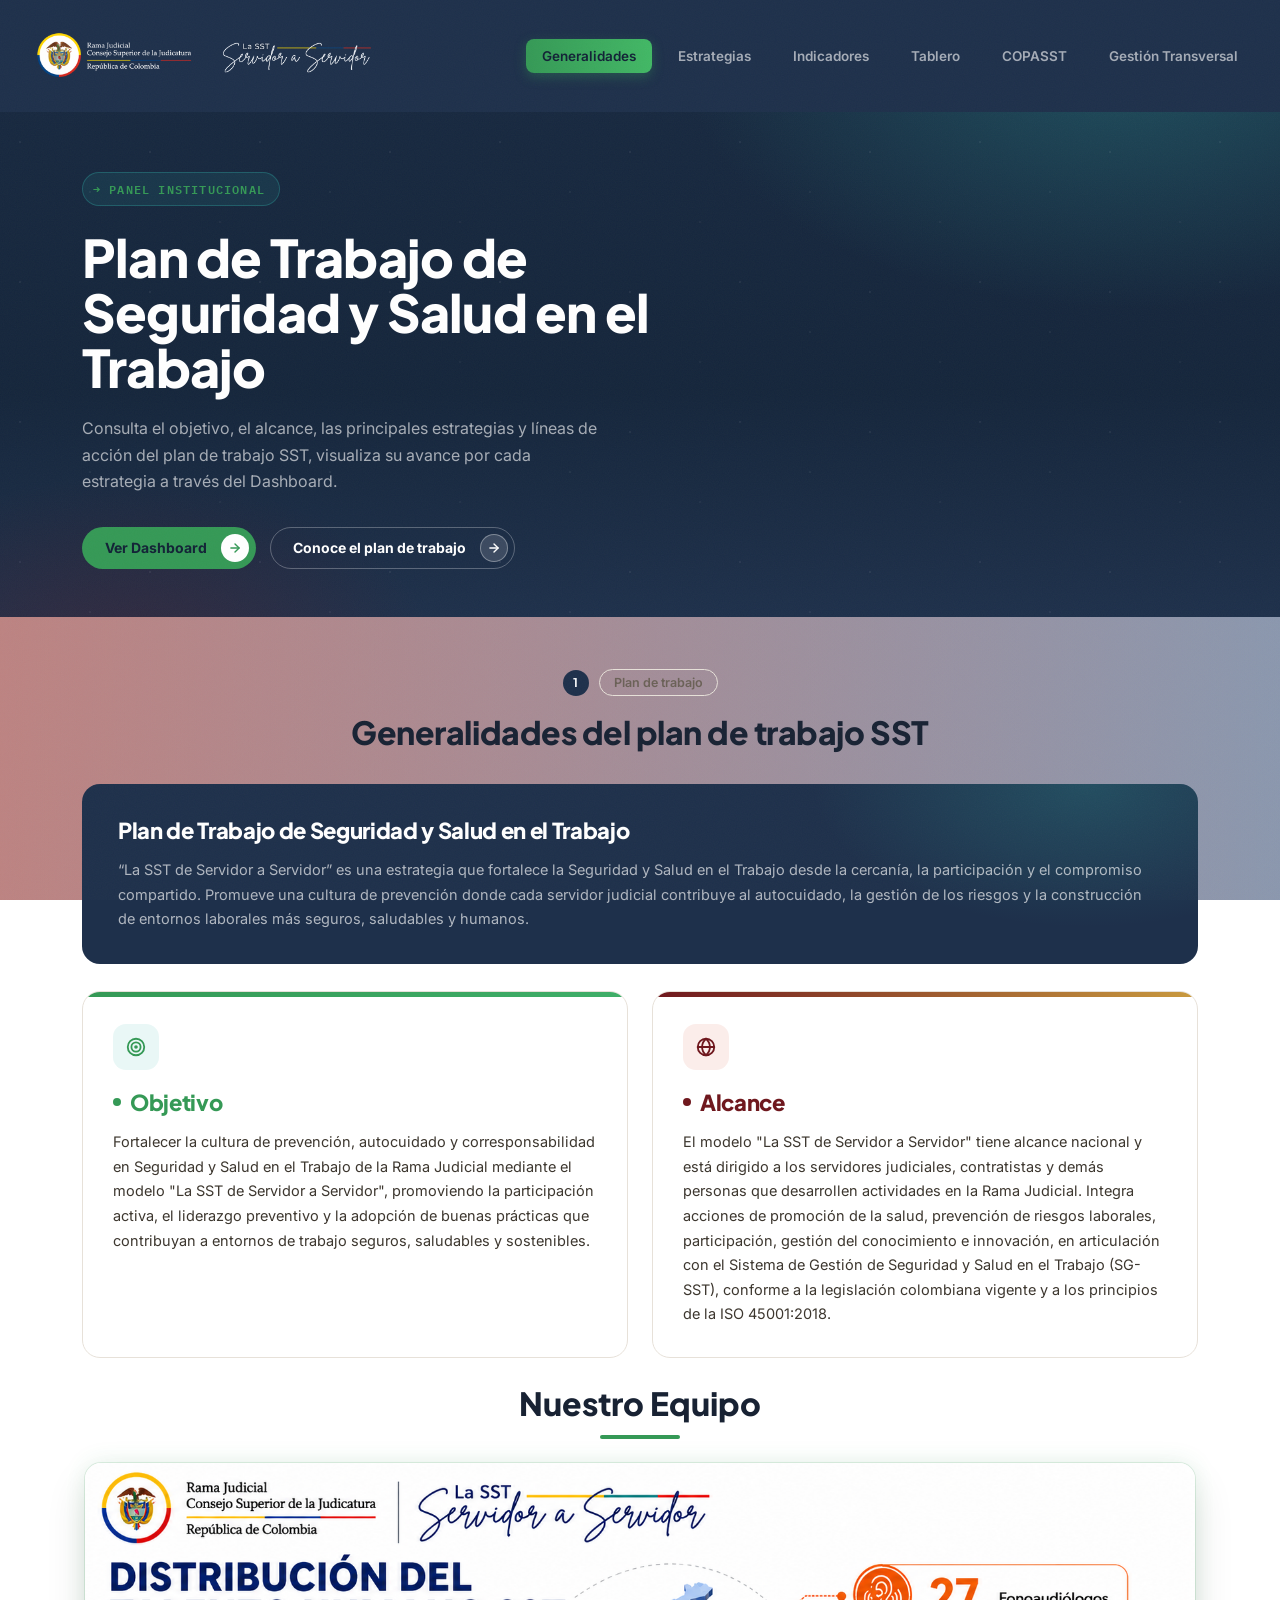
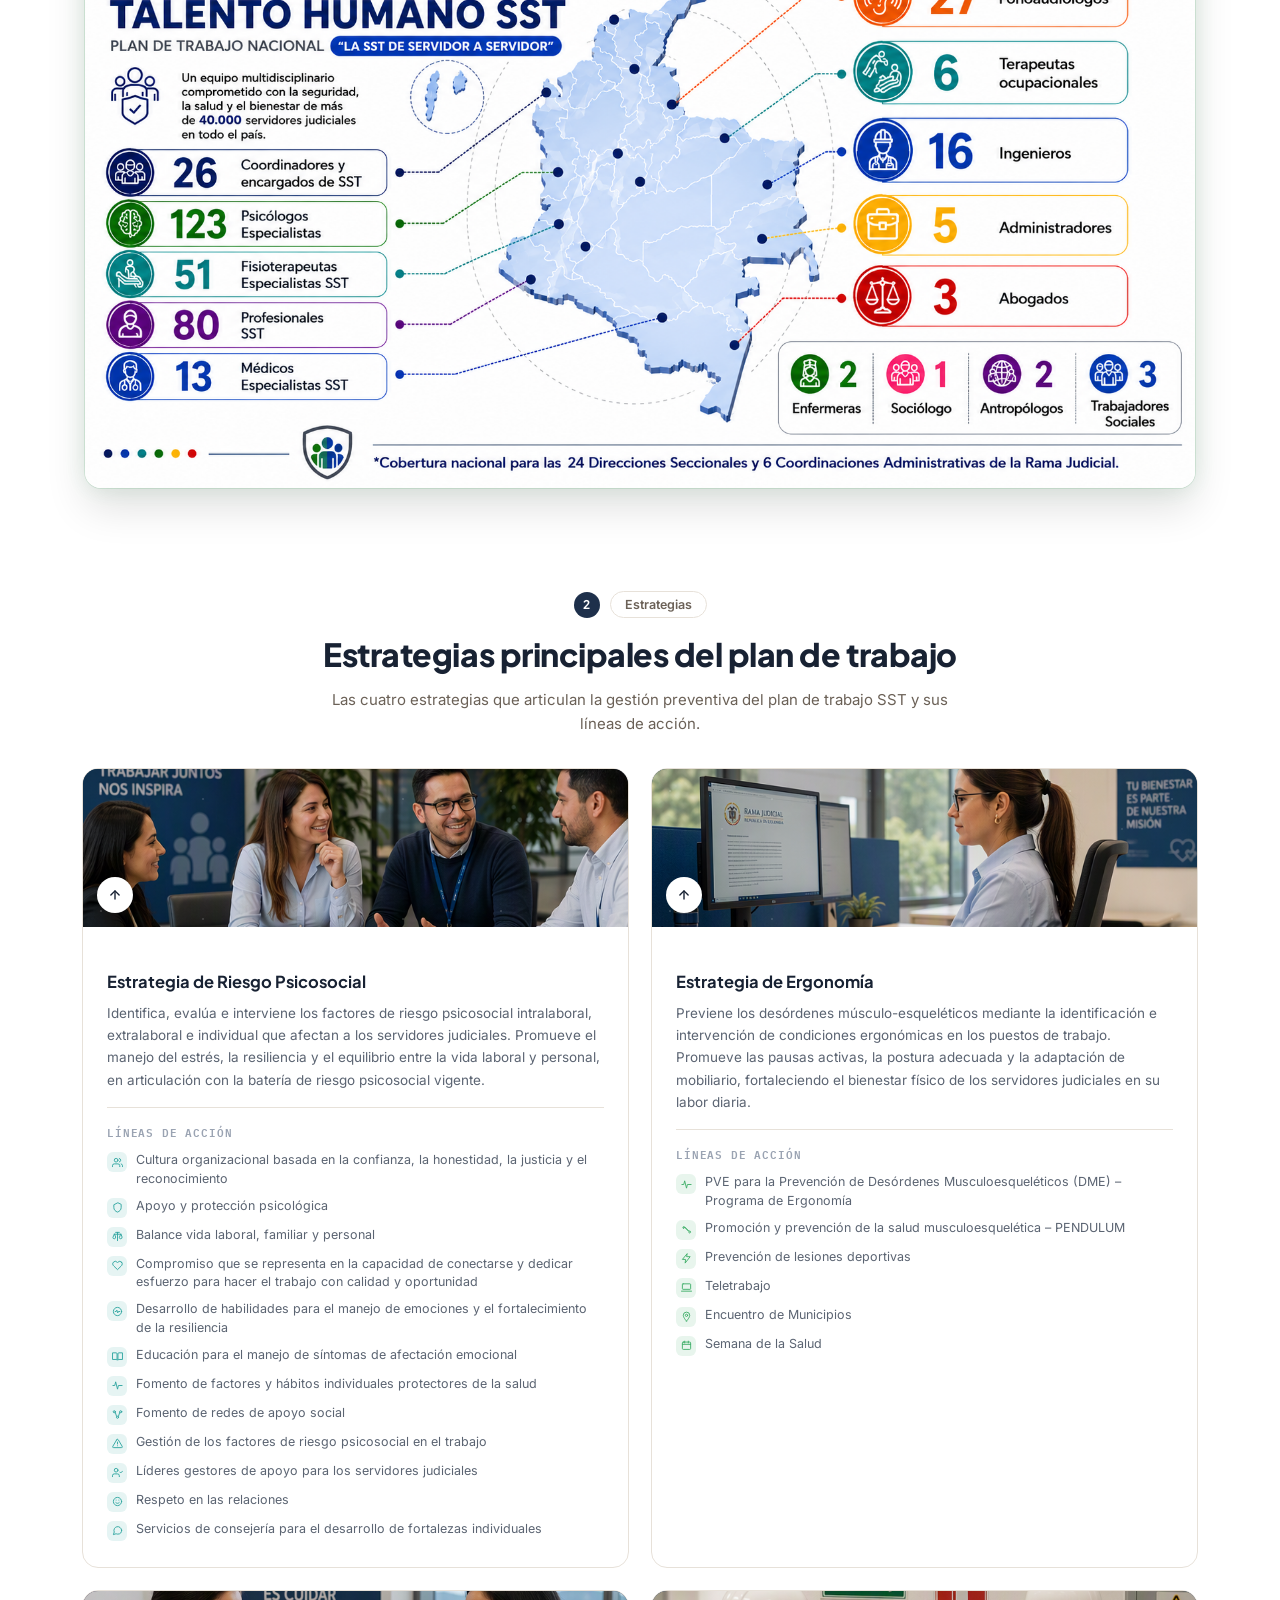
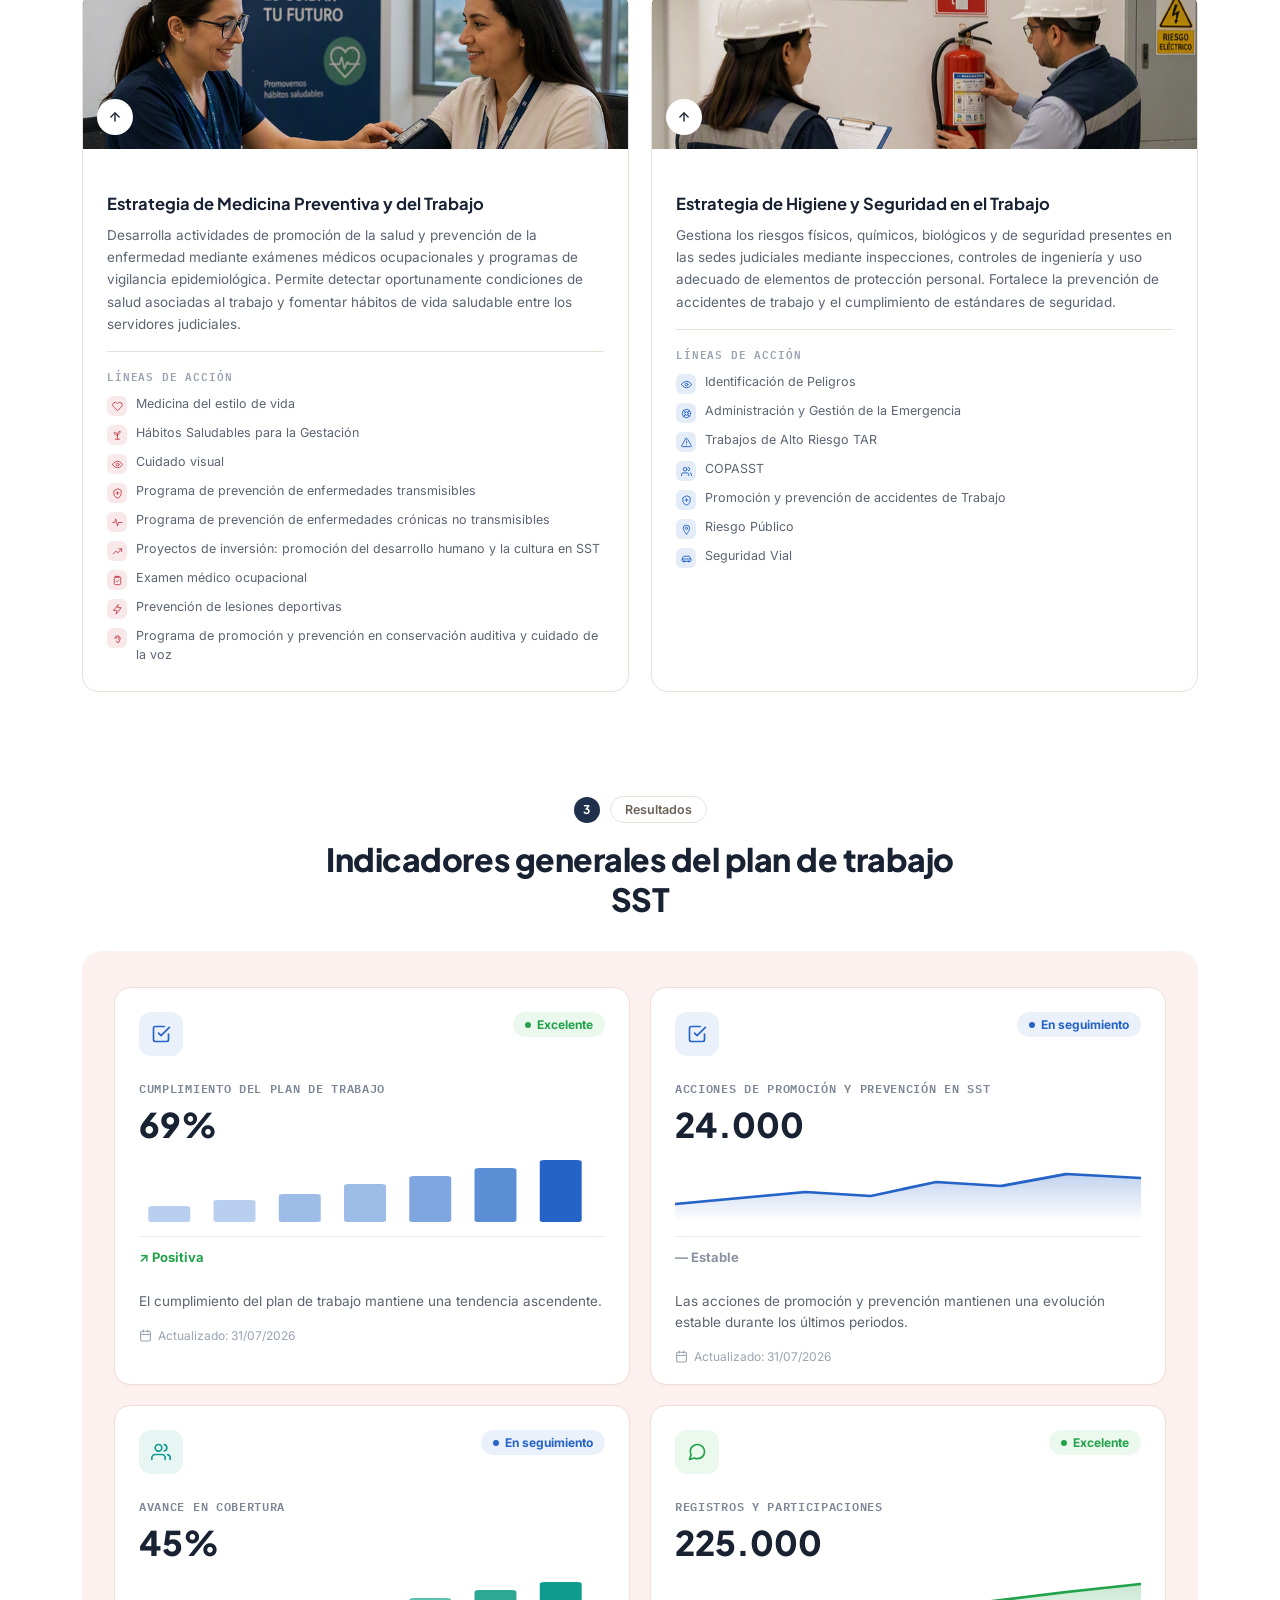
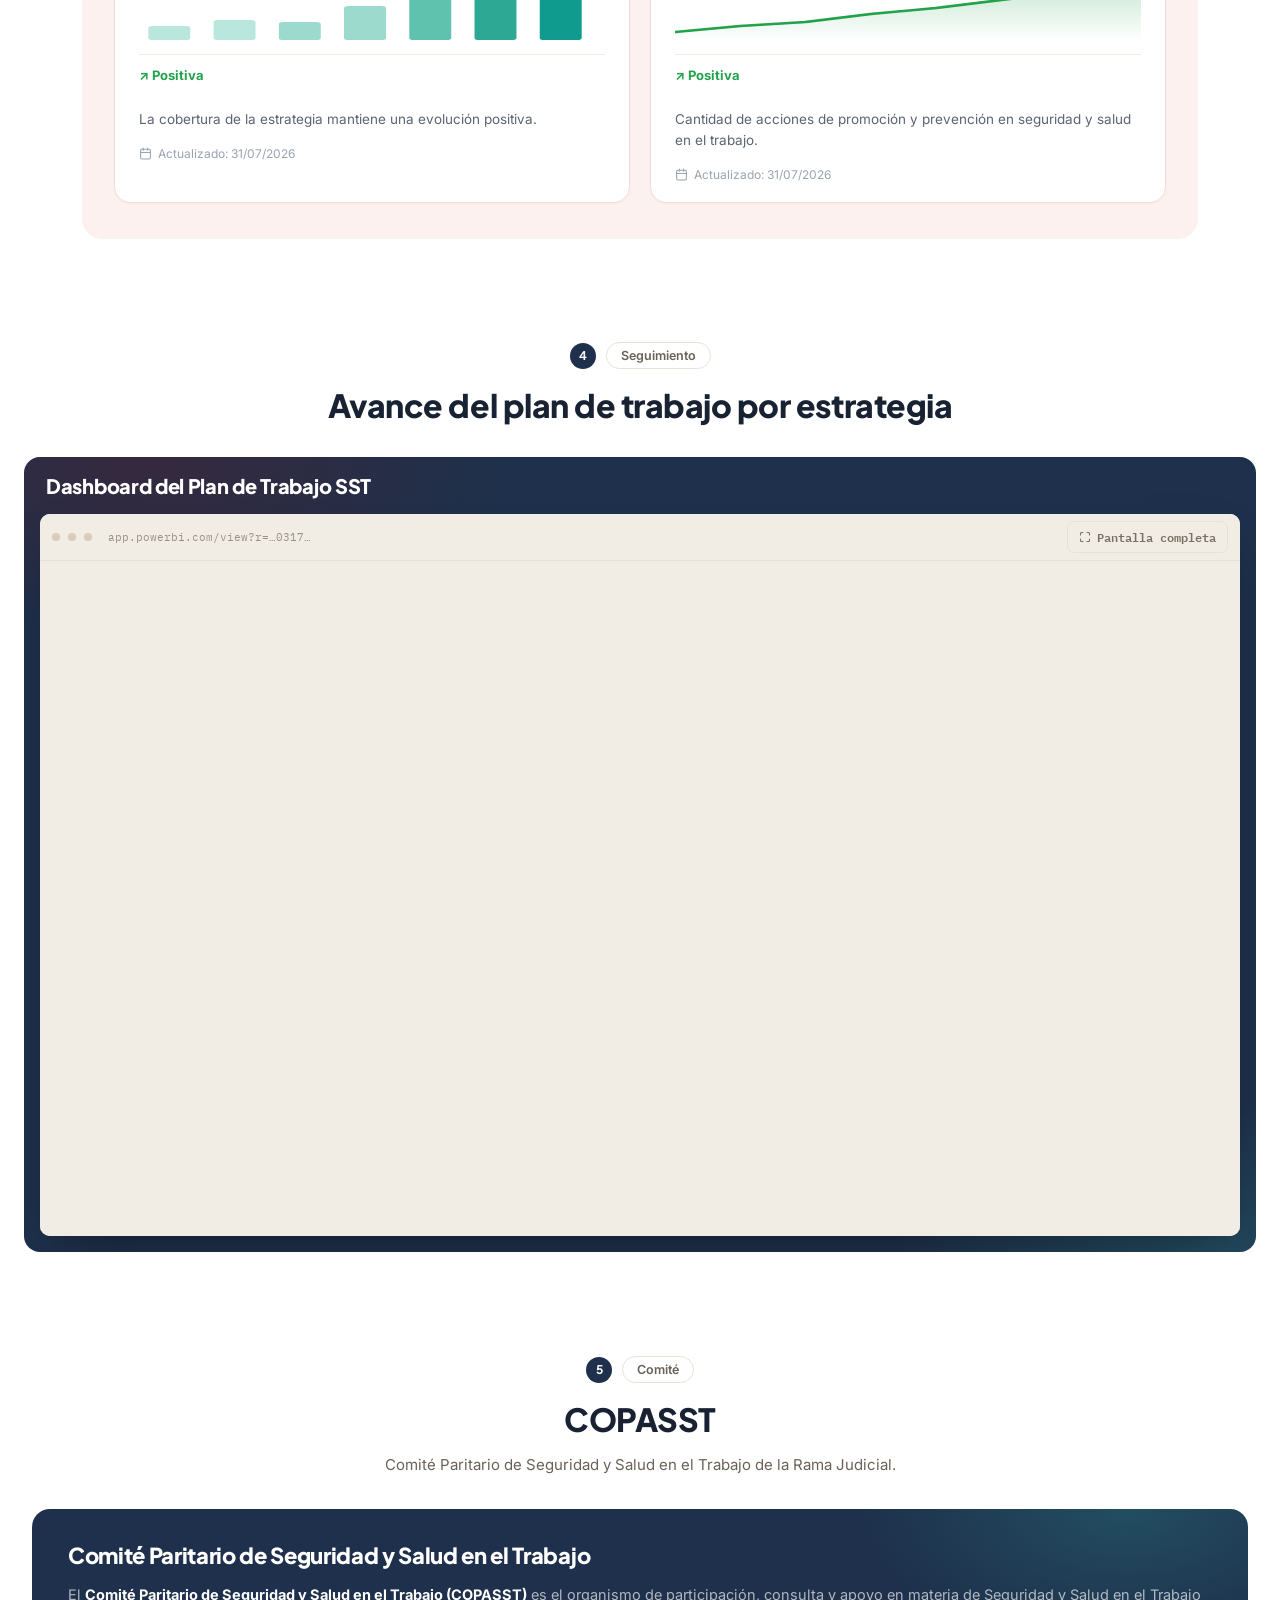
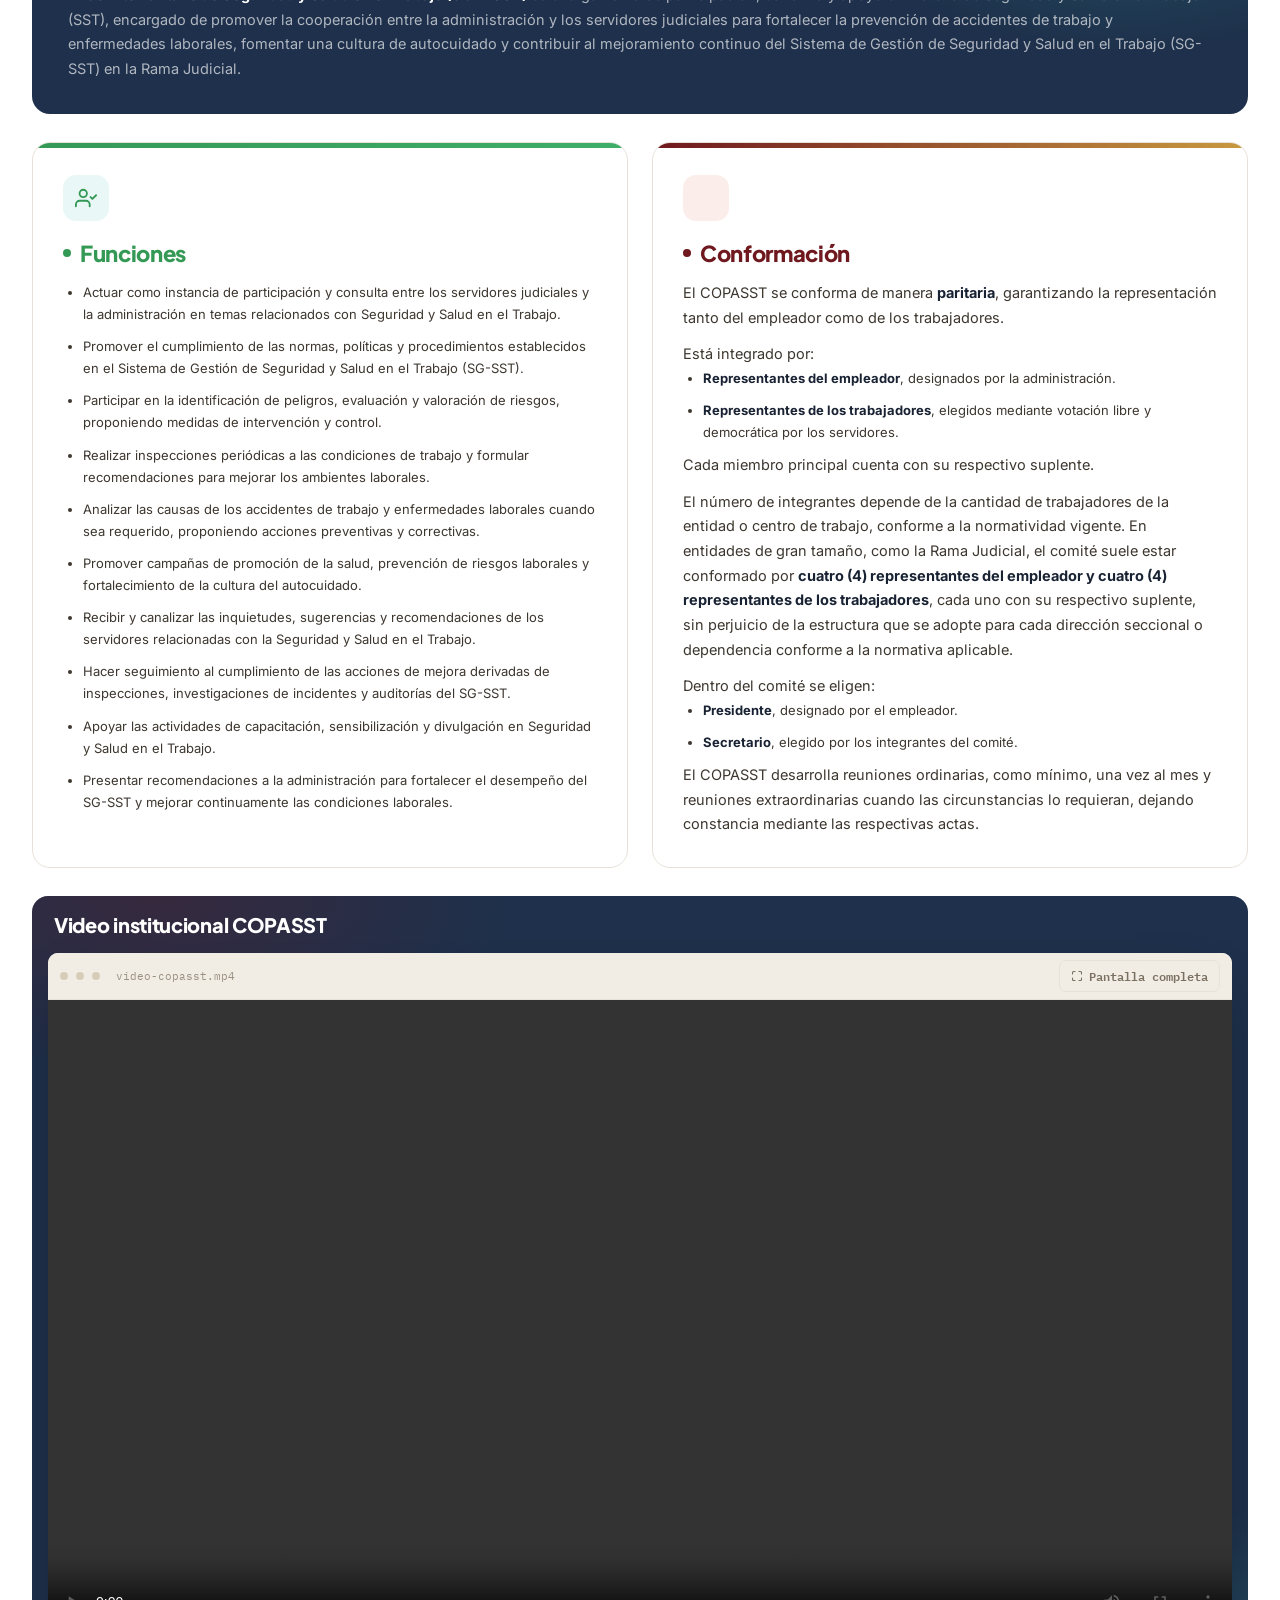
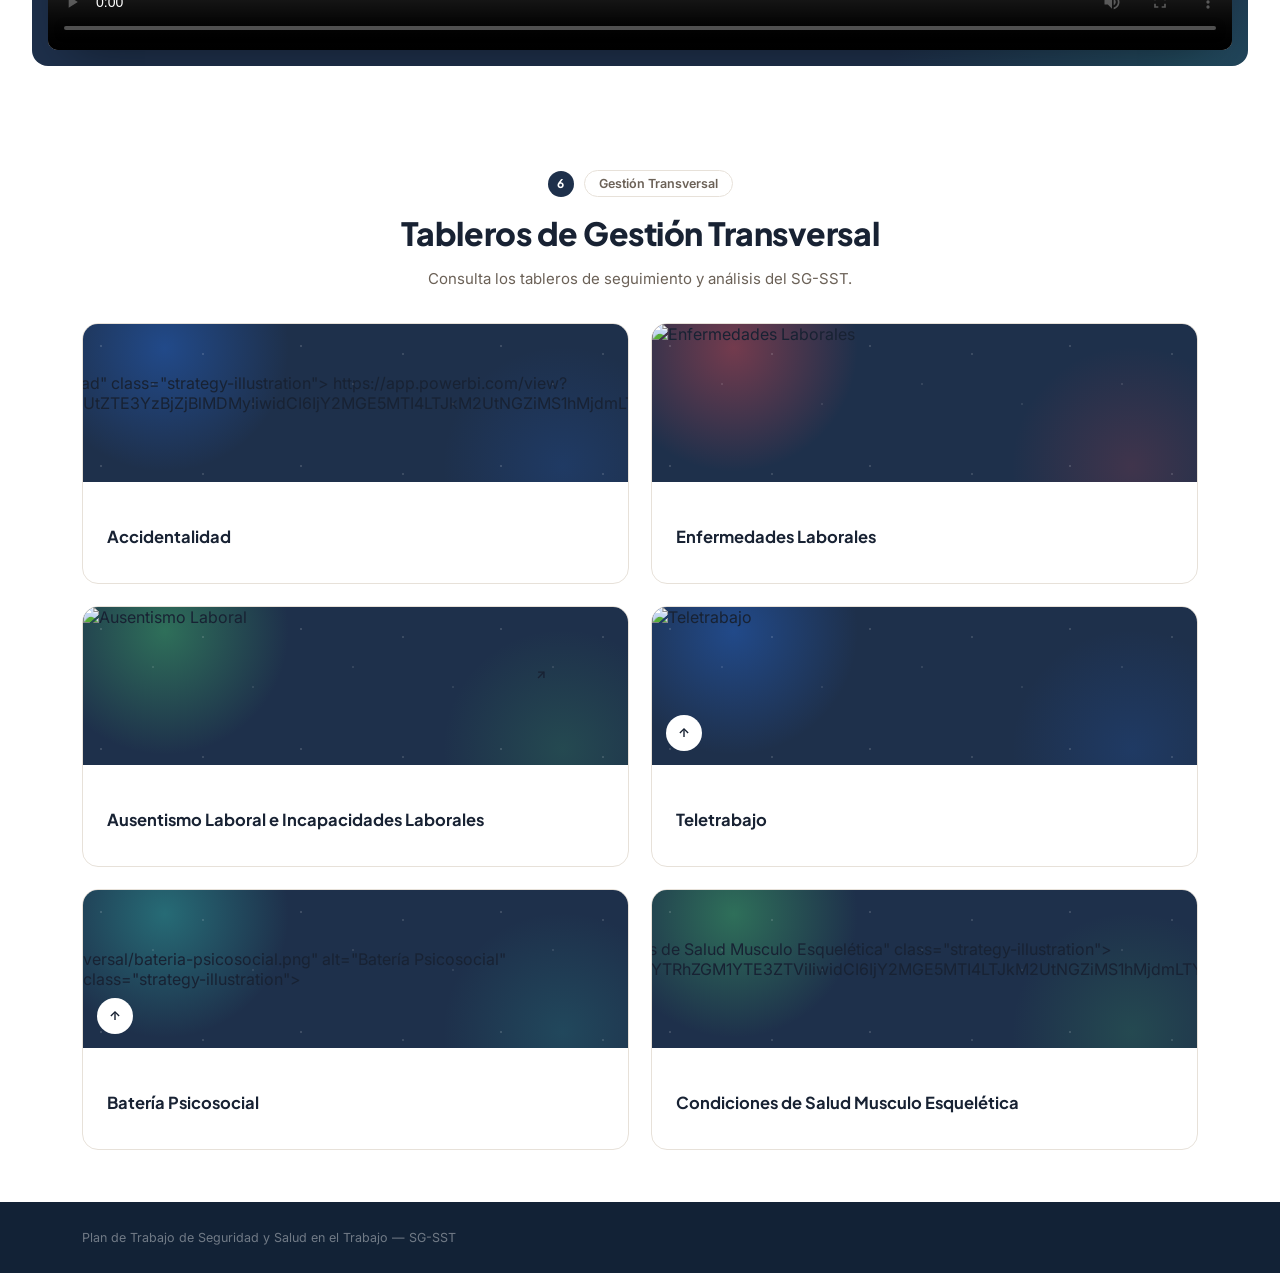
==== index.html @ 75e06e76 "nueva sección" ====
<!DOCTYPE html>
<html lang="es">
<head>
<meta charset="UTF-8">
<meta name="viewport" content="width=device-width, initial-scale=1.0">
<title>Plan de Trabajo SST · Higiene y Seguridad en el Trabajo</title>
<link rel="preconnect" href="https://fonts.googleapis.com">
<link rel="preconnect" href="https://fonts.gstatic.com" crossorigin>
<link href="https://fonts.googleapis.com/css2?family=Plus+Jakarta+Sans:wght@500;600;700;800&family=Inter:wght@400;500;600;700&family=IBM+Plex+Mono:wght@500;600&display=swap" rel="stylesheet">
<style>
  :root{
    --navy-900:#152futura; /* fallback overwritten below */
    --navy-900:#122236;
    --navy-800:#1E304B;
    --navy-700:#28405F;
    --wine:#6F181E;
    --wine-dark:#500F13;
    --teal:#359956;
    --green:#3FAE68;
    --gold:#C99A3F;
    --bg-light:#F7F4F1;
    --bg-pink:#FDF1EF;
    --line:#E7E1D9;
    --ink:#182233;
    --white:#FFFFFF;
  }
  *{box-sizing:border-box;}
  html{scroll-behavior:smooth;}
  body{
    margin:0;
    background:
      linear-gradient(rgba(247,244,241,.50), rgba(247,244,241,.50)),
      linear-gradient(90deg, #821212 0%, #1e3a6b 100%);
    background-attachment:fixed;
    color:var(--ink);
    font-family:'Inter',sans-serif;
    -webkit-font-smoothing:antialiased;
  }
  body::after{
    content:"";
    position:fixed;
    inset:0;
    z-index:9999;
    pointer-events:none;
    opacity:.035;
    background-image:url("data:image/svg+xml;utf8,<svg xmlns='http://www.w3.org/2000/svg' width='120' height='120'><filter id='n'><feTurbulence type='fractalNoise' baseFrequency='0.85' numOctaves='2' stitchTiles='stitch'/></filter><rect width='100%25' height='100%25' filter='url(%23n)'/></svg>");
    background-size:120px 120px;
    animation:grainShift 1s steps(6) infinite;
  }
  @keyframes grainShift{
    0%{transform:translate(0,0);}
    20%{transform:translate(-2%,-4%);}
    40%{transform:translate(-4%,3%);}
    60%{transform:translate(3%,-2%);}
    80%{transform:translate(4%,4%);}
    100%{transform:translate(0,0);}
  }
  h1,h2,h3{
    font-family:'Plus Jakarta Sans',sans-serif;
    font-weight:800;
    margin:0;
    letter-spacing:-0.015em;
    color:var(--ink);
  }
  .mono{font-family:'IBM Plex Mono',monospace;}
  a{color:inherit;text-decoration:none;}

  /* ===== Nav ===== */
  .scroll-progress{
    position:fixed;
    top:0; left:0;
    height:3px;
    width:0%;
    background:linear-gradient(90deg, var(--teal), var(--wine));
    z-index:500;
    transition:width .12s linear;
  }

  header{
    position:sticky;
    top:0;
    z-index:50;
    height:112px;
    background:var(--navy-800);
    transition:background .35s ease, box-shadow .35s ease;
  }
  header.is-scrolled{
    background:rgba(18,34,54,.86);
    backdrop-filter:blur(12px);
    -webkit-backdrop-filter:blur(12px);
    box-shadow:0 6px 24px rgba(0,0,0,.18);
  }
  .header-inner{
    max-width:1360px;
    margin:0 auto;
    height:100%;
    padding:0px 32px;
    display:flex;
    align-items:center;
    justify-content:space-between;
    gap:24px;
    transition:padding .35s ease;
  }
  header.is-scrolled .header-inner{padding:10px 32px;}
  .brand{position:relative;display:flex;align-items:center;gap:20px;flex:0 0 auto;padding-left:0px;}
.brand-logo{
    position:absolute;
    left:0;
    top:50%;
    transform:translateY(-50%);  
    width:auto;
    height:55px;
    object-fit:contain;
    flex-shrink:0;
}
@media (max-width:760px){

    .brand-logo{
        height:40px;
        width:auto;
    }

}
  .brand-text{font-size:13px;line-height:1.25;color:rgba(255,255,255,.55);}
 .brand-text strong{
    display:block;
    font-size:15px;
    color:white;
    font-weight:700;
}

.brand-text span{
    display:block;
    font-size:13px;
    color:rgba(255,255,255,.65);
}
nav.tabs{
    display:flex;
    align-items:center;
    justify-content:flex-end;
    flex:1;
    gap:10px;
    position:relative;
    margin-right:-6px;
}
  .nav-indicator{
    position:absolute;
    top:0; height:100%;
    left:0; width:0;
    background:linear-gradient(
      90deg,
      #359956 0%,
      #42b865 100%
    );

    box-shadow: 0 4px 12px rgba(53,153,86,.35);
    
    border-radius:8px;
    z-index:0;
    transition:left .4s cubic-bezier(.34,1.2,.64,1), width .4s cubic-bezier(.34,1.2,.64,1), opacity .2s ease;
    opacity:0;
  }
  nav.tabs a{
    position:relative;
    z-index:1;
    font-size:13.5px;
    font-weight:600;
    color:rgba(255,255,255,.6);
    padding:9px 16px;
    border-radius:8px;
    transition:color .2s ease, background .2s ease;
    white-space:nowrap;
  }
  nav.tabs a:hover{color:#fff;background:rgba(255,255,255,.06);}
  nav.tabs a.active{color:var(--navy-900);}
  @media (max-width:760px){ nav.tabs{display:none;} }

  .menu-toggle{
    display:none;
    width:38px;height:38px;
    border-radius:50%;
    background:rgba(255,255,255,.12);
    border:1px solid rgba(255,255,255,.25);
    color:#fff;
    align-items:center;justify-content:center;
    cursor:pointer;
    flex-shrink:0;
  }
  @media (max-width:760px){ .menu-toggle{display:flex;} }

  .mobile-menu-overlay{
    position:fixed; inset:0; z-index:300;
    visibility:hidden;
    opacity:0;
    transition:opacity .3s ease, visibility 0s linear .3s;
  }
  .mobile-menu-overlay.open{
    visibility:visible;
    opacity:1;
    transition:opacity .3s ease;
  }
  .mobile-menu-backdrop{
    position:absolute; inset:0;
    background:rgba(10,18,30,.6);
  }
  .mobile-menu-sheet{
    position:absolute;
    left:12px; right:12px; bottom:12px;
    background:var(--white);
    border-radius:20px;
    padding:22px 22px 26px;
    box-shadow:0 -10px 40px rgba(0,0,0,.28);
    transform:translateY(120%);
    transition:transform .5s cubic-bezier(.32,.72,0,1);
  }
  .mobile-menu-overlay.open .mobile-menu-sheet{transform:translateY(0);}
  .mobile-menu-header{
    display:flex;justify-content:space-between;align-items:center;
    margin-bottom:18px;
  }
  .mobile-menu-header span{
    font-family:'Plus Jakarta Sans',sans-serif;
    font-weight:700;font-size:14.5px;color:var(--ink);
  }
  .mobile-menu-header button{
    width:32px;height:32px;border-radius:50%;
    background:var(--bg-light);border:1px solid var(--line);
    color:var(--ink);display:flex;align-items:center;justify-content:center;
    cursor:pointer;
  }
  .mobile-menu-links{display:flex;flex-direction:column;margin-bottom:22px;}
  .mobile-menu-links a{
    font-family:'Plus Jakarta Sans',sans-serif;
    font-weight:600;font-size:21px;
    color:var(--ink);
    padding:12px 2px;
    border-bottom:1px solid var(--line);
  }
  .mobile-menu-links a:last-child{border-bottom:none;}
  .mobile-menu-cta{width:100%;justify-content:space-between;padding:8px 8px 8px 24px;}

  /* ===== Hero ===== */
  .hero{
    position:relative;
    background:var(--navy-800);
    overflow:hidden;
  }
  .hero-video{
    position:absolute;
    inset:0;
    width:100%;
    height:100%;
    object-fit:cover;
    opacity:.60;
    mix-blend-mode:screen;
    pointer-events:none;
  }
  .hero-overlay{
    position:absolute; inset:0;
    background:
      radial-gradient(680px 380px at 88% -10%, rgba(47,166,160,.30), transparent 65%),
      radial-gradient(520px 320px at 10% 110%, rgba(111,24,30,.28), transparent 60%),
      linear-gradient(180deg, rgba(18,34,54,.55) 0%, rgba(18,34,54,.75) 55%, var(--navy-800) 100%);
  }
  .hero::after{
    content:"";
    position:absolute; inset:0;
    background-image:
      radial-gradient(1px 1px at 20px 30px, rgba(255,255,255,.10) 1px, transparent 0),
      radial-gradient(1px 1px at 90px 80px, rgba(255,255,255,.08) 1px, transparent 0),
      radial-gradient(1px 1px at 150px 40px, rgba(255,255,255,.10) 1px, transparent 0),
      radial-gradient(1px 1px at 220px 110px, rgba(255,255,255,.07) 1px, transparent 0);
    background-size:240px 140px;
    opacity:.6;
    pointer-events:none;
  }
  .hero-inner{
    position:relative;
    max-width:1180px;
    margin:0 auto;
    padding:60px 32px 48px;
  }
  .eyebrow{
    display:inline-flex;
    align-items:center;
    gap:8px;
    font-family:'IBM Plex Mono',monospace;
    font-size:12px;
    letter-spacing:.1em;
    text-transform:uppercase;
    color:var(--teal);
    background:rgba(47,166,160,.12);
    border:1px solid rgba(47,166,160,.35);
    padding:6px 14px 6px 10px;
    border-radius:999px;
    margin-bottom:24px;
    font-weight:600;
    animation:eyebrowGlow 3.4s ease-in-out infinite;
  }
  @keyframes eyebrowGlow{
    0%,100%{box-shadow:0 0 0 0 rgba(47,166,160,.28);}
    50%{box-shadow:0 0 16px 2px rgba(47,166,160,.28);}
  }
  .eyebrow .arrow{color:var(--teal);}
  .hero h1{
    font-size:clamp(32px,4.8vw,52px);
    line-height:1.06;
    color:#fff;
    max-width:16ch;
  }
  .hero-sub{
    max-width:52ch;
    margin-top:20px;
    font-size:16px;
    line-height:1.65;
    color:rgba(255,255,255,.62);
  }
  .hero-ctas{
    display:flex;
    gap:14px;
    margin-top:32px;
    flex-wrap:wrap;
  }
  .btn{
    display:inline-flex;
    align-items:center;
    gap:14px;
    font-size:14px;
    font-weight:700;
    padding:6px 6px 6px 22px;
    border-radius:999px;
    cursor:pointer;
    border:1px solid transparent;
  }
  .btn-solid{background:var(--teal);color:var(--navy-900);}
  .btn-outline{background:transparent;color:#fff;border-color:rgba(255,255,255,.28);}
  .btn-outline:hover{border-color:rgba(255,255,255,.5);}

  .btn-roll{display:block;height:20px;overflow:hidden;}
  .btn-roll-inner{display:flex;flex-direction:column;transition:transform .5s cubic-bezier(.25,.1,.25,1);}
  .btn-roll-inner span{display:block;height:20px;line-height:20px;white-space:nowrap;}
  .btn:hover .btn-roll-inner{transform:translateY(-50%);}

  .btn-arrow-circle{
    width:28px;height:28px;flex-shrink:0;
    border-radius:50%;
    display:flex;align-items:center;justify-content:center;
    transition:transform .5s cubic-bezier(.25,.1,.25,1);
  }
  .btn:hover .btn-arrow-circle{transform:rotate(-45deg);}
  .btn-solid .btn-arrow-circle{background:#fff;color:var(--teal);}
  .btn-outline .btn-arrow-circle{background:rgba(255,255,255,.14);border:1px solid rgba(255,255,255,.35);color:#fff;}

  /* ===== Section shell ===== */
  section{
    max-width:1180px;
    margin:0 auto;
    padding:52px 32px;
    scroll-margin-top:76px;
  }
  #copasst{
    max-width:1400px;
  }
  #tablero{
    max-width:1400px;
    padding-left:24px;
    padding-right:24px;
  }
  @media (max-width:760px){
    #tablero{padding-left:14px;padding-right:14px;}
  }
  .sec-head{
    max-width:640px;
    margin:0 auto 32px;
    text-align:center;
  }
  .sec-tag{
    display:inline-block;
    font-family:'IBM Plex Mono',monospace;
    font-size:12px;
    letter-spacing:.1em;
    text-transform:uppercase;
    color:var(--wine);
    font-weight:600;
    margin-bottom:12px;
  }
  .sec-badge-row{
    display:flex;align-items:center;justify-content:center;gap:10px;
    margin-bottom:16px;
  }
  .sec-num{
    width:26px;height:26px;flex-shrink:0;
    border-radius:50%;
    background:var(--navy-800);
    color:#fff;
    font-family:'Plus Jakarta Sans',sans-serif;
    font-weight:700;font-size:12px;
    display:flex;align-items:center;justify-content:center;
  }
  .sec-pill{
    font-size:12.5px;font-weight:600;
    color:#6b6157;
    border:1px solid var(--line);
    border-radius:999px;
    padding:5px 14px;
  }
  .sec-head h2{font-size:clamp(24px,3vw,32px);}
  .sec-head p{
    margin-top:14px;
    font-size:15px;
    color:#6b6157;
    line-height:1.6;
  }

  /* ===== Generalidades ===== */
  .quote-card{
    background:var(--navy-800);
    border-radius:18px;
    padding:32px 36px;
    position:relative;
    overflow:hidden;
    margin-bottom:28px;
  }
  .quote-card::before{
    content:"";
    position:absolute; inset:0;
    background:radial-gradient(420px 220px at 90% 0%, rgba(47,166,160,.25), transparent 65%);
  }
  .quote-card .tag{
    position:relative;
    display:inline-block;
    font-family:'IBM Plex Mono',monospace;
    font-size:11px;
    color:var(--teal);
    background:rgba(47,166,160,.14);
    border:1px solid rgba(47,166,160,.35);
    padding:3px 10px;
    border-radius:6px;
    margin-bottom:16px;
  }
  .quote-card h3{
    position:relative;
    color:#fff;
    font-size:22px;
    margin-bottom:14px;
  }
  .quote-card p{
    position:relative;
    color:rgba(255,255,255,.65);
    font-size:14.5px;
    line-height:1.7;
    max-width:100%;
    margin:0;
  }

  .quote-card p strong{
    color:#ffffff;
    font-weight:700;
  }

  /* ===== Tarjetas destacadas: Objetivo / Alcance ===== */
  .feature-grid{display:grid;grid-template-columns:1fr 1fr;gap:24px;}
  @media (max-width:760px){ .feature-grid{grid-template-columns:1fr;} }

  .feature-card{
    position:relative;
    background:var(--white);
    border:1px solid var(--line);
    border-radius:18px;
    padding:32px 30px 30px;
    overflow:hidden;
    transition:transform .35s ease, box-shadow .35s ease;
  }
  .feature-card::before{
    content:"";
    position:absolute; top:0; left:0; right:0; height:5px;
  }
  .feature-card.f-objetivo::before{background:linear-gradient(90deg, var(--teal), var(--green));}
  .feature-card.f-alcance::before{background:linear-gradient(90deg, var(--wine), var(--gold));}

  .feature-card.f-objetivo:hover{transform:translateY(-7px);box-shadow:0 24px 44px -22px rgba(47,166,160,.35);}
  .feature-card.f-alcance:hover{transform:translateY(-7px);box-shadow:0 24px 44px -22px rgba(111,24,30,.30);}

  .feature-icon{
    width:46px;height:46px;border-radius:13px;
    display:flex;align-items:center;justify-content:center;
    margin-bottom:18px;
  }
  .feature-icon svg{width:22px;height:22px;}
  .f-objetivo .feature-icon{background:#E9F7F6;color:var(--teal);}
  .f-alcance .feature-icon{background:#FBEDEA;color:var(--wine);}

  .feature-title-row{display:flex;align-items:center;gap:9px;margin-bottom:14px;}
  .feature-pulse{width:8px;height:8px;border-radius:50%;flex-shrink:0;}
  .f-objetivo .feature-pulse{background:var(--teal);animation:pulseTeal 2.2s infinite;}
  .f-alcance .feature-pulse{background:var(--wine);animation:pulseWine 2.2s infinite;}
  @keyframes pulseTeal{
    0%{box-shadow:0 0 0 0 rgba(47,166,160,.5);}
    70%{box-shadow:0 0 0 9px rgba(47,166,160,0);}
    100%{box-shadow:0 0 0 0 rgba(47,166,160,0);}
  }
  @keyframes pulseWine{
    0%{box-shadow:0 0 0 0 rgba(111,24,30,.45);}
    70%{box-shadow:0 0 0 9px rgba(111,24,30,0);}
    100%{box-shadow:0 0 0 0 rgba(111,24,30,0);}
  }
  .feature-title{
    font-family:'Plus Jakarta Sans',sans-serif;
    font-weight:800;
    font-size:22px;
  }
  .f-objetivo .feature-title{color:var(--teal);}
  .f-alcance .feature-title{color:var(--wine);}
  .feature-card p{font-size:14.5px;line-height:1.7;color:#3d372f;margin:0;}

.generalidades-banner{
    position:relative;

    margin-top:0;

    width:100%;
    max-width:1110px;

    margin-left:auto;
    margin-right:auto;

    border-radius:16px;

    overflow:hidden;

    box-shadow:
        0 0 0 1px rgba(53,153,86,.15),
        0 0 25px rgba(53,153,86,.12),
        0 20px 40px rgba(0,0,0,.12);
}

.generalidades-banner img{
    display:block;
    width:100%;
    height:auto;

    transition:
        transform .8s ease,
        filter .8s ease;
}

.generalidades-banner:hover img{
    transform:scale(1.03);
    filter:brightness(1.03);
}

.generalidades-banner::after{
    content:"";

    position:absolute;

    top:0;
    left:-120%;

    width:40%;
    height:100%;

    background:linear-gradient(
        90deg,
        transparent,
        rgba(255,255,255,.35),
        transparent
    );

    transform:skewX(-20deg);

    transition:left 1s ease;

    pointer-events:none;
}

.generalidades-banner:hover::after{
    left:140%;
}

.equipo-title{
    text-align:center;
    font-family:'Plus Jakarta Sans',sans-serif;
    font-size:32px;
    font-weight:800;
    color:var(--ink);
    margin-top:24px;
    margin-bottom:24px;
}

.equipo-title::after{
    content:"";
    display:block;
    width:80px;
    height:4px;
    background:#359956;
    margin:12px auto 0;
    border-radius:999px;
}

  .copasst-list{
    margin:0;
    padding-left:20px;
    color:#3d372f;
    font-size:13px;
    line-height:1.7;
  }

  .copasst-list li{
    margin-bottom:10px;
  }

  .feature-card p strong, 
  .copasst-list li strong{
    color:#182233;
    font-weight:700;
  }


  /* ===== Motion: spotlight que sigue el cursor ===== */
  .kpi2-card::after, .strategy-card::after, .feature-card::after{
    content:"";
    position:absolute; inset:0;
    z-index:0;
    pointer-events:none;
    opacity:0;
    transition:opacity .35s ease;
    background:radial-gradient(260px circle at var(--mx,50%) var(--my,50%), rgba(24,34,51,.055), transparent 70%);
  }
  .kpi2-card:hover::after, .strategy-card:hover::after, .feature-card:hover::after{opacity:1;}
  .kpi2-card > *, .strategy-card > *, .feature-card > *{position:relative; z-index:1;}

  /* ===== Estrategias principales ===== */

  .strategy-grid{display:grid;grid-template-columns:repeat(2,1fr);gap:22px;}
  @media (max-width:760px){ .strategy-grid{grid-template-columns:1fr;} }

  .strategy-card{
    position:relative;
    background:var(--white);
    border:1px solid var(--line);
    border-radius:16px;
    overflow:hidden;
  }
  .strategy-banner{
    position:relative;
    height:158px;
    background:var(--navy-800);
    overflow:hidden;
    display:flex;
    align-items:center;
    justify-content:center;
  }
  .strategy-banner::before{
    content:"";
    position:absolute; inset:0;
    background-image:
      radial-gradient(1px 1px at 18px 22px, rgba(255,255,255,.14) 1px, transparent 0),
      radial-gradient(1px 1px at 70px 60px, rgba(255,255,255,.10) 1px, transparent 0),
      radial-gradient(1px 1px at 120px 30px, rgba(255,255,255,.13) 1px, transparent 0),
      radial-gradient(1px 1px at 170px 80px, rgba(255,255,255,.09) 1px, transparent 0);
    background-size:200px 120px;
  }
  .strategy-banner.accent-teal{background:
      radial-gradient(200px 200px at 15% 15%, rgba(47,166,160,.50), transparent 62%),
      radial-gradient(200px 200px at 88% 90%, rgba(47,166,160,.20), transparent 60%),
      var(--navy-800);}
  .strategy-banner.accent-green{background:
      radial-gradient(200px 200px at 15% 15%, rgba(63,174,104,.50), transparent 62%),
      radial-gradient(200px 200px at 88% 90%, rgba(63,174,104,.20), transparent 60%),
      var(--navy-800);}
  .strategy-banner.accent-wine{background:
      radial-gradient(200px 200px at 15% 15%, rgba(200,70,80,.50), transparent 62%),
      radial-gradient(200px 200px at 88% 90%, rgba(200,70,80,.20), transparent 60%),
      var(--navy-800);}
  .strategy-banner.accent-blue{background:
      radial-gradient(200px 200px at 15% 15%, rgba(37,99,199,.50), transparent 62%),
      radial-gradient(200px 200px at 88% 90%, rgba(37,99,199,.20), transparent 60%),
      var(--navy-800);}

  .strategy-illustration{
    width:100%;
    height:100%;
    object-fit:cover;
    object-position:center 30%;
    display:block;
  }
  .strategy-body{padding:22px 24px 26px;}
  .strategy-body h4{
    font-family:'Plus Jakarta Sans',sans-serif;
    font-weight:700;
    font-size:16.5px;
    color:var(--ink);
    margin-bottom:10px;
  }
  .strategy-body p{font-size:13.5px;line-height:1.65;color:#5b6472;margin:0;}

  .strategy-more-btn{
    position:absolute;
    left:14px; bottom:14px;
    z-index:2;
    height:36px; width:36px;
    border-radius:999px;
    background:#fff;
    border:none;
    padding:0;
    cursor:pointer;
    display:flex;
    align-items:center;
    overflow:hidden;
    color:inherit;
    text-decoration:none;
    transition:width .3s ease-in-out;
  }
  .strategy-card:hover .strategy-more-btn{width:148px;}
  .strategy-more-icon{
    width:36px; height:36px; flex-shrink:0;
    display:flex; align-items:center; justify-content:center;
    color:var(--ink);
  }
  .strategy-more-icon svg{transform:rotate(-45deg);transition:transform .3s ease-in-out;}
  .strategy-card:hover .strategy-more-icon svg{transform:rotate(0deg);}
  .strategy-more-text{
    font-size:12.5px; font-weight:600; color:var(--ink);
    white-space:nowrap;
    opacity:0;
    padding-right:14px;
    transition:opacity .25s ease .1s;
  }
  .strategy-card:hover .strategy-more-text{opacity:1;}

  /* ===== Líneas de acción por estrategia ===== */
  .strategy-lines{margin-top:16px;padding-top:14px;border-top:1px solid var(--line);}
  .strategy-lines-label{
    display:block;
    font-family:'IBM Plex Mono',monospace;
    font-size:10.5px;letter-spacing:.08em;text-transform:uppercase;
    color:#9aa3b2;font-weight:600;margin-bottom:10px;
  }
  .strategy-lines-list{list-style:none;margin:0;padding:0;display:flex;flex-direction:column;gap:8px;}
  .strategy-lines-list li{display:flex;align-items:flex-start;gap:9px;font-size:12.5px;line-height:1.5;color:#5b6472;}
  .line-icon{
    width:20px;height:20px;flex-shrink:0;border-radius:6px;
    display:flex;align-items:center;justify-content:center;
    margin-top:1px;
  }
  .line-icon svg{width:11px;height:11px;}
  .accent-teal-text .line-icon{background:rgba(47,166,160,.12);color:#2FA6A0;}
  .accent-green-text .line-icon{background:rgba(63,174,104,.12);color:#3FAE68;}
  .accent-wine-text .line-icon{background:rgba(200,70,80,.12);color:#C84650;}
  .accent-blue-text .line-icon{background:rgba(37,99,199,.12);color:#2563C7;}

  /* ===== Power BI section ===== */
  .bi-section-wrap{background:var(--navy-800);border-radius:16px;padding:16px;position:relative;overflow:hidden;}
  .bi-section-wrap::before{
    content:"";
    position:absolute;inset:0;
    background:radial-gradient(600px 300px at 10% 0%, rgba(111,24,30,.30), transparent 60%),
               radial-gradient(500px 260px at 95% 100%, rgba(47,166,160,.22), transparent 60%);
  }
  @media (max-width:600px){
    .bi-section-wrap{padding:8px;border-radius:12px;}
  }
  .bi-head{position:relative;display:flex;justify-content:space-between;align-items:flex-end;gap:20px;margin-bottom:16px;flex-wrap:wrap;padding:0 6px;}
  .bi-head h3{color:#fff;font-size:20px;}
  .bi-head p{color:rgba(255,255,255,.55);font-size:13.5px;margin-top:8px;max-width:46ch;}
  .bi-frame-wrap{
    position:relative;
    background:var(--white);
    border-radius:10px;
    overflow:hidden;
    box-shadow:0 20px 50px -20px rgba(0,0,0,.45);
  }
  .bi-toolbar{display:flex;align-items:center;gap:8px;padding:7px 12px;background:#F1ECE4;border-bottom:1px solid var(--line);}
  .bi-toolbar .dot{width:8px;height:8px;border-radius:50%;background:#D9CDBA;}
  .bi-toolbar .url{margin-left:8px;font-family:'IBM Plex Mono',monospace;font-size:11px;color:#9a9082;}
  .bi-toolbar .spacer{flex:1;}
  .bi-fullscreen-btn{
    display:flex;align-items:center;gap:6px;
    font-family:'IBM Plex Mono',monospace;
    font-size:11.5px;font-weight:600;
    color:#7a7062;
    background:transparent;
    border:1px solid var(--line);
    padding:5px 11px;
    border-radius:7px;
    cursor:pointer;
  }
  .bi-fullscreen-btn:hover{color:var(--wine);border-color:var(--wine);}
  .bi-embed{
    position:relative;
    width:100%;
    aspect-ratio:16/9;
    background:#F1ECE4;
  }

  .video-copasst{
    aspect-ratio:16/7;
    min-height:650px;
  }

  .bi-embed iframe{position:absolute;inset:0;width:100%;height:100%;border:0;}

  .bi-shimmer{
    position:absolute; inset:0;
    z-index:2;
    padding:24px;
    background:#F7F3EC;
    opacity:1;
    transition:opacity .4s ease;
  }
  .bi-shimmer.is-hidden{opacity:0;pointer-events:none;}
  .bi-shimmer-row, .bi-shimmer-block{
    background:linear-gradient(100deg, #EDE7DC 30%, #F9F6EF 50%, #EDE7DC 70%);
    background-size:200% 100%;
    animation:shimmerSweep 1.6s ease-in-out infinite;
    border-radius:6px;
  }
  .bi-shimmer-row{height:14px;margin-bottom:12px;}
  .bi-shimmer-blocks{display:flex;gap:14px;margin-top:22px;height:70%;}
  .bi-shimmer-block{flex:1;border-radius:10px;}
  @keyframes shimmerSweep{
    0%{background-position:200% 0;}
    100%{background-position:-200% 0;}
  }
  @media (max-width:760px){
    .bi-embed{aspect-ratio:16/10;}
  }
  @media (max-width:420px){
    .bi-embed{aspect-ratio:4/3;}
  }

  /* ===== Indicadores ===== */
  .indicadores-wrap{background:var(--bg-pink);border-radius:20px;padding:36px 32px;}

  .kpi-card{background:var(--white);border:1px solid #F0DCD8;border-radius:14px;padding:22px 22px 20px;}
  .kpi-card .label{font-family:'IBM Plex Mono',monospace;font-size:11px;letter-spacing:.06em;text-transform:uppercase;color:#9a8b85;margin-bottom:12px;}
  .kpi-card .value{font-family:'Plus Jakarta Sans',sans-serif;font-size:38px;font-weight:800;color:var(--wine);line-height:1;}
  .kpi-card .value span{font-size:16px;color:#b09b96;font-family:'Inter',sans-serif;font-weight:600;}
  .kpi-card .delta{margin-top:10px;font-size:12.5px;color:var(--green);font-weight:700;display:flex;align-items:center;gap:5px;}
  .kpi-card .delta.down{color:var(--wine);}

  /* ===== KPI cards v2 (icono + estado + minigráfico) ===== */
  .kpi2-grid{display:grid;grid-template-columns:repeat(2,1fr);gap:20px;margin-bottom:0;}
  @media (max-width:760px){ .kpi2-grid{grid-template-columns:1fr;} }
  .kpi2-card{
    position:relative;
    overflow:hidden;
    background:var(--white);
    border:1px solid #F0DCD8;
    border-radius:16px;
    padding:24px 24px 20px;
    box-shadow:0 1px 2px rgba(111,24,30,.03);
  }
  .kpi2-top{display:flex;justify-content:space-between;align-items:flex-start;margin-bottom:22px;}
  .kpi2-icon{
    width:44px;height:44px;border-radius:12px;
    display:flex;align-items:center;justify-content:center;
    flex-shrink:0;
  }
  .kpi2-icon.tint-blue{background:#EAF1FB;color:#2563C7;}
  .kpi2-icon.tint-teal{background:#E7F6F3;color:#0F9C8E;}
  .kpi2-icon.tint-green{background:#EAF8ED;color:#22A24A;}
  .kpi2-status{
    display:inline-flex;align-items:center;gap:6px;
    font-size:12px;font-weight:700;
    padding:5px 12px;border-radius:999px;
    white-space:nowrap;
  }
  .kpi2-status::before{content:"";width:6px;height:6px;border-radius:50%;background:currentColor;}
  .kpi2-status.status-green{background:#EAF8ED;color:#22A24A;}
  .kpi2-status.status-blue{background:#EAF1FB;color:#2563C7;}
  .kpi2-label{
    font-family:'IBM Plex Mono',monospace;
    font-size:11.5px;letter-spacing:.06em;text-transform:uppercase;
    color:#7D8798;font-weight:600;margin-bottom:10px;
  }
  .kpi2-value{
    font-family:'Plus Jakarta Sans',sans-serif;
    font-size:34px;font-weight:800;color:var(--ink);
    line-height:1;margin-bottom:16px;
    display:inline-block;
  }
  .kpi2-value.pop{animation:kpiPop .5s cubic-bezier(.34,1.56,.64,1);}
  @keyframes kpiPop{
    0%{transform:scale(1);}
    45%{transform:scale(1.07);}
    100%{transform:scale(1);}
  }
  .kpi2-chart{display:block;width:100%;height:64px;margin-bottom:14px;}

  /* ===== Motion: los mini-gráficos se "dibujan" al aparecer ===== */
  .kpi2-chart rect{
    transform-box:fill-box;
    transform-origin:bottom;
    transform:scaleY(0);
    transition:transform .6s cubic-bezier(.16,.8,.24,1);
  }
  .kpi2-chart path[stroke]{
    stroke-dasharray:420;
    stroke-dashoffset:420;
    transition:stroke-dashoffset 1.1s cubic-bezier(.16,.8,.24,1);
  }
  .kpi2-chart path[fill^="url"]{
    opacity:0;
    transition:opacity .8s ease .35s;
  }
  .kpi2-card.is-visible .kpi2-chart rect{transform:scaleY(1);}
  .kpi2-card.is-visible .kpi2-chart rect:nth-child(1){transition-delay:.05s;}
  .kpi2-card.is-visible .kpi2-chart rect:nth-child(2){transition-delay:.12s;}
  .kpi2-card.is-visible .kpi2-chart rect:nth-child(3){transition-delay:.19s;}
  .kpi2-card.is-visible .kpi2-chart rect:nth-child(4){transition-delay:.26s;}
  .kpi2-card.is-visible .kpi2-chart rect:nth-child(5){transition-delay:.33s;}
  .kpi2-card.is-visible .kpi2-chart rect:nth-child(6){transition-delay:.40s;}
  .kpi2-card.is-visible .kpi2-chart rect:nth-child(7){transition-delay:.47s;}
  .kpi2-card.is-visible .kpi2-chart path[stroke]{stroke-dashoffset:0;}
  .kpi2-card.is-visible .kpi2-chart path[fill^="url"]{opacity:1;}
  .kpi2-trend{
    display:flex;justify-content:space-between;align-items:center;
    font-size:13px;padding:12px 0;border-top:1px solid #EFEAE3;margin-bottom:14px;
  }
  .kpi2-trend-left{display:flex;align-items:center;gap:6px;font-weight:700;}
  .kpi2-trend.positive .kpi2-trend-left{color:#22A24A;}
  .kpi2-trend.stable .kpi2-trend-left{color:#8B93A3;}
  .kpi2-trend-value{font-family:'IBM Plex Mono',monospace;font-weight:600;color:var(--ink);}
  .kpi2-desc{font-size:13.5px;color:#5B6472;line-height:1.55;margin-bottom:16px;}
  .kpi2-footer{display:flex;align-items:center;gap:6px;font-size:12px;color:#9AA3B2;}


  .indicators-footnote{margin-top:22px;font-size:12.5px;color:#a99a92;font-family:'IBM Plex Mono',monospace;}

  footer{
    background:var(--navy-900);
    color:rgba(255,255,255,.4);
  }
  .footer-inner{
    max-width:1180px;margin:0 auto;padding:28px 32px;
    font-size:12.5px;display:flex;justify-content:space-between;flex-wrap:wrap;gap:10px;
  }
  /* ===== Motion: aparición al hacer scroll ===== */
  .reveal{
    opacity:0;
    transform:translateY(26px);
    transition:opacity .7s cubic-bezier(.16,.8,.24,1), transform .7s cubic-bezier(.16,.8,.24,1);
    will-change:opacity, transform;
  }
  .reveal.is-visible{opacity:1;transform:translateY(0);}

  .stagger > *:nth-child(1){transition-delay:.03s;}
  .stagger > *:nth-child(2){transition-delay:.11s;}
  .stagger > *:nth-child(3){transition-delay:.19s;}
  .stagger > *:nth-child(4){transition-delay:.27s;}
  .stagger > *:nth-child(5){transition-delay:.35s;}
  .stagger > *:nth-child(6){transition-delay:.43s;}

  /* ===== Motion: entrada del hero al cargar ===== */
  .hero-inner > *{
    opacity:0;
    transform:translateY(22px);
    animation:heroIn .8s cubic-bezier(.16,.8,.24,1) forwards;
  }
  .hero-inner > *:nth-child(1){animation-delay:.05s;}
  .hero-inner > *:nth-child(2){animation-delay:.16s;}
  .hero-inner > *:nth-child(3){animation-delay:.27s;}
  .hero-inner > *:nth-child(4){animation-delay:.38s;}
  @keyframes heroIn{
    from{opacity:0;transform:translateY(22px);}
    to{opacity:1;transform:translateY(0);}
  }

  /* ===== Motion: microinteracciones (hover) ===== */
  .kpi2-card, .strategy-card, .feature-card, .quote-card, .bi-fullscreen-btn{
    transition:transform .3s ease, box-shadow .3s ease, border-color .3s ease;
  }
  .kpi2-card:hover{transform:translateY(-5px);box-shadow:0 16px 30px -18px rgba(111,24,30,.28);}
  .strategy-card:hover{transform:translateY(-5px);box-shadow:0 18px 34px -18px rgba(18,34,54,.28);}
  .btn{transition:transform .25s ease, box-shadow .25s ease, border-color .25s ease;}
  .btn-solid:hover{transform:translateY(-2px);box-shadow:0 10px 22px -10px rgba(47,166,160,.55);}
  .btn-outline:hover{transform:translateY(-2px);}

  @media (prefers-reduced-motion: reduce){
    .reveal, .hero-inner > *{
      animation:none !important;
      transition:none !important;
      opacity:1 !important;
      transform:none !important;
    }
    .kpi2-card:hover, .strategy-card:hover, .feature-card:hover, .btn-solid:hover, .btn-outline:hover{
      transform:none !important;
    }
    .feature-pulse{animation:none !important;}
    body::after{animation:none !important;display:none !important;}
    .btn-roll-inner, .btn-arrow-circle, .mobile-menu-sheet{transition:none !important;}
    .kpi2-chart rect{transform:scaleY(1) !important;transition:none !important;}
    .kpi2-chart path[stroke]{stroke-dashoffset:0 !important;transition:none !important;}
    .kpi2-chart path[fill^="url"]{opacity:1 !important;transition:none !important;}
    .bi-shimmer-row, .bi-shimmer-block{animation:none !important;}
    .nav-indicator{transition:none !important;}
    .kpi2-card::after, .strategy-card::after, .feature-card::after{display:none !important;}
    .eyebrow{animation:none !important;}
    .kpi2-value.pop{animation:none !important;}
  }
</style>
</head>
<body>

<div class="scroll-progress" id="scrollProgress"></div>

<svg style="position:absolute;width:0;height:0;overflow:hidden" aria-hidden="true">
<defs>
<symbol id="ic-users" viewBox="0 0 24 24" fill="none" stroke="currentColor" stroke-width="2" stroke-linecap="round" stroke-linejoin="round"><path d="M17 21v-2a4 4 0 0 0-4-4H5a4 4 0 0 0-4 4v2"></path><circle cx="9" cy="7" r="4"></circle><path d="M23 21v-2a4 4 0 0 0-3-3.87"></path><path d="M16 3.13a4 4 0 0 1 0 7.75"></path></symbol>
<symbol id="ic-shield" viewBox="0 0 24 24" fill="none" stroke="currentColor" stroke-width="2" stroke-linecap="round" stroke-linejoin="round"><path d="M12 2 4 6v6c0 5 3.5 8.5 8 10 4.5-1.5 8-5 8-10V6z"></path></symbol>
<symbol id="ic-scale" viewBox="0 0 24 24" fill="none" stroke="currentColor" stroke-width="2" stroke-linecap="round" stroke-linejoin="round"><path d="M12 3v18M5 7l-3 7a3 3 0 0 0 6 0zM19 7l-3 7a3 3 0 0 0 6 0zM5 7h14M8 3h8"></path></symbol>
<symbol id="ic-heart" viewBox="0 0 24 24" fill="none" stroke="currentColor" stroke-width="2" stroke-linecap="round" stroke-linejoin="round"><path d="M20.8 4.6a5.5 5.5 0 0 0-7.8 0L12 5.6l-1-1a5.5 5.5 0 0 0-7.8 7.8l1 1L12 21l7.8-7.6 1-1a5.5 5.5 0 0 0 0-7.8z"></path></symbol>
<symbol id="ic-brain" viewBox="0 0 24 24" fill="none" stroke="currentColor" stroke-width="2" stroke-linecap="round" stroke-linejoin="round"><circle cx="12" cy="12" r="9"></circle><path d="M7 12h2l1.5-3 2 6 1.5-3H17"></path></symbol>
<symbol id="ic-book" viewBox="0 0 24 24" fill="none" stroke="currentColor" stroke-width="2" stroke-linecap="round" stroke-linejoin="round"><path d="M2 4h7a2 2 0 0 1 2 2v14a1.5 1.5 0 0 0-1.5-1.5H2zM22 4h-7a2 2 0 0 0-2 2v14a1.5 1.5 0 0 1 1.5-1.5H22z"></path></symbol>
<symbol id="ic-activity" viewBox="0 0 24 24" fill="none" stroke="currentColor" stroke-width="2" stroke-linecap="round" stroke-linejoin="round"><path d="M2 12h4l2-8 4 16 2-8h8"></path></symbol>
<symbol id="ic-network" viewBox="0 0 24 24" fill="none" stroke="currentColor" stroke-width="2" stroke-linecap="round" stroke-linejoin="round"><circle cx="5" cy="6" r="2.3"></circle><circle cx="19" cy="6" r="2.3"></circle><circle cx="12" cy="18" r="2.3"></circle><path d="M7 7.2 10 16M17 7.2 14 16"></path></symbol>
<symbol id="ic-alert" viewBox="0 0 24 24" fill="none" stroke="currentColor" stroke-width="2" stroke-linecap="round" stroke-linejoin="round"><path d="M10.3 3.9 1.9 18a2 2 0 0 0 1.7 3h16.8a2 2 0 0 0 1.7-3L13.7 3.9a2 2 0 0 0-3.4 0z"></path><path d="M12 9v4M12 17h.01"></path></symbol>
<symbol id="ic-usercheck" viewBox="0 0 24 24" fill="none" stroke="currentColor" stroke-width="2" stroke-linecap="round" stroke-linejoin="round"><path d="M16 21v-2a4 4 0 0 0-4-4H5a4 4 0 0 0-4 4v2"></path><circle cx="9" cy="7" r="4"></circle><path d="m17 11 2 2 4-4"></path></symbol>
<symbol id="ic-smile" viewBox="0 0 24 24" fill="none" stroke="currentColor" stroke-width="2" stroke-linecap="round" stroke-linejoin="round"><circle cx="12" cy="12" r="9"></circle><path d="M8 14s1.5 2 4 2 4-2 4-2M9 9h.01M15 9h.01"></path></symbol>
<symbol id="ic-message" viewBox="0 0 24 24" fill="none" stroke="currentColor" stroke-width="2" stroke-linecap="round" stroke-linejoin="round"><path d="M21 11.5a8.4 8.4 0 0 1-8.4 8.4 8.5 8.5 0 0 1-3.7-.85L3 21l1.9-5.7a8.4 8.4 0 1 1 16.1-3.8z"></path></symbol>
<symbol id="ic-bone" viewBox="0 0 24 24" fill="none" stroke="currentColor" stroke-width="2" stroke-linecap="round" stroke-linejoin="round"><path d="M5 9a2 2 0 1 1 3-2.6L17.6 16a2 2 0 1 1 2.6 3 2 2 0 0 1-3-2.6L7.4 6.6A2 2 0 0 1 5 9z"></path></symbol>
<symbol id="ic-zap" viewBox="0 0 24 24" fill="none" stroke="currentColor" stroke-width="2" stroke-linecap="round" stroke-linejoin="round"><path d="M13 2 3 14h7l-1 8 11-14h-7z"></path></symbol>
<symbol id="ic-laptop" viewBox="0 0 24 24" fill="none" stroke="currentColor" stroke-width="2" stroke-linecap="round" stroke-linejoin="round"><rect x="3" y="4" width="18" height="12" rx="1.5"></rect><path d="M1 20h22"></path></symbol>
<symbol id="ic-pin" viewBox="0 0 24 24" fill="none" stroke="currentColor" stroke-width="2" stroke-linecap="round" stroke-linejoin="round"><path d="M12 22s7-7.4 7-12.5A7 7 0 0 0 5 9.5C5 14.6 12 22 12 22z"></path><circle cx="12" cy="9.5" r="2.5"></circle></symbol>
<symbol id="ic-calendar" viewBox="0 0 24 24" fill="none" stroke="currentColor" stroke-width="2" stroke-linecap="round" stroke-linejoin="round"><rect x="3" y="4.5" width="18" height="16" rx="2"></rect><path d="M16 2.5v4M8 2.5v4M3 9.5h18"></path></symbol>
<symbol id="ic-sprout" viewBox="0 0 24 24" fill="none" stroke="currentColor" stroke-width="2" stroke-linecap="round" stroke-linejoin="round"><path d="M7 20h10M12 20v-8"></path><path d="M12 12C7 12 5 9 5 5c4 0 7 2 7 7zM12 10c4-1 6-3.5 6-7-4 .3-6 2.5-6 7z"></path></symbol>
<symbol id="ic-eye" viewBox="0 0 24 24" fill="none" stroke="currentColor" stroke-width="2" stroke-linecap="round" stroke-linejoin="round"><path d="M1 12s4-7 11-7 11 7 11 7-4 7-11 7-11-7-11-7z"></path><circle cx="12" cy="12" r="3"></circle></symbol>
<symbol id="ic-shieldplus" viewBox="0 0 24 24" fill="none" stroke="currentColor" stroke-width="2" stroke-linecap="round" stroke-linejoin="round"><path d="M12 2 4 6v6c0 5 3.5 8.5 8 10 4.5-1.5 8-5 8-10V6z"></path><path d="M12 8v6M9 11h6"></path></symbol>
<symbol id="ic-trending" viewBox="0 0 24 24" fill="none" stroke="currentColor" stroke-width="2" stroke-linecap="round" stroke-linejoin="round"><polyline points="3 17 9 11 13 15 21 6"></polyline><polyline points="15 6 21 6 21 12"></polyline></symbol>
<symbol id="ic-clipboard" viewBox="0 0 24 24" fill="none" stroke="currentColor" stroke-width="2" stroke-linecap="round" stroke-linejoin="round"><rect x="5" y="4" width="14" height="17" rx="2"></rect><path d="M9 3h6a1 1 0 0 1 1 1v1H8V4a1 1 0 0 1 1-1z"></path><path d="m9 13 2 2 4-4"></path></symbol>
<symbol id="ic-ear" viewBox="0 0 24 24" fill="none" stroke="currentColor" stroke-width="2" stroke-linecap="round" stroke-linejoin="round"><path d="M6 12a6 6 0 0 1 12 0c0 3-2 4-2 6a3 3 0 0 1-6 0"></path><path d="M9 12a3 3 0 0 1 6 0c0 1.6-1 2-1 3"></path></symbol>
<symbol id="ic-lifebuoy" viewBox="0 0 24 24" fill="none" stroke="currentColor" stroke-width="2" stroke-linecap="round" stroke-linejoin="round"><circle cx="12" cy="12" r="9"></circle><circle cx="12" cy="12" r="4"></circle><path d="m4.9 4.9 4.2 4.2M19.1 4.9l-4.2 4.2M4.9 19.1l4.2-4.2M19.1 19.1l-4.2-4.2"></path></symbol>
<symbol id="ic-car" viewBox="0 0 24 24" fill="none" stroke="currentColor" stroke-width="2" stroke-linecap="round" stroke-linejoin="round"><path d="M3 13l1.5-4.5A2 2 0 0 1 6.4 7h11.2a2 2 0 0 1 1.9 1.5L21 13"></path><rect x="2" y="13" width="20" height="5" rx="1.5"></rect><circle cx="7" cy="18.5" r="1.5"></circle><circle cx="17" cy="18.5" r="1.5"></circle></symbol>
<symbol id="ic-target" viewBox="0 0 24 24" fill="none" stroke="currentColor" stroke-width="2" stroke-linecap="round" stroke-linejoin="round"><circle cx="12" cy="12" r="9"></circle><circle cx="12" cy="12" r="5"></circle><circle cx="12" cy="12" r="1"></circle></symbol>
<symbol id="ic-globe" viewBox="0 0 24 24" fill="none" stroke="currentColor" stroke-width="2" stroke-linecap="round" stroke-linejoin="round"><circle cx="12" cy="12" r="9"></circle><path d="M3 12h18"></path><path d="M12 3c2.8 2.5 4.3 5.6 4.3 9s-1.5 6.5-4.3 9c-2.8-2.5-4.3-5.6-4.3-9S9.2 5.5 12 3z"></path></symbol>
</defs>
</svg>



<header>
  <div class="header-inner">

    <div class="brand">

      <img
        src="assets/logos/logo-CSJ-servidor a servidor.png"
        alt="Rama Judicial"
        class="brand-logo"
      >
    </div>

    <nav class="tabs">
      <span class="nav-indicator" id="navIndicator"></span>
      <a href="#generalidades" class="active">Generalidades</a>
      <a href="#estrategias">Estrategias</a>
      <a href="#indicadores">Indicadores</a>
      <a href="#tablero">Tablero</a>
      <a href="#copasst">COPASST</a>
      <a href="#gestión-transversal">Gestión Transversal</a>
    </nav>

    <button
      type="button"
      class="menu-toggle"
      id="menuToggle"
      aria-label="Abrir menú"
      aria-expanded="false"
    >
      <svg
        width="18"
        height="18"
        viewBox="0 0 24 24"
        fill="none"
        stroke="currentColor"
        stroke-width="2.2"
        stroke-linecap="round"
        stroke-linejoin="round"
      >
        <line x1="3" y1="6" x2="21" y2="6"></line>
        <line x1="3" y1="12" x2="21" y2="12"></line>
        <line x1="3" y1="18" x2="21" y2="18"></line>
      </svg>
    </button>

  </div>
</header>

<div class="mobile-menu-overlay" id="mobileMenuOverlay">
  <div class="mobile-menu-backdrop" id="mobileMenuBackdrop"></div>
  <div class="mobile-menu-sheet">
    <div class="mobile-menu-header">
      <span>Plan de Trabajo SST</span>
      <button type="button" id="mobileMenuClose" aria-label="Cerrar menú">
        <svg width="18" height="18" viewBox="0 0 24 24" fill="none" stroke="currentColor" stroke-width="2.2" stroke-linecap="round" stroke-linejoin="round"><line x1="18" y1="6" x2="6" y2="18"></line><line x1="6" y1="6" x2="18" y2="18"></line></svg>
      </button>
    </div>
    <nav class="mobile-menu-links">
      <a href="#generalidades">Generalidades</a>
      <a href="#estrategias">Estrategias</a>
      <a href="#indicadores">Indicadores</a>
      <a href="#tablero">Tablero</a>
      <a href="#copasst">COPASST</a>
      <a href="#gestión-transversal">Gestión Transversal</a>
    </nav>
    <a class="btn btn-solid mobile-menu-cta" href="#tablero">
      <span class="btn-roll"><span class="btn-roll-inner"><span>Ver Dashboard</span><span>Ver Dashboard</span></span></span>
      <span class="btn-arrow-circle">
        <svg width="14" height="14" viewBox="0 0 24 24" fill="none" stroke="currentColor" stroke-width="2.4" stroke-linecap="round" stroke-linejoin="round"><line x1="5" y1="12" x2="19" y2="12"></line><polyline points="12 5 19 12 12 19"></polyline></svg>
      </span>
    </a>
  </div>
</div>

<div class="hero">
  <video class="hero-video" autoplay muted loop playsinline preload="auto">
    <source src="https://cdn.dribbble.com/userupload/46353399/file/5657af743257c466354ddac1b85c3386.mp4" type="video/mp4">
  </video>
  <div class="hero-overlay"></div>
  <div class="hero-inner">
    <span class="eyebrow"><span class="arrow">→</span> Panel institucional</span>
    <h1>Plan de Trabajo de Seguridad y Salud en el Trabajo</h1>
    <p class="hero-sub">
      Consulta el objetivo, el alcance, las principales estrategias y líneas de acción del
      plan de trabajo SST, visualiza su avance por cada estrategia a través del Dashboard.
    </p>
    <div class="hero-ctas">
      <a class="btn btn-solid" href="#tablero">
        <span class="btn-roll"><span class="btn-roll-inner"><span>Ver Dashboard</span><span>Ver Dashboard</span></span></span>
        <span class="btn-arrow-circle">
          <svg width="14" height="14" viewBox="0 0 24 24" fill="none" stroke="currentColor" stroke-width="2.4" stroke-linecap="round" stroke-linejoin="round"><line x1="5" y1="12" x2="19" y2="12"></line><polyline points="12 5 19 12 12 19"></polyline></svg>
        </span>
      </a>
      <a class="btn btn-outline" href="#generalidades">
        <span class="btn-roll"><span class="btn-roll-inner"><span>Conoce el plan de trabajo</span><span>Conoce el plan de trabajo</span></span></span>
        <span class="btn-arrow-circle">
          <svg width="14" height="14" viewBox="0 0 24 24" fill="none" stroke="currentColor" stroke-width="2.4" stroke-linecap="round" stroke-linejoin="round"><line x1="5" y1="12" x2="19" y2="12"></line><polyline points="12 5 19 12 12 19"></polyline></svg>
        </span>
      </a>
    </div>
  </div>
</div>

<!-- ===================== GENERALIDADES ===================== -->
<section id="generalidades">
  <div class="sec-head reveal">
    <div class="sec-badge-row"><span class="sec-num">1</span><span class="sec-pill">Plan de trabajo</span></div>
    <h2>Generalidades del plan de trabajo SST</h2>
  </div>

  <div class="quote-card reveal">
    <h3>Plan de Trabajo de Seguridad y Salud en el Trabajo</h3>
    <p>
      “La SST de Servidor a Servidor” es una estrategia que fortalece la 
      Seguridad y Salud en el Trabajo desde la cercanía, la participación y el
      compromiso compartido. Promueve una cultura de prevención donde cada servidor judicial 
      contribuye al autocuidado, la gestión de los riesgos y
      la construcción de entornos laborales más seguros, saludables y humanos.
    </p>
  </div>

  <div class="feature-grid stagger">
    <div class="feature-card f-objetivo reveal">
      <span class="feature-icon"><svg><use href="#ic-target"></use></svg></span>
      <div class="feature-title-row"><span class="feature-pulse"></span><h3 class="feature-title">Objetivo</h3></div>
      <p>Fortalecer la cultura de prevención, autocuidado y corresponsabilidad en Seguridad y Salud en el Trabajo de la Rama Judicial mediante el modelo "La SST de Servidor a Servidor", promoviendo la participación activa, el liderazgo preventivo y la adopción de buenas prácticas que contribuyan a entornos de trabajo seguros, saludables y sostenibles.</p>
    </div>
    <div class="feature-card f-alcance reveal">
      <span class="feature-icon"><svg><use href="#ic-globe"></use></svg></span>
      <div class="feature-title-row"><span class="feature-pulse"></span><h3 class="feature-title">Alcance</h3></div>
      <p>El modelo "La SST de Servidor a Servidor" tiene alcance nacional y está dirigido a los servidores judiciales, contratistas y demás personas que desarrollen actividades en la Rama Judicial. Integra acciones de promoción de la salud, prevención de riesgos laborales, participación, gestión del conocimiento e innovación, en articulación con el Sistema de Gestión de Seguridad y Salud en el Trabajo (SG-SST), conforme a la legislación colombiana vigente y a los principios de la ISO 45001:2018.</p>
    </div>
  </div>

  <div class="equipo-title reveal">
      Nuestro Equipo
  </div>

    <!-- Imagen institucional -->
  <div class="generalidades-banner reveal">
    <img
      src="assets/logos/nuestro-equipo-v2.png"
      alt="Equipo Nacional de Seguridad y Salud en el Trabajo">
  </div>

</section>

<!-- ===================== ESTRATEGIAS ===================== -->
<section id="estrategias">
  <div class="sec-head reveal">
    <div class="sec-badge-row"><span class="sec-num">2</span><span class="sec-pill">Estrategias</span></div>
    <h2>Estrategias principales del plan de trabajo</h2>
    <p>Las cuatro estrategias que articulan la gestión preventiva del plan de trabajo SST y sus líneas de acción.</p>
  </div>

  <div class="strategy-grid stagger">

    <div class="strategy-card reveal">
      <div class="strategy-banner accent-teal">
        <img
        src="assets/estrategias/psicosocial.png"
        alt="Estrategia de Riesgo Psicosocial"
        class="strategy-illustration">
        <a class="strategy-more-btn" href="estrategia-riesgo-psicosocial.html" aria-label="Conocer más sobre la Estrategia de Riesgo Psicosocial">
          <span class="strategy-more-icon"><svg width="14" height="14" viewBox="0 0 24 24" fill="none" stroke="currentColor" stroke-width="2.4" stroke-linecap="round" stroke-linejoin="round"><line x1="7" y1="17" x2="17" y2="7"></line><polyline points="7 7 17 7 17 17"></polyline></svg></span>
          <span class="strategy-more-text">Conocer más</span>
        </a>
      </div>
      <div class="strategy-body accent-teal-text">
        <h4>Estrategia de Riesgo Psicosocial</h4>
        <p>Identifica, evalúa e interviene los factores de riesgo psicosocial intralaboral, extralaboral e individual que afectan a los servidores judiciales. Promueve el manejo del estrés, la resiliencia y el equilibrio entre la vida laboral y personal, en articulación con la batería de riesgo psicosocial vigente.</p>
        <div class="strategy-lines">
          <span class="strategy-lines-label">Líneas de acción</span>
          <ul class="strategy-lines-list">
            <li><span class="line-icon"><svg><use href="#ic-users"></use></svg></span><span>Cultura organizacional basada en la confianza, la honestidad, la justicia y el reconocimiento</span></li>
            <li><span class="line-icon"><svg><use href="#ic-shield"></use></svg></span><span>Apoyo y protección psicológica</span></li>
            <li><span class="line-icon"><svg><use href="#ic-scale"></use></svg></span><span>Balance vida laboral, familiar y personal</span></li>
            <li><span class="line-icon"><svg><use href="#ic-heart"></use></svg></span><span>Compromiso que se representa en la capacidad de conectarse y dedicar esfuerzo para hacer el trabajo con calidad y oportunidad</span></li>
            <li><span class="line-icon"><svg><use href="#ic-brain"></use></svg></span><span>Desarrollo de habilidades para el manejo de emociones y el fortalecimiento de la resiliencia</span></li>
            <li><span class="line-icon"><svg><use href="#ic-book"></use></svg></span><span>Educación para el manejo de síntomas de afectación emocional</span></li>
            <li><span class="line-icon"><svg><use href="#ic-activity"></use></svg></span><span>Fomento de factores y hábitos individuales protectores de la salud</span></li>
            <li><span class="line-icon"><svg><use href="#ic-network"></use></svg></span><span>Fomento de redes de apoyo social</span></li>
            <li><span class="line-icon"><svg><use href="#ic-alert"></use></svg></span><span>Gestión de los factores de riesgo psicosocial en el trabajo</span></li>
            <li><span class="line-icon"><svg><use href="#ic-usercheck"></use></svg></span><span>Líderes gestores de apoyo para los servidores judiciales</span></li>
            <li><span class="line-icon"><svg><use href="#ic-smile"></use></svg></span><span>Respeto en las relaciones</span></li>
            <li><span class="line-icon"><svg><use href="#ic-message"></use></svg></span><span>Servicios de consejería para el desarrollo de fortalezas individuales</span></li>
          </ul>
        </div>
      </div>
    </div>

    <div class="strategy-card reveal">
      <div class="strategy-banner accent-green">
                <img
        src="assets/estrategias/musculoesqueletico.png"
        alt="Estrategia de Riesgo de Ergonomía"
        class="strategy-illustration">
        <a class="strategy-more-btn" href="estrategia-ergonomia.html" aria-label="Conocer más sobre la Estrategia de Ergonomía">
          <span class="strategy-more-icon"><svg width="14" height="14" viewBox="0 0 24 24" fill="none" stroke="currentColor" stroke-width="2.4" stroke-linecap="round" stroke-linejoin="round"><line x1="7" y1="17" x2="17" y2="7"></line><polyline points="7 7 17 7 17 17"></polyline></svg></span>
          <span class="strategy-more-text">Conocer más</span>
        </a>
      </div>
      <div class="strategy-body accent-green-text">
        <h4>Estrategia de Ergonomía</h4>
        <p>Previene los desórdenes músculo-esqueléticos mediante la identificación e intervención de condiciones ergonómicas en los puestos de trabajo. Promueve las pausas activas, la postura adecuada y la adaptación de mobiliario, fortaleciendo el bienestar físico de los servidores judiciales en su labor diaria.</p>
        <div class="strategy-lines">
          <span class="strategy-lines-label">Líneas de acción</span>
          <ul class="strategy-lines-list">
            <li><span class="line-icon"><svg><use href="#ic-activity"></use></svg></span><span>PVE para la Prevención de Desórdenes Musculoesqueléticos (DME) – Programa de Ergonomía</span></li>
            <li><span class="line-icon"><svg><use href="#ic-bone"></use></svg></span><span>Promoción y prevención de la salud musculoesquelética – PENDULUM</span></li>
            <li><span class="line-icon"><svg><use href="#ic-zap"></use></svg></span><span>Prevención de lesiones deportivas</span></li>
            <li><span class="line-icon"><svg><use href="#ic-laptop"></use></svg></span><span>Teletrabajo</span></li>
            <li><span class="line-icon"><svg><use href="#ic-pin"></use></svg></span><span>Encuentro de Municipios</span></li>
            <li><span class="line-icon"><svg><use href="#ic-calendar"></use></svg></span><span>Semana de la Salud</span></li>
          </ul>
        </div>
      </div>
    </div>

    <div class="strategy-card reveal">
      <div class="strategy-banner accent-wine">
              <img
        src="assets/estrategias/Medicina.png"
        alt="Estrategia de Medicina Preventiva y del Trabajo"
        class="strategy-illustration">
        <a class="strategy-more-btn" href="estrategia-medicina-preventiva.html" aria-label="Conocer más sobre la Estrategia de Medicina Preventiva y del Trabajo">
          <span class="strategy-more-icon"><svg width="14" height="14" viewBox="0 0 24 24" fill="none" stroke="currentColor" stroke-width="2.4" stroke-linecap="round" stroke-linejoin="round"><line x1="7" y1="17" x2="17" y2="7"></line><polyline points="7 7 17 7 17 17"></polyline></svg></span>
          <span class="strategy-more-text">Conocer más</span>
        </a>
      </div>
      <div class="strategy-body accent-wine-text">
        <h4>Estrategia de Medicina Preventiva y del Trabajo</h4>
        <p>Desarrolla actividades de promoción de la salud y prevención de la enfermedad mediante exámenes médicos ocupacionales y programas de vigilancia epidemiológica. Permite detectar oportunamente condiciones de salud asociadas al trabajo y fomentar hábitos de vida saludable entre los servidores judiciales.</p>
        <div class="strategy-lines">
          <span class="strategy-lines-label">Líneas de acción</span>
          <ul class="strategy-lines-list">
            <li><span class="line-icon"><svg><use href="#ic-heart"></use></svg></span><span>Medicina del estilo de vida</span></li>
            <li><span class="line-icon"><svg><use href="#ic-sprout"></use></svg></span><span>Hábitos Saludables para la Gestación</span></li>
            <li><span class="line-icon"><svg><use href="#ic-eye"></use></svg></span><span>Cuidado visual</span></li>
            <li><span class="line-icon"><svg><use href="#ic-shieldplus"></use></svg></span><span>Programa de prevención de enfermedades transmisibles</span></li>
            <li><span class="line-icon"><svg><use href="#ic-activity"></use></svg></span><span>Programa de prevención de enfermedades crónicas no transmisibles</span></li>
            <li><span class="line-icon"><svg><use href="#ic-trending"></use></svg></span><span>Proyectos de inversión: promoción del desarrollo humano y la cultura en SST</span></li>
            <li><span class="line-icon"><svg><use href="#ic-clipboard"></use></svg></span><span>Examen médico ocupacional</span></li>
            <li><span class="line-icon"><svg><use href="#ic-zap"></use></svg></span><span>Prevención de lesiones deportivas</span></li>
            <li><span class="line-icon"><svg><use href="#ic-ear"></use></svg></span><span>Programa de promoción y prevención en conservación auditiva y cuidado de la voz</span></li>
          </ul>
        </div>
      </div>
    </div>

    <div class="strategy-card reveal">
      <div class="strategy-banner accent-blue">
              <img
        src="assets/estrategias/higiene.png"
        alt="Estrategia de Higiene y Seguridad en el Trabajo"
        class="strategy-illustration">
        <a class="strategy-more-btn" href="estrategia-higiene-y-seguridad.html" aria-label="Conocer más sobre la Estrategia de Higiene y Seguridad en el Trabajo">
          <span class="strategy-more-icon"><svg width="14" height="14" viewBox="0 0 24 24" fill="none" stroke="currentColor" stroke-width="2.4" stroke-linecap="round" stroke-linejoin="round"><line x1="7" y1="17" x2="17" y2="7"></line><polyline points="7 7 17 7 17 17"></polyline></svg></span>
          <span class="strategy-more-text">Conocer más</span>
        </a>
      </div>
      <div class="strategy-body accent-blue-text">
        <h4>Estrategia de Higiene y Seguridad en el Trabajo</h4>
        <p>Gestiona los riesgos físicos, químicos, biológicos y de seguridad presentes en las sedes judiciales mediante inspecciones, controles de ingeniería y uso adecuado de elementos de protección personal. Fortalece la prevención de accidentes de trabajo y el cumplimiento de estándares de seguridad.</p>
        <div class="strategy-lines">
          <span class="strategy-lines-label">Líneas de acción</span>
          <ul class="strategy-lines-list">
            <li><span class="line-icon"><svg><use href="#ic-eye"></use></svg></span><span>Identificación de Peligros</span></li>
            <li><span class="line-icon"><svg><use href="#ic-lifebuoy"></use></svg></span><span>Administración y Gestión de la Emergencia</span></li>
            <li><span class="line-icon"><svg><use href="#ic-alert"></use></svg></span><span>Trabajos de Alto Riesgo TAR</span></li>
            <li><span class="line-icon"><svg><use href="#ic-users"></use></svg></span><span>COPASST</span></li>
            <li><span class="line-icon"><svg><use href="#ic-shieldplus"></use></svg></span><span>Promoción y prevención de accidentes de Trabajo</span></li>
            <li><span class="line-icon"><svg><use href="#ic-pin"></use></svg></span><span>Riesgo Público</span></li>
            <li><span class="line-icon"><svg><use href="#ic-car"></use></svg></span><span>Seguridad Vial</span></li>
          </ul>
        </div>
      </div>
    </div>

  </div>
</section>

<!-- ===================== POWER BI ===================== -->
<section id="indicadores">
  <div class="sec-head reveal">
    <div class="sec-badge-row"><span class="sec-num">3</span><span class="sec-pill">Resultados</span></div>
    <h2>Indicadores generales del plan de trabajo SST</h2>
  </div>

  <div class="indicadores-wrap reveal">
    <div class="kpi2-grid stagger">

      <!-- Tarjeta 1: Registros y Participaciones -->
      <div class="kpi2-card reveal">
        <div class="kpi2-top">
          <div class="kpi2-icon tint-blue">
            <svg width="20" height="20" viewBox="0 0 24 24" fill="none" stroke="currentColor" stroke-width="2" stroke-linecap="round" stroke-linejoin="round"><path d="M9 11l3 3L22 4"></path><path d="M21 12v7a2 2 0 0 1-2 2H5a2 2 0 0 1-2-2V5a2 2 0 0 1 2-2h11"></path></svg>
          </div>
          <span class="kpi2-status status-green">Excelente</span>
        </div>
        <div class="kpi2-label">Cumplimiento del plan de trabajo</div>
        <div class="kpi2-value count-up" data-target="69" data-suffix="%">0%</div>
        <svg class="kpi2-chart" viewBox="0 0 200 64" preserveAspectRatio="none">
          <rect x="4"   y="48" width="18" height="16" rx="2" fill="#B9CFEF"/>
          <rect x="32"  y="42" width="18" height="22" rx="2" fill="#B9CFEF"/>
          <rect x="60"  y="36" width="18" height="28" rx="2" fill="#9DBCE8"/>
          <rect x="88"  y="26" width="18" height="38" rx="2" fill="#9DBCE8"/>
          <rect x="116" y="18" width="18" height="46" rx="2" fill="#7FA6E0"/>
          <rect x="144" y="10" width="18" height="54" rx="2" fill="#5C8ED6"/>
          <rect x="172" y="2"  width="18" height="62" rx="2" fill="#2563C7"/>
        </svg>
        <div class="kpi2-trend positive">
          <span class="kpi2-trend-left">↗ Positiva</span>
          <span class="kpi2-trend-value"></span>
        </div>
        <p class="kpi2-desc">El cumplimiento del plan de trabajo mantiene una tendencia ascendente.</p>
        <div class="kpi2-footer">
          <svg width="13" height="13" viewBox="0 0 24 24" fill="none" stroke="currentColor" stroke-width="2" stroke-linecap="round" stroke-linejoin="round"><rect x="3" y="4" width="18" height="18" rx="2"></rect><line x1="16" y1="2" x2="16" y2="6"></line><line x1="8" y1="2" x2="8" y2="6"></line><line x1="3" y1="10" x2="21" y2="10"></line></svg>
          Actualizado: 31/07/2026
        </div>
      </div>

      <!-- Tarjeta 2: Acciones de promoción y prevención -->
      <div class="kpi2-card reveal">
        <div class="kpi2-top">
          <div class="kpi2-icon tint-blue">
            <svg width="20" height="20" viewBox="0 0 24 24" fill="none" stroke="currentColor" stroke-width="2" stroke-linecap="round" stroke-linejoin="round"><path d="M9 11l3 3L22 4"></path><path d="M21 12v7a2 2 0 0 1-2 2H5a2 2 0 0 1-2-2V5a2 2 0 0 1 2-2h11"></path></svg>
          </div>
          <span class="kpi2-status status-blue">En seguimiento</span>
        </div>
        <div class="kpi2-label">Acciones de promoción y prevención en SST</div>
        <div class="kpi2-value count-up" data-target="24000" data-suffix="">0</div>
        <svg class="kpi2-chart" viewBox="0 0 200 64" preserveAspectRatio="none">
          <defs>
            <linearGradient id="grad-blue" x1="0" y1="0" x2="0" y2="1">
              <stop offset="0%" stop-color="#2563C7" stop-opacity="0.28"/>
              <stop offset="100%" stop-color="#2563C7" stop-opacity="0"/>
            </linearGradient>
          </defs>
          <path d="M0,46 L28,40 L56,34 L84,38 L112,24 L140,28 L168,16 L200,20 L200,64 L0,64 Z" fill="url(#grad-blue)"/>
          <path d="M0,46 L28,40 L56,34 L84,38 L112,24 L140,28 L168,16 L200,20" fill="none" stroke="#2563C7" stroke-width="2.5" stroke-linecap="round" stroke-linejoin="round"/>
        </svg>
        <div class="kpi2-trend stable">
          <span class="kpi2-trend-left">— Estable</span>
          <span class="kpi2-trend-value"></span>
        </div>
        <p class="kpi2-desc">Las acciones de promoción y prevención mantienen una evolución estable durante los últimos periodos.</p>
        <div class="kpi2-footer">
          <svg width="13" height="13" viewBox="0 0 24 24" fill="none" stroke="currentColor" stroke-width="2" stroke-linecap="round" stroke-linejoin="round"><rect x="3" y="4" width="18" height="18" rx="2"></rect><line x1="16" y1="2" x2="16" y2="6"></line><line x1="8" y1="2" x2="8" y2="6"></line><line x1="3" y1="10" x2="21" y2="10"></line></svg>
          Actualizado: 31/07/2026
        </div>
      </div>

      <!-- Tarjeta 3: Cobertura de la Estrategia -->
      <div class="kpi2-card reveal">
        <div class="kpi2-top">
          <div class="kpi2-icon tint-teal">
            <svg width="20" height="20" viewBox="0 0 24 24" fill="none" stroke="currentColor" stroke-width="2" stroke-linecap="round" stroke-linejoin="round"><path d="M17 21v-2a4 4 0 0 0-4-4H5a4 4 0 0 0-4 4v2"></path><circle cx="9" cy="7" r="4"></circle><path d="M23 21v-2a4 4 0 0 0-3-3.87"></path><path d="M16 3.13a4 4 0 0 1 0 7.75"></path></svg>
          </div>
          <span class="kpi2-status status-blue">En seguimiento</span>
        </div>
        <div class="kpi2-label">Avance en cobertura</div>
        <div class="kpi2-value count-up" data-target="45" data-suffix="%">0%</div>
        <svg class="kpi2-chart" viewBox="0 0 200 64" preserveAspectRatio="none">
          <rect x="4"   y="50" width="18" height="14" rx="2" fill="#B9E6DD"/>
          <rect x="32"  y="44" width="18" height="20" rx="2" fill="#B9E6DD"/>
          <rect x="60"  y="46" width="18" height="18" rx="2" fill="#9BDACD"/>
          <rect x="88"  y="30" width="18" height="34" rx="2" fill="#9BDACD"/>
          <rect x="116" y="22" width="18" height="42" rx="2" fill="#5FC2AE"/>
          <rect x="144" y="14" width="18" height="50" rx="2" fill="#2CA894"/>
          <rect x="172" y="6"  width="18" height="58" rx="2" fill="#0F9C8E"/>
        </svg>
        <div class="kpi2-trend positive">
          <span class="kpi2-trend-left">↗ Positiva</span>
          <span class="kpi2-trend-value"></span>
        </div>
        <p class="kpi2-desc">La cobertura de la estrategia mantiene una evolución positiva.</p>
        <div class="kpi2-footer">
          <svg width="13" height="13" viewBox="0 0 24 24" fill="none" stroke="currentColor" stroke-width="2" stroke-linecap="round" stroke-linejoin="round"><rect x="3" y="4" width="18" height="18" rx="2"></rect><line x1="16" y1="2" x2="16" y2="6"></line><line x1="8" y1="2" x2="8" y2="6"></line><line x1="3" y1="10" x2="21" y2="10"></line></svg>
          Actualizado: 31/07/2026
        </div>
      </div>

      <!-- Tarjeta 4: Registros y Participaciones -->
      <div class="kpi2-card reveal">
        <div class="kpi2-top">
          <div class="kpi2-icon tint-green">
            <svg width="20" height="20" viewBox="0 0 24 24" fill="none" stroke="currentColor" stroke-width="2" stroke-linecap="round" stroke-linejoin="round"><path d="M21 11.5a8.38 8.38 0 0 1-.9 3.8 8.5 8.5 0 0 1-7.6 4.7 8.38 8.38 0 0 1-3.8-.9L3 21l1.9-5.7a8.38 8.38 0 0 1-.9-3.8 8.5 8.5 0 0 1 4.7-7.6 8.38 8.38 0 0 1 3.8-.9h.5a8.48 8.48 0 0 1 8 8v.5z"></path></svg>
          </div>
          <span class="kpi2-status status-green">Excelente</span>
        </div>
        <div class="kpi2-label">Registros y participaciones</div>
        <div class="kpi2-value count-up" data-target="225000" data-suffix="">0</div>
        <svg class="kpi2-chart" viewBox="0 0 200 64" preserveAspectRatio="none">
          <defs>
            <linearGradient id="grad-green" x1="0" y1="0" x2="0" y2="1">
              <stop offset="0%" stop-color="#22A24A" stop-opacity="0.25"/>
              <stop offset="100%" stop-color="#22A24A" stop-opacity="0"/>
            </linearGradient>
          </defs>
          <path d="M0,56 L28,50 L56,46 L84,38 L112,32 L140,24 L168,16 L200,8 L200,64 L0,64 Z" fill="url(#grad-green)"/>
          <path d="M0,56 L28,50 L56,46 L84,38 L112,32 L140,24 L168,16 L200,8" fill="none" stroke="#22A24A" stroke-width="2.5" stroke-linecap="round" stroke-linejoin="round"/>
        </svg>
        <div class="kpi2-trend positive">
          <span class="kpi2-trend-left">↗ Positiva</span>
          <span class="kpi2-trend-value"></span>
        </div>
        <p class="kpi2-desc">Cantidad de acciones de promoción y prevención en seguridad y salud en el trabajo.</p>
        <div class="kpi2-footer">
          <svg width="13" height="13" viewBox="0 0 24 24" fill="none" stroke="currentColor" stroke-width="2" stroke-linecap="round" stroke-linejoin="round"><rect x="3" y="4" width="18" height="18" rx="2"></rect><line x1="16" y1="2" x2="16" y2="6"></line><line x1="8" y1="2" x2="8" y2="6"></line><line x1="3" y1="10" x2="21" y2="10"></line></svg>
          Actualizado: 31/07/2026
        </div>
      </div>

    </div>

  </div>
</section>

<!-- ===================== POWER BI / TABLERO ===================== -->
<section id="tablero">
  <div class="sec-head reveal">
    <div class="sec-badge-row"><span class="sec-num">4</span><span class="sec-pill">Seguimiento</span></div>
    <h2>Avance del plan de trabajo por estrategia</h2>
  </div>

  <div class="bi-section-wrap reveal">
    <div class="bi-head">
      <div>
        <h3>Dashboard del Plan de Trabajo SST</h3>
      </div>
    </div>
    <div class="bi-frame-wrap">
      <div class="bi-toolbar">
        <span class="dot"></span><span class="dot"></span><span class="dot"></span>
        <span class="url">app.powerbi.com/view?r=…0317…</span>
        <span class="spacer"></span>
        <button type="button" class="bi-fullscreen-btn" onclick="document.getElementById('biIframe').requestFullscreen && document.getElementById('biIframe').requestFullscreen()">
          <svg width="12" height="12" viewBox="0 0 24 24" fill="none" stroke="currentColor" stroke-width="2.2" stroke-linecap="round" stroke-linejoin="round"><path d="M8 3H5a2 2 0 0 0-2 2v3"></path><path d="M21 8V5a2 2 0 0 0-2-2h-3"></path><path d="M3 16v3a2 2 0 0 0 2 2h3"></path><path d="M16 21h3a2 2 0 0 0 2-2v-3"></path></svg>
          Pantalla completa
        </button>
      </div>
      <div class="bi-embed">
        <div class="bi-shimmer" id="biShimmer">
          <div class="bi-shimmer-row" style="width:40%"></div>
          <div class="bi-shimmer-row" style="width:70%"></div>
          <div class="bi-shimmer-blocks">
            <div class="bi-shimmer-block"></div>
            <div class="bi-shimmer-block"></div>
            <div class="bi-shimmer-block"></div>
          </div>
        </div>
        <iframe
          id="biIframe"
          src="https://app.powerbi.com/view?r=eyJrIjoiMmIyNzZlODAtODJiMC00NjcyLWJlMjItZDI0OWVlOWFkOTdlIiwidCI6IjYyMmNiYTk4LTgwZjgtNDFmMy04ZGY1LThlYjk5OTAxNTk4YiIsImMiOjR9"
          title="Tablero de gestión SST — Power BI"
          allowfullscreen
          loading="lazy">
        </iframe>
      </div>
    </div>
  </div>
</section>

<!-- ===================== COPASST ===================== -->
<section id="copasst"style="max-width: 1400px;">
  <div class="sec-head reveal">
    <div class="sec-badge-row"><span class="sec-num">5</span><span class="sec-pill">Comité</span></div>
    <h2>COPASST</h2>
    <p>Comité Paritario de Seguridad y Salud en el Trabajo de la Rama Judicial.</p>
  </div>

  <div class="quote-card reveal">
    <h3>Comité Paritario de Seguridad y Salud en el Trabajo</h3>
    <p>
  El <strong>Comité Paritario de Seguridad y Salud en el Trabajo (COPASST)</strong>
  es el organismo de participación, consulta y apoyo en materia de Seguridad y Salud en el Trabajo (SST), encargado de promover la cooperación entre la administración y los servidores judiciales para fortalecer la prevención de accidentes de trabajo y enfermedades laborales, fomentar una cultura de autocuidado y contribuir al mejoramiento continuo del Sistema de Gestión de Seguridad y Salud en el Trabajo (SG-SST) en la Rama Judicial.
    </p>
  </div>

  <div class="feature-grid stagger">
    <div class="feature-card f-objetivo reveal">
      <span class="feature-icon"><svg><use href="#ic-usercheck"></use></svg></span>
      <div class="feature-title-row"><span class="feature-pulse"></span><h3 class="feature-title">Funciones</h3></div>

       <ul class="copasst-list">
        <li>Actuar como instancia de participación y consulta entre los servidores judiciales y la administración en temas relacionados con Seguridad y Salud en el Trabajo.</li>
        <li>Promover el cumplimiento de las normas, políticas y procedimientos establecidos en el Sistema de Gestión de Seguridad y Salud en el Trabajo (SG-SST).</li>
        <li>Participar en la identificación de peligros, evaluación y valoración de riesgos, proponiendo medidas de intervención y control.</li>
        <li>Realizar inspecciones periódicas a las condiciones de trabajo y formular recomendaciones para mejorar los ambientes laborales.</li>
        <li>Analizar las causas de los accidentes de trabajo y enfermedades laborales cuando sea requerido, proponiendo acciones preventivas y correctivas.</li>
        <li>Promover campañas de promoción de la salud, prevención de riesgos laborales y fortalecimiento de la cultura del autocuidado.</li>
        <li>Recibir y canalizar las inquietudes, sugerencias y recomendaciones de los servidores relacionadas con la Seguridad y Salud en el Trabajo.</li>
        <li>Hacer seguimiento al cumplimiento de las acciones de mejora derivadas de inspecciones, investigaciones de incidentes y auditorías del SG-SST.</li>
        <li>Apoyar las actividades de capacitación, sensibilización y divulgación en Seguridad y Salud en el Trabajo.</li>
        <li>Presentar recomendaciones a la administración para fortalecer el desempeño del SG-SST y mejorar continuamente las condiciones laborales.</li>

       </ul>

    </div>
<div class="feature-card f-alcance reveal">
  <span class="feature-icon">
    <svg>-users"></use></svg>
  </span>

  <div class="feature-title-row">
    <span class="feature-pulse"></span>
    <h3 class="feature-title">Conformación</h3>
  </div>

  <p>
    El COPASST se conforma de manera <strong>paritaria</strong>,
    garantizando la representación tanto del empleador como de los trabajadores.
  </p>

  <p style="margin-top:12px;">
    Está integrado por:
  </p>

  <ul class="copasst-list">
    <li>
      <strong>Representantes del empleador</strong>,
      designados por la administración.
    </li>

    <li>
      <strong>Representantes de los trabajadores</strong>,
      elegidos mediante votación libre y democrática por los servidores.
    </li>
  </ul>

  <p>
    Cada miembro principal cuenta con su respectivo suplente.
  </p>

  <p style="margin-top:12px;">
    El número de integrantes depende de la cantidad de trabajadores de la
    entidad o centro de trabajo, conforme a la normatividad vigente.
    En entidades de gran tamaño, como la Rama Judicial, el comité suele estar
    conformado por <strong>cuatro (4) representantes del empleador y cuatro (4)
    representantes de los trabajadores</strong>, cada uno con su respectivo
    suplente, sin perjuicio de la estructura que se adopte para cada dirección
    seccional o dependencia conforme a la normativa aplicable.
  </p>

  <p style="margin-top:12px;">
    Dentro del comité se eligen:
  </p>

  <ul class="copasst-list">
    <li>
      <strong>Presidente</strong>,
      designado por el empleador.
    </li>

    <li>
      <strong>Secretario</strong>,
      elegido por los integrantes del comité.
    </li>
  </ul>

  <p>
    El COPASST desarrolla reuniones ordinarias, como mínimo, una vez al mes y
    reuniones extraordinarias cuando las circunstancias lo requieran, dejando
    constancia mediante las respectivas actas.
  </p>
</div>
</div> <!-- cierre feature-card -->

</div> <!-- cierre feature-grid -->

  <!-- ===== Video (misma tarjeta/ventana que el Power BI, ancho completo) ===== -->
  <div class="bi-section-wrap reveal" style="margin-top:28px;width:100%;max-width:100%;">
    <div class="bi-head">
      <div>
        <h3>Video institucional COPASST</h3>
      </div>
    </div>
    <div class="bi-frame-wrap">
      <div class="bi-toolbar">
        <span class="dot"></span><span class="dot"></span><span class="dot"></span>
        <span class="url">video-copasst.mp4</span>
        <span class="spacer"></span>
        <button type="button" class="bi-fullscreen-btn" onclick="document.getElementById('videoCopasst').requestFullscreen && document.getElementById('videoCopasst').requestFullscreen()">
          <svg width="12" height="12" viewBox="0 0 24 24" fill="none" stroke="currentColor" stroke-width="2.2" stroke-linecap="round" stroke-linejoin="round"><path d="M8 3H5a2 2 0 0 0-2 2v3"></path><path d="M21 8V5a2 2 0 0 0-2-2h-3"></path><path d="M3 16v3a2 2 0 0 0 2 2h3"></path><path d="M16 21h3a2 2 0 0 0 2-2v-3"></path></svg>
          Pantalla completa
        </button>
      </div>
      <div class="bi-embed video-copasst">
        <video id="videoCopasst" 
        controls 
        style="position:absolute;inset:0;width:100%;height:100%;object-fit:contain;background-color:#000;">
          <source src="assets/Videos/video-copasst.mp4" type="video/mp4">
        </video>
      </div>
    </div>
  </div>
</section>
      </video>
    </div>
  </div>
</section>

<!-- ===================== GESTIÓN TRANSVERSAL ===================== -->
<section id="gestión-transversal">

  <div class="sec-head reveal">
    <div class="sec-badge-row">
      <span class="sec-num">6</span>
      <span class="sec-pill">Gestión Transversal</span>
    </div>

    <h2>Tableros de Gestión Transversal</h2>

    <p>
      Consulta los tableros de seguimiento y análisis del SG-SST.
    </p>
  </div>

  <div class="strategy-grid stagger">

    <!-- ACCIDENTALIDAD -->
    <div class="strategy-card reveal">
      <div class="strategy-banner accent-blue">

        -transversal/accidentalidad.png"
          alt="Accidentalidad"
          class="strategy-illustration">

        https://app.powerbi.com/view?r=eyJrIjoiOWY4ZmQ3MGMtN2Y3Zi00NjU3LTg1N2UtZTE3YzBjZjBlMDMyIiwidCI6IjY2MGE5MTI4LTJkM2UtNGZiMS1hMjdmLTYyZjRlNDUyYmI2NSIsImMiOjR9"
          target="_blank"
          class="strategy-more-btn">

          <span class="strategy-more-icon">
            <svg width="14" height="14" viewBox="0 0 24 24" fill="none" stroke="currentColor" stroke-width="2.4">
              <line x1="7" y1="17" x2="17" y2="7"></line>
              <polyline points="7 7 17 7 17 17"></polyline>
            </svg>
          </span>

          <span class="strategy-more-text">Conocer más</span>
        </a>

      </div>

      <div class="strategy-body">
        <h4>Accidentalidad</h4>
      </div>
    </div>

    <!-- ENFERMEDADES LABORALES -->
    <div class="strategy-card reveal">
      <div class="strategy-banner accent-wine">

        <img
          src="assets/gestion-transversal/enfermedades-laborales.png"
          alt="Enfermedades Laborales"
          class="strategy-illustration">

        <a
          href="https://app.powerbi.com/view?r=eyJrIjoiMWU0NDM0OWQtMDAwMi00OGYxLTkwNjEtOTc0MGQwZjMwMzAzIiwidCI6IjY2MGE5MTI4LTJkM2UtNGZiMS1hMjdmLTYyZjRlNDUyYmI2NSIsImMiOjR9"
          target14" viewBox="0 0 24 24" fill="none" stroke="currentColor" stroke-width="2.4">
              <line x1="7" y1="17" x2="17" y2="7"></line>
              <polyline points="7 7 17 7 17 17"></polyline>
            </svg>
          </span>

          <span class="strategy-more-text">Conocer más</span>
        </a>

      </div>

      <div class="strategy-body">
        <h4>Enfermedades Laborales</h4>
      </div>
    </div>

    <!-- AUSENTISMO -->
    <div class="strategy-card reveal">
      <div class="strategy-banner accent-green">

        <img
          src="assets/gestion-transversal/ausentismo.png"
          alt="Ausentismo Laboral"
          class="strategy-illustration">

        <a
          href="https://app.powerbi.com/view?r=eyJrIjoiYWYzMGY3ZWItYmI4MS00MDA2LTk0OWYtNzlmNTU1OGE3ZDQzIiwidCI6IjY2MGE5MTI4LTJkM2UtNGstrategy-more-icon">
            <svg width="14" height="14" viewBox="0 0 24 24" fill="none" stroke="currentColor" stroke-width="2.4">
              <line x1="7" y1="17" x2="17" y2="7"></line>
              <polyline points="7 7 17 7 17 17"></polyline>
            </svg>
          </span>

          <span class="strategy-more-text">Conocer más</span>
        </a>

      </div>

      <div class="strategy-body">
        <h4>Ausentismo Laboral e Incapacidades Laborales</h4>
      </div>
    </div>

    <!-- TELETRABAJO -->
    <div class="strategy-card reveal">
      <div class="strategy-banner accent-blue">

        <img
          src="assets/gestion-transversal/teletrabajo.png"
          alt="Teletrabajo"
          class="strategy-illustration">

        <a
          href="https://app.powerbi.com/view?r=          target="_blank"
          class="strategy-more-btn">

          <span class="strategy-more-icon">
            <svg width="14" height="14" viewBox="0 0 24 24" fill="none" stroke="currentColor" stroke-width="2.4">
              <line x1="7" y1="17" x2="17" y2="7"></line>
              <polyline points="7 7 17 7 17 17"></polyline>
            </svg>
          </span>

          <span class="strategy-more-text">Conocer más</span>
        </a>

      </div>

      <div class="strategy-body">
        <h4>Teletrabajo</h4>
      </div>
    </div>

    <!-- BATERÍA PSICOSOCIAL -->
    <div class="strategy-card reveal">
      <div class="strategy-banner accent-teal">

        versal/bateria-psicosocial.png"
          alt="Batería Psicosocial"
          class="strategy-illustration">

        <a
          href="https://app.powerbi.com/view?r=eyJrIjoiZmJlZDEzNjctNTYwMC00NDg1LWFhM2UtYzVmOWM3MWU1MmNmIiwidCI6IjY2MGE5MTI4LTJkM2UtNGZiMS1hMjdmLTYyZjRlNDUyYmI2NSIsImMiOjR9"
          target="_blank"
          class="strategy-more-btn">

          <span class="strategy-more-icon">
            <svg width="14" height="14" viewBox="0 0 24 24" fill="none" stroke="currentColor" stroke-width="2.4">
              <line x1="7" y1="17" x2="17" y2="7"></line>
              <polyline points="7 7 17 7 17 17"></polyline>
            </svg>
          </span>

          <span class="strategy-more-text">Conocer más</span>
        </a>

      </div>

      <div class="strategy-body">
        <h4>Batería Psicosocial</h4>
      </div>
    </div>

    <!-- MÚSCULO ESQUELÉTICA -->
    <div class="strategy-card reveal">
      <div class="strategy-banner accent-green">

        versal/musculoesqueletica.png"
          alt="Condiciones de Salud Musculo Esquelética"
          class="strategy-illustration">

        =eyJrIjoiNTFjMTk5OTktOTM0YS00ZmFkLTljNzUtYTRhZGM1YTE3ZTViIiwidCI6IjY2MGE5MTI4LTJkM2UtNGZiMS1hMjdmLTYyZjRlNDUyYmI2NSIsImMiOjR9"
          target="_blank"
          class="strategy-more-btn">

          <span class="strategy-more-icon">
            <svg width="14" height="14" viewBox="0 0 24 24" fill="none" stroke="currentColor" stroke-width="2.4">
              <line x1="7" y1="17" x2="17" y2="7"></line>
              <polyline points="7 7 17 7 17 17"></polyline>
            </svg>
          </span>

          <span class="strategy-more-text">Conocer más</span>
        </a>

      </div>

      <div class="strategy-body">
        <h4>Condiciones de Salud Musculo Esquelética</h4>
      </div>
    </div>

  </div>

</section>

<footer>
  <div class="footer-inner">
    <span>Plan de Trabajo de Seguridad y Salud en el Trabajo — SG-SST</span>
  </div>
</footer>

<script>
  const links = document.querySelectorAll('nav.tabs a');
  const sections = Array.from(links).map(l => document.querySelector(l.getAttribute('href')));
  const navIndicator = document.getElementById('navIndicator');
  const moveNavIndicator = () => {
    if (!navIndicator) return;
    const activeLink = document.querySelector('nav.tabs a.active');
    if (!activeLink) return;
    navIndicator.style.left = activeLink.offsetLeft + 'px';
    navIndicator.style.width = activeLink.offsetWidth + 'px';
    navIndicator.style.opacity = '1';
  };
  const setActive = () => {
    let idx = 0;
    sections.forEach((sec, i) => { if (sec && sec.getBoundingClientRect().top - 90 <= 0) idx = i; });
    links.forEach((l,i) => l.classList.toggle('active', i === idx));
    moveNavIndicator();
  };
  document.addEventListener('scroll', setActive, {passive:true});
  window.addEventListener('resize', moveNavIndicator);
  setActive();

  // Asegura reproducción continua del video de fondo del hero
  const heroVideo = document.querySelector('.hero-video');
  if (heroVideo) {
    const tryPlay = () => heroVideo.play().catch(() => {});
    tryPlay();
    heroVideo.addEventListener('ended', tryPlay);
    heroVideo.addEventListener('pause', tryPlay);
    document.addEventListener('visibilitychange', () => { if (!document.hidden) tryPlay(); });
    document.body.addEventListener('click', tryPlay, { once: true });
  }

  // Menú móvil (bottom-sheet)
  const menuToggle = document.getElementById('menuToggle');
  const mobileMenuOverlay = document.getElementById('mobileMenuOverlay');
  const mobileMenuClose = document.getElementById('mobileMenuClose');
  const mobileMenuBackdrop = document.getElementById('mobileMenuBackdrop');

  const openMobileMenu = () => {
    mobileMenuOverlay.classList.add('open');
    menuToggle.setAttribute('aria-expanded', 'true');
    document.body.style.overflow = 'hidden';
  };
  const closeMobileMenu = () => {
    mobileMenuOverlay.classList.remove('open');
    menuToggle.setAttribute('aria-expanded', 'false');
    document.body.style.overflow = '';
  };

  if (menuToggle) menuToggle.addEventListener('click', openMobileMenu);
  if (mobileMenuClose) mobileMenuClose.addEventListener('click', closeMobileMenu);
  if (mobileMenuBackdrop) mobileMenuBackdrop.addEventListener('click', closeMobileMenu);
  document.querySelectorAll('.mobile-menu-links a, .mobile-menu-cta').forEach(a => {
    a.addEventListener('click', closeMobileMenu);
  });

  // Respeta "movimiento reducido" para todos los efectos de cursor de esta sección
  const noMotion = window.matchMedia('(prefers-reduced-motion: reduce)').matches;

  // Motion: spotlight + inclinación 3D sutil que sigue el cursor en las tarjetas
  const spotlightCards = document.querySelectorAll('.kpi2-card, .strategy-card, .feature-card');
  if (!noMotion) {
    spotlightCards.forEach(card => {
      card.addEventListener('mousemove', (e) => {
        const rect = card.getBoundingClientRect();
        const x = ((e.clientX - rect.left) / rect.width) * 100;
        const y = ((e.clientY - rect.top) / rect.height) * 100;
        card.style.setProperty('--mx', x + '%');
        card.style.setProperty('--my', y + '%');

        const midX = rect.width / 2, midY = rect.height / 2;
        const maxTilt = 3.5;
        const rotateY = ((e.clientX - rect.left - midX) / midX) * maxTilt;
        const rotateX = -((e.clientY - rect.top - midY) / midY) * maxTilt;
        card.style.transform = `perspective(700px) rotateX(${rotateX}deg) rotateY(${rotateY}deg) translateY(-4px)`;
      });
      card.addEventListener('mouseleave', () => { card.style.transform = ''; });
    });

    // Motion: botones "magnéticos" — siguen sutilmente el cursor
    const magneticEls = document.querySelectorAll('.btn, .bi-fullscreen-btn');
    magneticEls.forEach(el => {
      el.addEventListener('mousemove', (e) => {
        const rect = el.getBoundingClientRect();
        const relX = (e.clientX - rect.left - rect.width / 2) * 0.25;
        const relY = (e.clientY - rect.top - rect.height / 2) * 0.35;
        el.style.transform = `translate(${relX}px, ${relY}px)`;
      });
      el.addEventListener('mouseleave', () => { el.style.transform = ''; });
    });
  }

  // Oculta el shimmer del panel Power BI cuando el iframe termina de cargar
  const biIframeEl = document.getElementById('biIframe');
  const biShimmerEl = document.getElementById('biShimmer');
  if (biIframeEl && biShimmerEl) {
    biIframeEl.addEventListener('load', () => biShimmerEl.classList.add('is-hidden'));
    // Salvaguarda: si por algún motivo no dispara 'load', ocultar tras 6s
    setTimeout(() => biShimmerEl.classList.add('is-hidden'), 6000);
  }

  // Barra de progreso de scroll
  const scrollProgress = document.getElementById('scrollProgress');
  const updateScrollProgress = () => {
    const scrollTop = window.scrollY;
    const docHeight = document.documentElement.scrollHeight - window.innerHeight;
    const pct = docHeight > 0 ? (scrollTop / docHeight) * 100 : 0;
    if (scrollProgress) scrollProgress.style.width = pct + '%';
  };
  document.addEventListener('scroll', updateScrollProgress, { passive: true });
  updateScrollProgress();

  // Header compacto al hacer scroll
  const siteHeader = document.querySelector('header');
  const updateHeaderState = () => {
    if (siteHeader) siteHeader.classList.toggle('is-scrolled', window.scrollY > 40);
  };
  document.addEventListener('scroll', updateHeaderState, { passive: true });
  updateHeaderState();

  // Motion: revela elementos al entrar en el viewport (respeta prefers-reduced-motion)
  const prefersReducedMotion = window.matchMedia('(prefers-reduced-motion: reduce)').matches;
  const revealEls = document.querySelectorAll('.reveal');
  if (prefersReducedMotion) {
    revealEls.forEach(el => el.classList.add('is-visible'));
  } else if ('IntersectionObserver' in window) {
    const revealObserver = new IntersectionObserver((entries) => {
      entries.forEach(entry => {
        if (entry.isIntersecting) {
          entry.target.classList.add('is-visible');
          revealObserver.unobserve(entry.target);
        }
      });
    }, { threshold: 0.15, rootMargin: '0px 0px -60px 0px' });
    revealEls.forEach(el => revealObserver.observe(el));
  } else {
    revealEls.forEach(el => el.classList.add('is-visible'));
  }

  // Motion: conteo animado en los números de indicadores
  const countEls = document.querySelectorAll('.count-up');
  const runCount = (el) => {
    const target = parseFloat(el.dataset.target || '0') || 0;
    const suffix = el.dataset.suffix || '';
    if (prefersReducedMotion) {
      el.textContent = target.toLocaleString('es-CO') + suffix;
      return;
    }
    const duration = 1200;
    const startTime = performance.now();
    const tick = (now) => {
      const progress = Math.min((now - startTime) / duration, 1);
      const eased = 1 - Math.pow(1 - progress, 3);
      const value = Math.round(target * eased);
      el.textContent = value.toLocaleString('es-CO') + suffix;
      if (progress < 1) {
        requestAnimationFrame(tick);
      } else {
        el.textContent = target.toLocaleString('es-CO') + suffix;
        el.classList.add('pop');
      }
    };
    requestAnimationFrame(tick);
  };
  if ('IntersectionObserver' in window) {
    const countObserver = new IntersectionObserver((entries) => {
      entries.forEach(entry => {
        if (entry.isIntersecting) {
          runCount(entry.target);
          countObserver.unobserve(entry.target);
        }
      });
    }, { threshold: 0.4 });
    countEls.forEach(el => countObserver.observe(el));
  } else {
    countEls.forEach(runCount);
  }
</script>

</body>
</html>
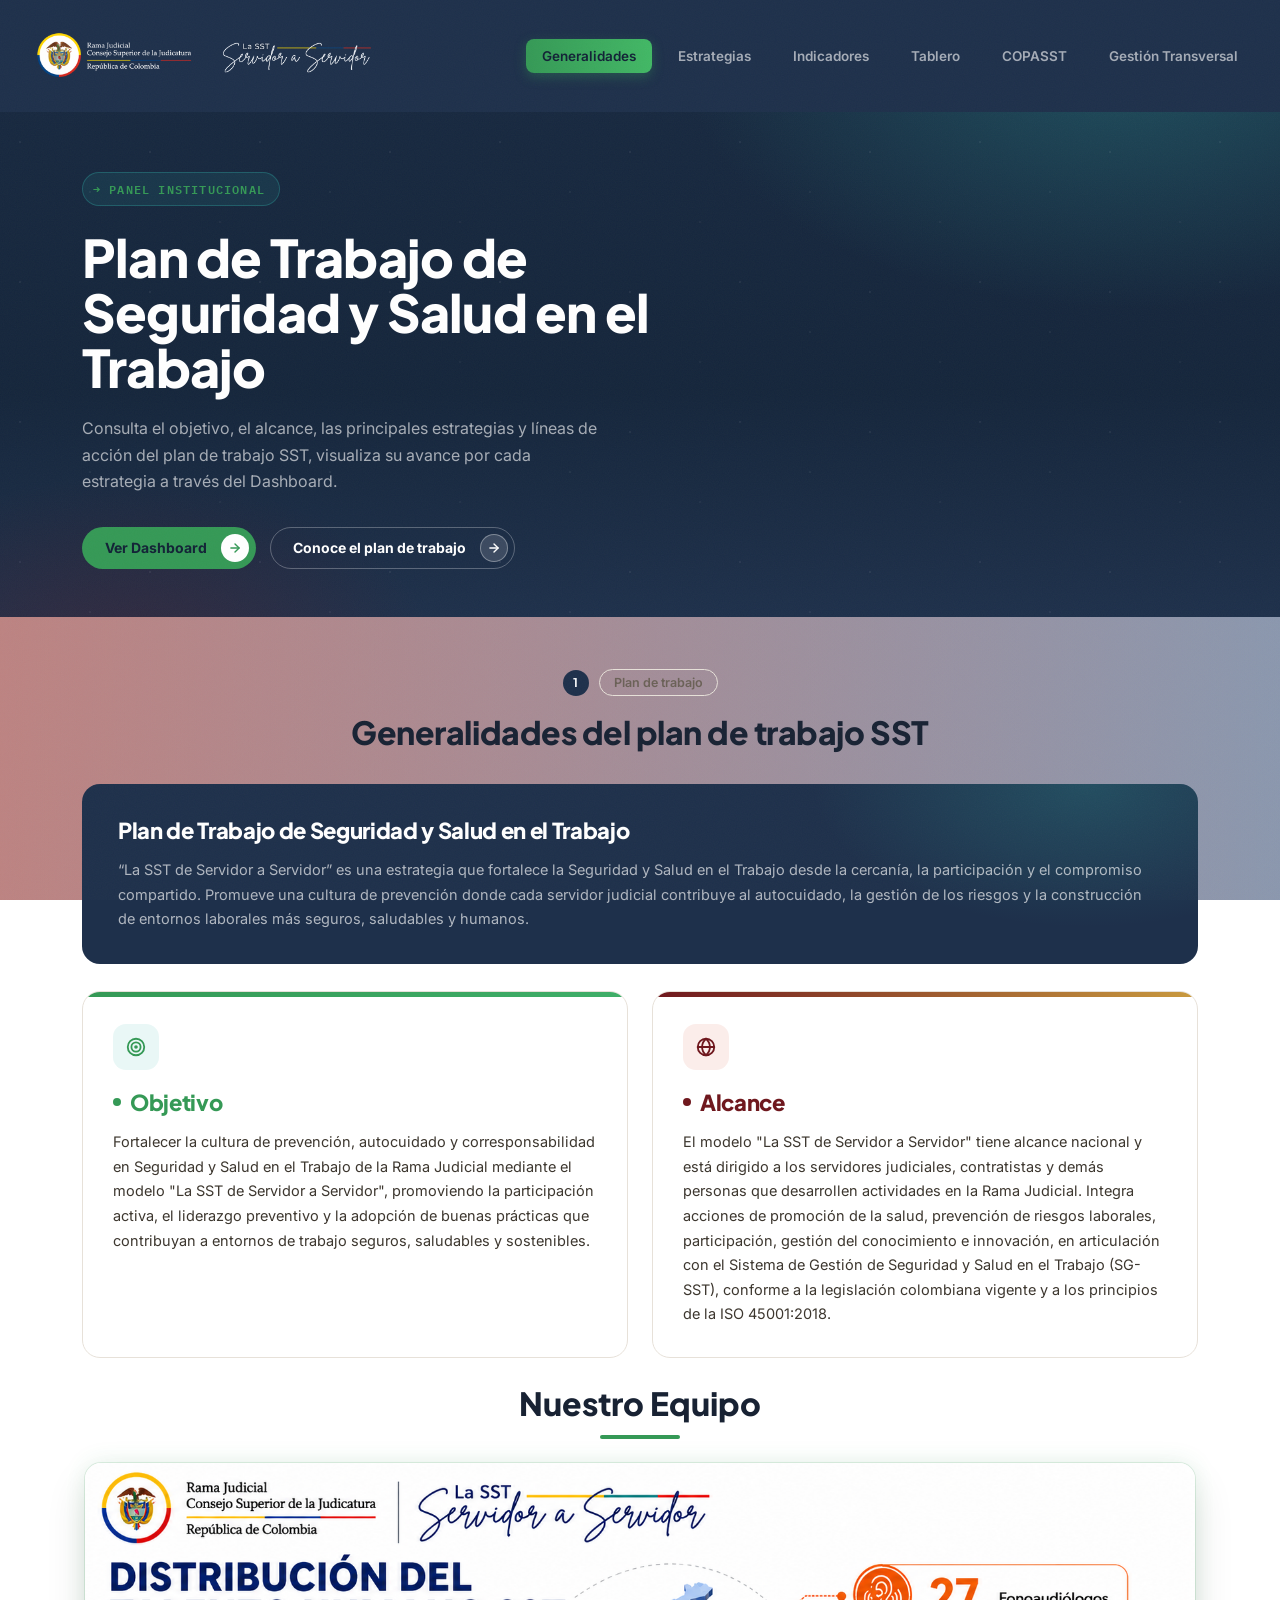
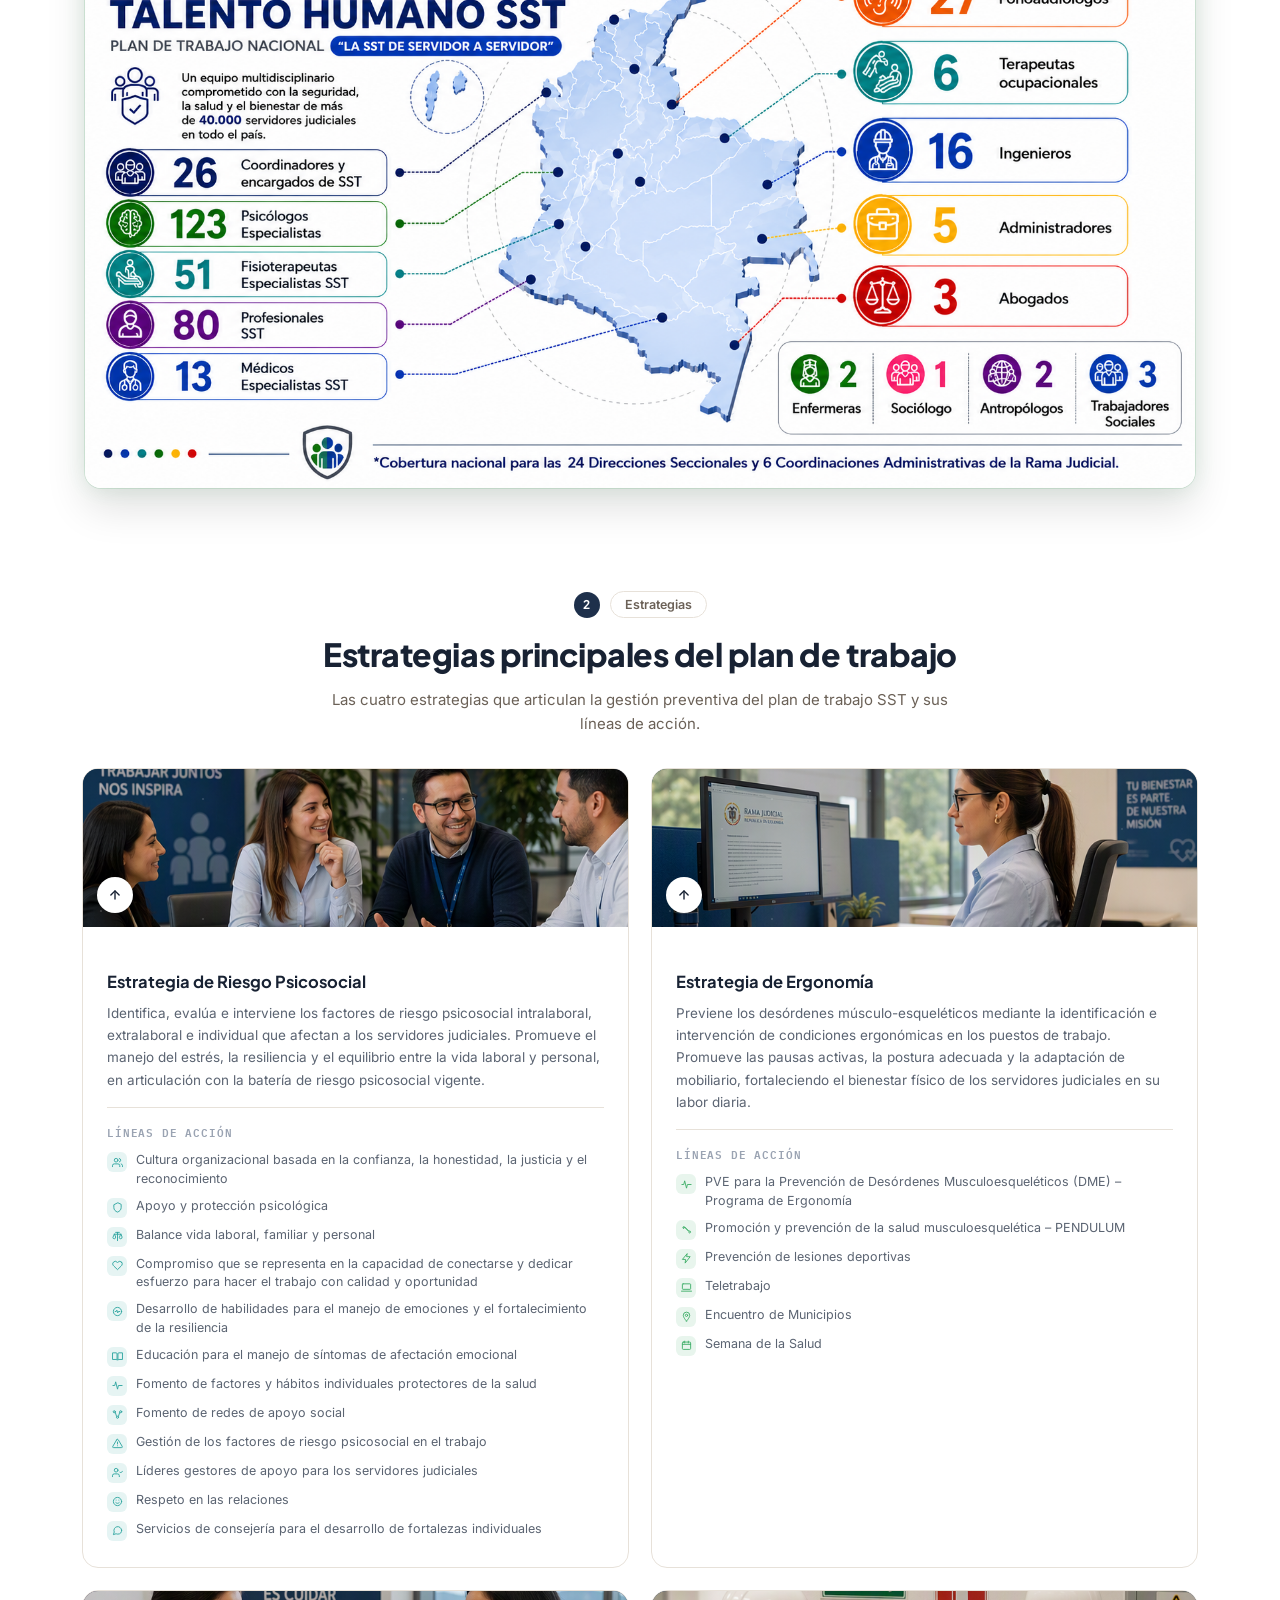
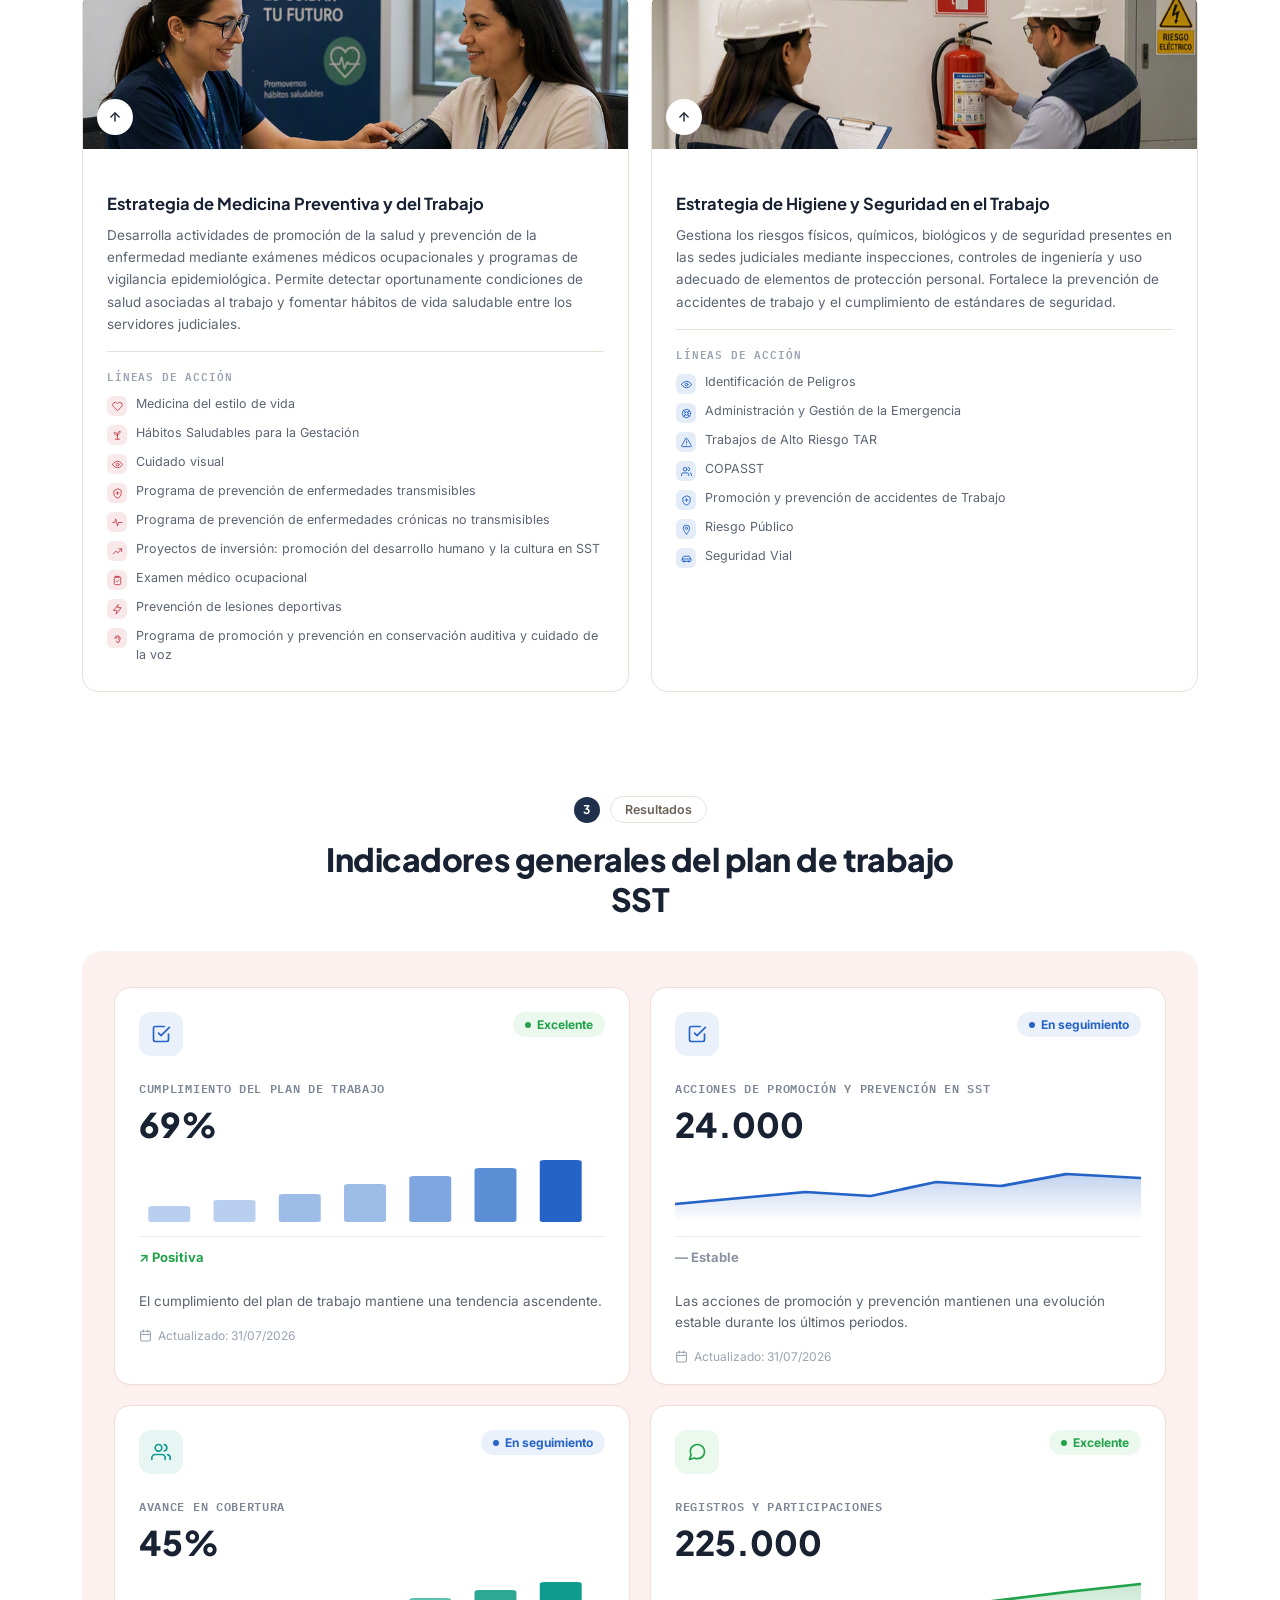
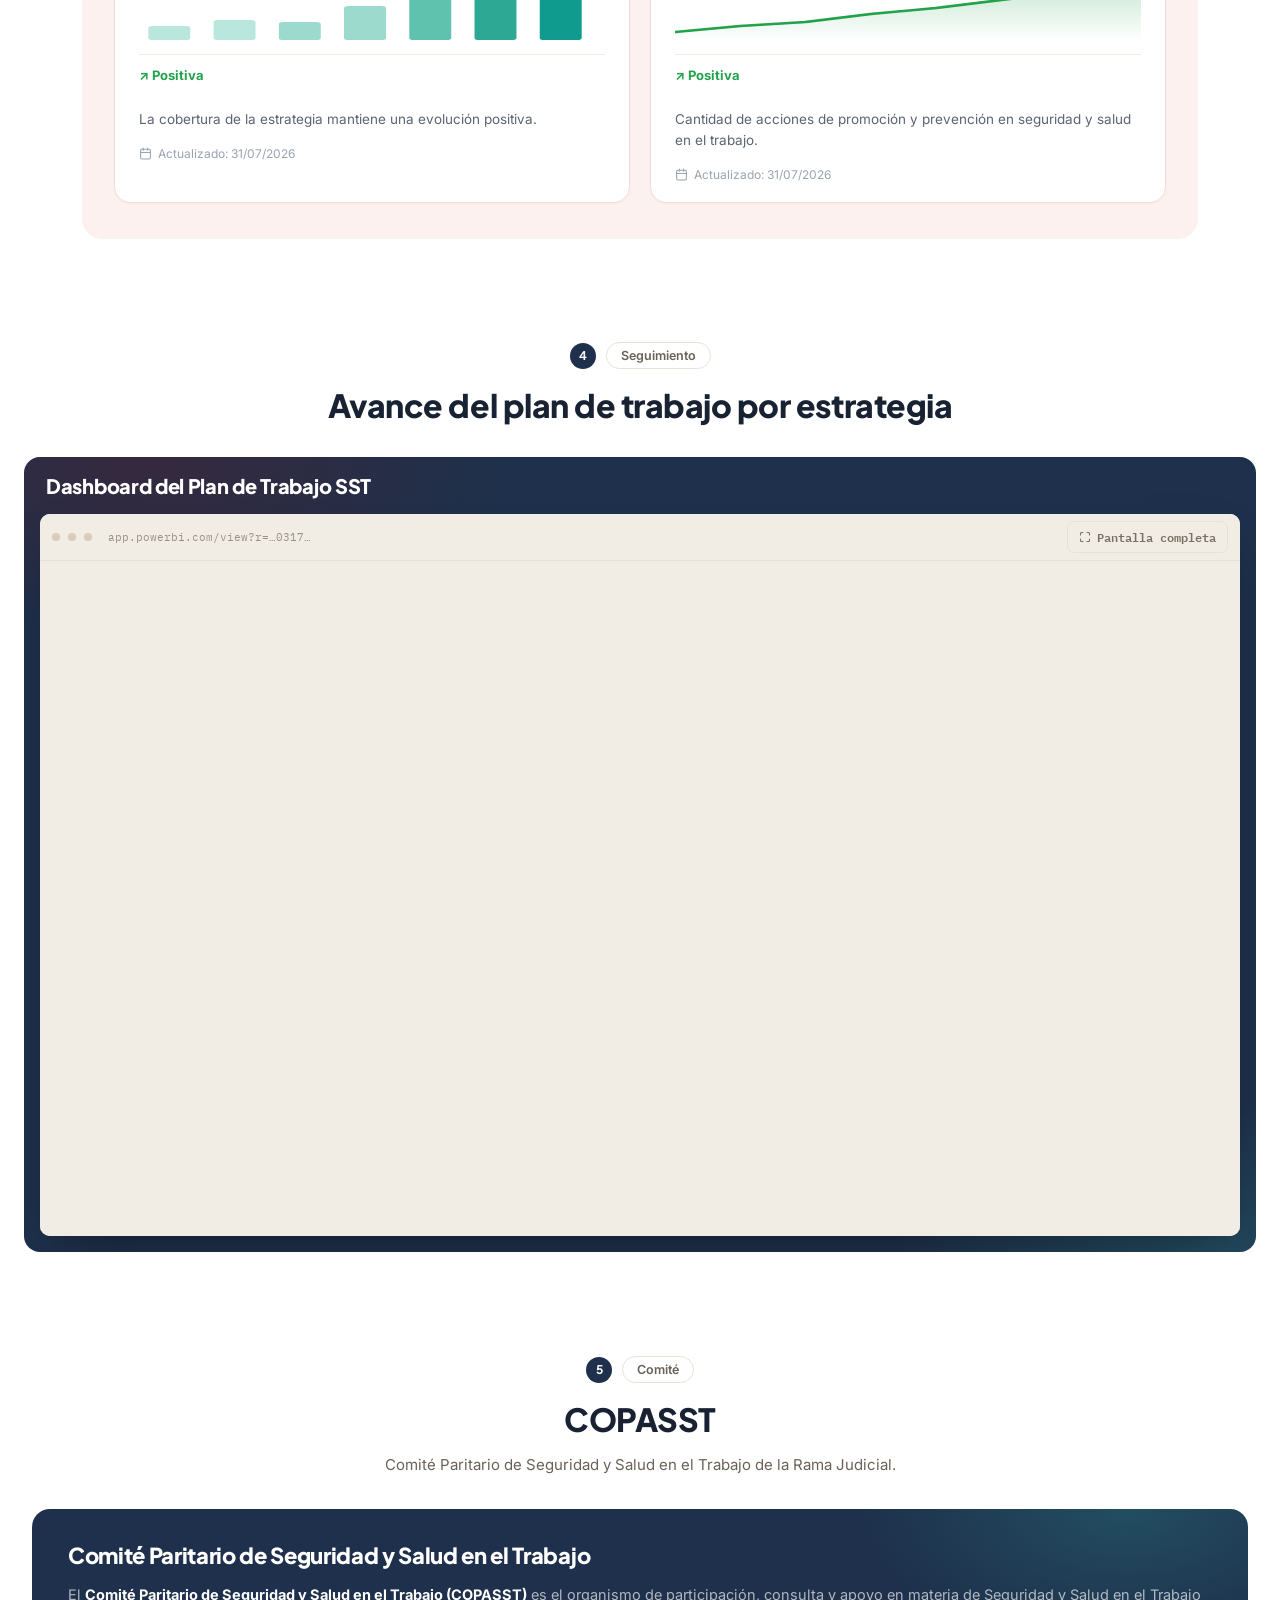
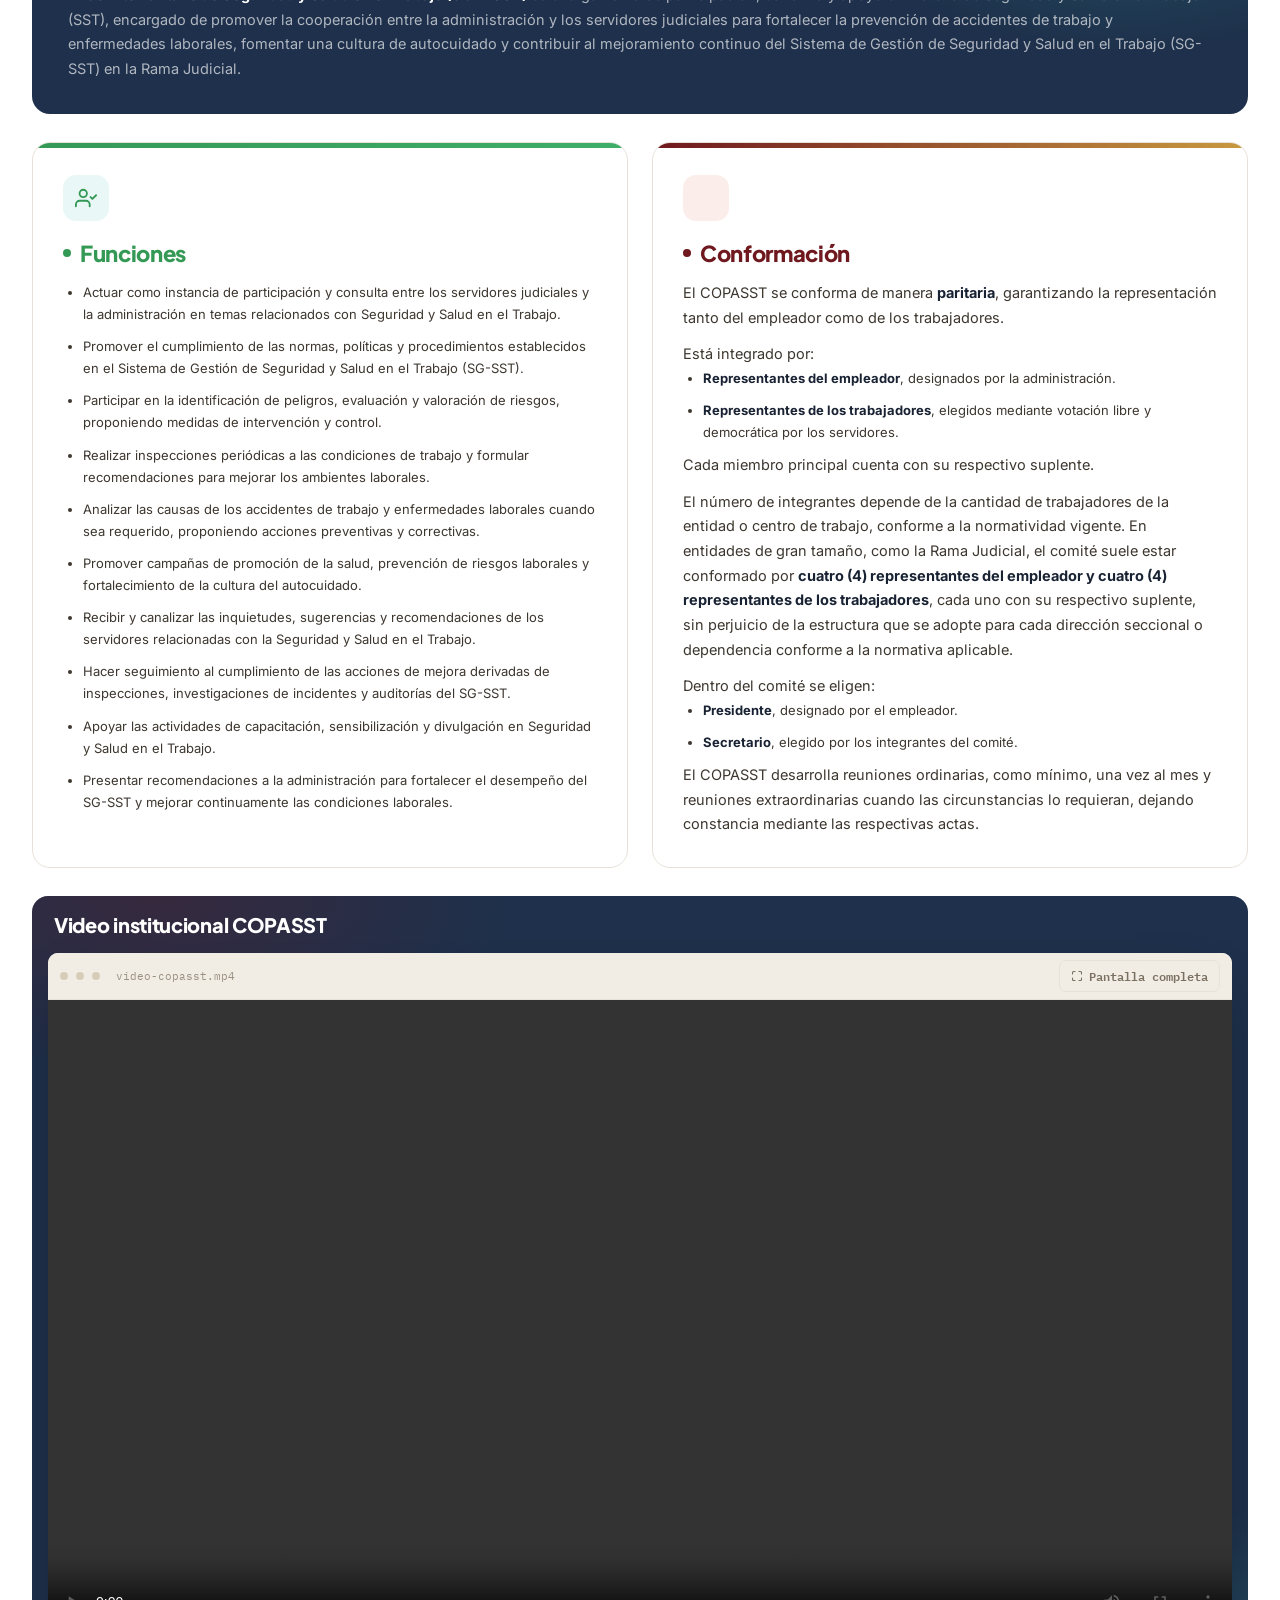
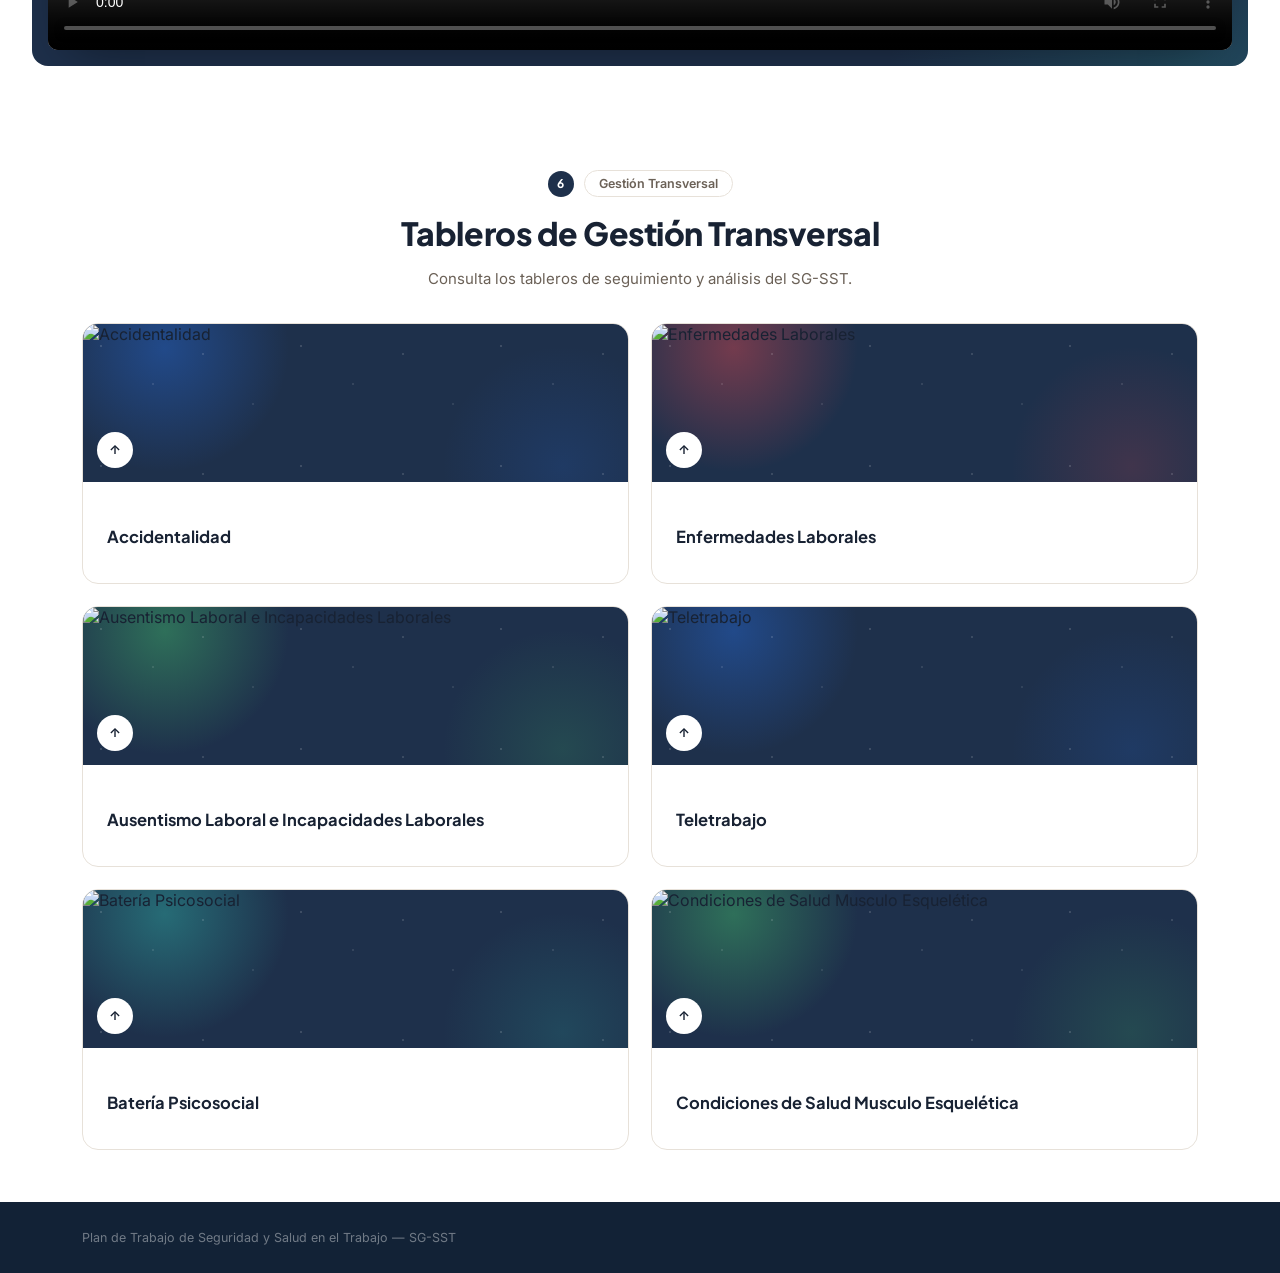
==== commit 078fac68: "ajuste a sección gestión" ====
--- a/index.html
+++ b/index.html
@@ -1644,7 +1644,7 @@
 </section>
 
 <!-- ===================== GESTIÓN TRANSVERSAL ===================== -->
-<section id="gestión-transversal">
+<section id="gestion-transversal">
 
   <div class="sec-head reveal">
     <div class="sec-badge-row">
@@ -1665,16 +1665,20 @@
     <div class="strategy-card reveal">
       <div class="strategy-banner accent-blue">
 
-        -transversal/accidentalidad.png"
+        <img
+          src="assets/gestion-transversal/accidentalidad.png"
           alt="Accidentalidad"
           class="strategy-illustration">
 
-        https://app.powerbi.com/view?r=eyJrIjoiOWY4ZmQ3MGMtN2Y3Zi00NjU3LTg1N2UtZTE3YzBjZjBlMDMyIiwidCI6IjY2MGE5MTI4LTJkM2UtNGZiMS1hMjdmLTYyZjRlNDUyYmI2NSIsImMiOjR9"
+        <a
+          href="https://app.powerbi.com/view?r=eyJrIjoiOWY4ZmQ3MGMtN2Y3Zi00NjU3LTg1N2UtZTE3YzBjZjBlMDMyIiwidCI6IjY2MGE5MTI4LTJkM2UtNGZiMS1hMjdmLTYyZjRlNDUyYmI2NSIsImMiOjR9"
           target="_blank"
+          rel="noopener noreferrer"
           class="strategy-more-btn">
 
           <span class="strategy-more-icon">
-            <svg width="14" height="14" viewBox="0 0 24 24" fill="none" stroke="currentColor" stroke-width="2.4">
+            <svg width="14" height="14" viewBox="0 0 24 24" fill="none"
+                 stroke="currentColor" stroke-width="2.4">
               <line x1="7" y1="17" x2="17" y2="7"></line>
               <polyline points="7 7 17 7 17 17"></polyline>
             </svg>
@@ -1701,7 +1705,13 @@
 
         <a
           href="https://app.powerbi.com/view?r=eyJrIjoiMWU0NDM0OWQtMDAwMi00OGYxLTkwNjEtOTc0MGQwZjMwMzAzIiwidCI6IjY2MGE5MTI4LTJkM2UtNGZiMS1hMjdmLTYyZjRlNDUyYmI2NSIsImMiOjR9"
-          target14" viewBox="0 0 24 24" fill="none" stroke="currentColor" stroke-width="2.4">
+          target="_blank"
+          rel="noopener noreferrer"
+          class="strategy-more-btn">
+
+          <span class="strategy-more-icon">
+            <svg width="14" height="14" viewBox="0 0 24 24" fill="none"
+                 stroke="currentColor" stroke-width="2.4">
               <line x1="7" y1="17" x2="17" y2="7"></line>
               <polyline points="7 7 17 7 17 17"></polyline>
             </svg>
@@ -1723,12 +1733,18 @@
 
         <img
           src="assets/gestion-transversal/ausentismo.png"
-          alt="Ausentismo Laboral"
+          alt="Ausentismo Laboral e Incapacidades Laborales"
           class="strategy-illustration">
 
         <a
-          href="https://app.powerbi.com/view?r=eyJrIjoiYWYzMGY3ZWItYmI4MS00MDA2LTk0OWYtNzlmNTU1OGE3ZDQzIiwidCI6IjY2MGE5MTI4LTJkM2UtNGstrategy-more-icon">
-            <svg width="14" height="14" viewBox="0 0 24 24" fill="none" stroke="currentColor" stroke-width="2.4">
+          href="https://app.powerbi.com/view?r=eyJrIjoiYWYzMGY3ZWItYmI4MS00MDA2LTk0OWYtNzlmNTU1OGE3ZDQzIiwidCI6IjY2MGE5MTI4LTJkM2UtNGZiMS1hMjdmLTYyZjRlNDUyYmI2NSIsImMiOjR9"
+          target="_blank"
+          rel="noopener noreferrer"
+          class="strategy-more-btn">
+
+          <span class="strategy-more-icon">
+            <svg width="14" height="14" viewBox="0 0 24 24" fill="none"
+                 stroke="currentColor" stroke-width="2.4">
               <line x1="7" y1="17" x2="17" y2="7"></line>
               <polyline points="7 7 17 7 17 17"></polyline>
             </svg>
@@ -1754,11 +1770,14 @@
           class="strategy-illustration">
 
         <a
-          href="https://app.powerbi.com/view?r=          target="_blank"
+          href="https://app.powerbi.com/view?r=eyJrIjoiZjAxMTk5N2UtMWUwMC00ZDI3LTk5NDctOTkyNDJlNGM3NTNjIiwidCI6IjY2MGE5MTI4LTJkM2UtNGZiMS1hMjdmLTYyZjRlNDUyYmI2NSIsImMiOjR9"
+          target="_blank"
+          rel="noopener noreferrer"
           class="strategy-more-btn">
 
           <span class="strategy-more-icon">
-            <svg width="14" height="14" viewBox="0 0 24 24" fill="none" stroke="currentColor" stroke-width="2.4">
+            <svg width="14" height="14" viewBox="0 0 24 24" fill="none"
+                 stroke="currentColor" stroke-width="2.4">
               <line x1="7" y1="17" x2="17" y2="7"></line>
               <polyline points="7 7 17 7 17 17"></polyline>
             </svg>
@@ -1778,17 +1797,20 @@
     <div class="strategy-card reveal">
       <div class="strategy-banner accent-teal">
 
-        versal/bateria-psicosocial.png"
+        <img
+          src="assets/gestion-transversal/bateria-psicosocial.png"
           alt="Batería Psicosocial"
           class="strategy-illustration">
 
         <a
           href="https://app.powerbi.com/view?r=eyJrIjoiZmJlZDEzNjctNTYwMC00NDg1LWFhM2UtYzVmOWM3MWU1MmNmIiwidCI6IjY2MGE5MTI4LTJkM2UtNGZiMS1hMjdmLTYyZjRlNDUyYmI2NSIsImMiOjR9"
           target="_blank"
+          rel="noopener noreferrer"
           class="strategy-more-btn">
 
           <span class="strategy-more-icon">
-            <svg width="14" height="14" viewBox="0 0 24 24" fill="none" stroke="currentColor" stroke-width="2.4">
+            <svg width="14" height="14" viewBox="0 0 24 24" fill="none"
+                 stroke="currentColor" stroke-width="2.4">
               <line x1="7" y1="17" x2="17" y2="7"></line>
               <polyline points="7 7 17 7 17 17"></polyline>
             </svg>
@@ -1804,20 +1826,24 @@
       </div>
     </div>
 
-    <!-- MÚSCULO ESQUELÉTICA -->
+    <!-- CONDICIONES DE SALUD MUSCULO ESQUELÉTICA -->
     <div class="strategy-card reveal">
       <div class="strategy-banner accent-green">
 
-        versal/musculoesqueletica.png"
+        <img
+          src="assets/gestion-transversal/musculoesqueletica.png"
           alt="Condiciones de Salud Musculo Esquelética"
           class="strategy-illustration">
 
-        =eyJrIjoiNTFjMTk5OTktOTM0YS00ZmFkLTljNzUtYTRhZGM1YTE3ZTViIiwidCI6IjY2MGE5MTI4LTJkM2UtNGZiMS1hMjdmLTYyZjRlNDUyYmI2NSIsImMiOjR9"
+        <a
+          href="https://app.powerbi.com/view?r=eyJrIjoiNTFjMTk5OTktOTM0YS00ZmFkLTljNzUtYTRhZGM1YTE3ZTViIiwidCI6IjY2MGE5MTI4LTJkM2UtNGZiMS1hMjdmLTYyZjRlNDUyYmI2NSIsImMiOjR9"
           target="_blank"
+          rel="noopener noreferrer"
           class="strategy-more-btn">
 
           <span class="strategy-more-icon">
-            <svg width="14" height="14" viewBox="0 0 24 24" fill="none" stroke="currentColor" stroke-width="2.4">
+            <svg width="14" height="14" viewBox="0 0 24 24" fill="none"
+                 stroke="currentColor" stroke-width="2.4">
               <line x1="7" y1="17" x2="17" y2="7"></line>
               <polyline points="7 7 17 7 17 17"></polyline>
             </svg>
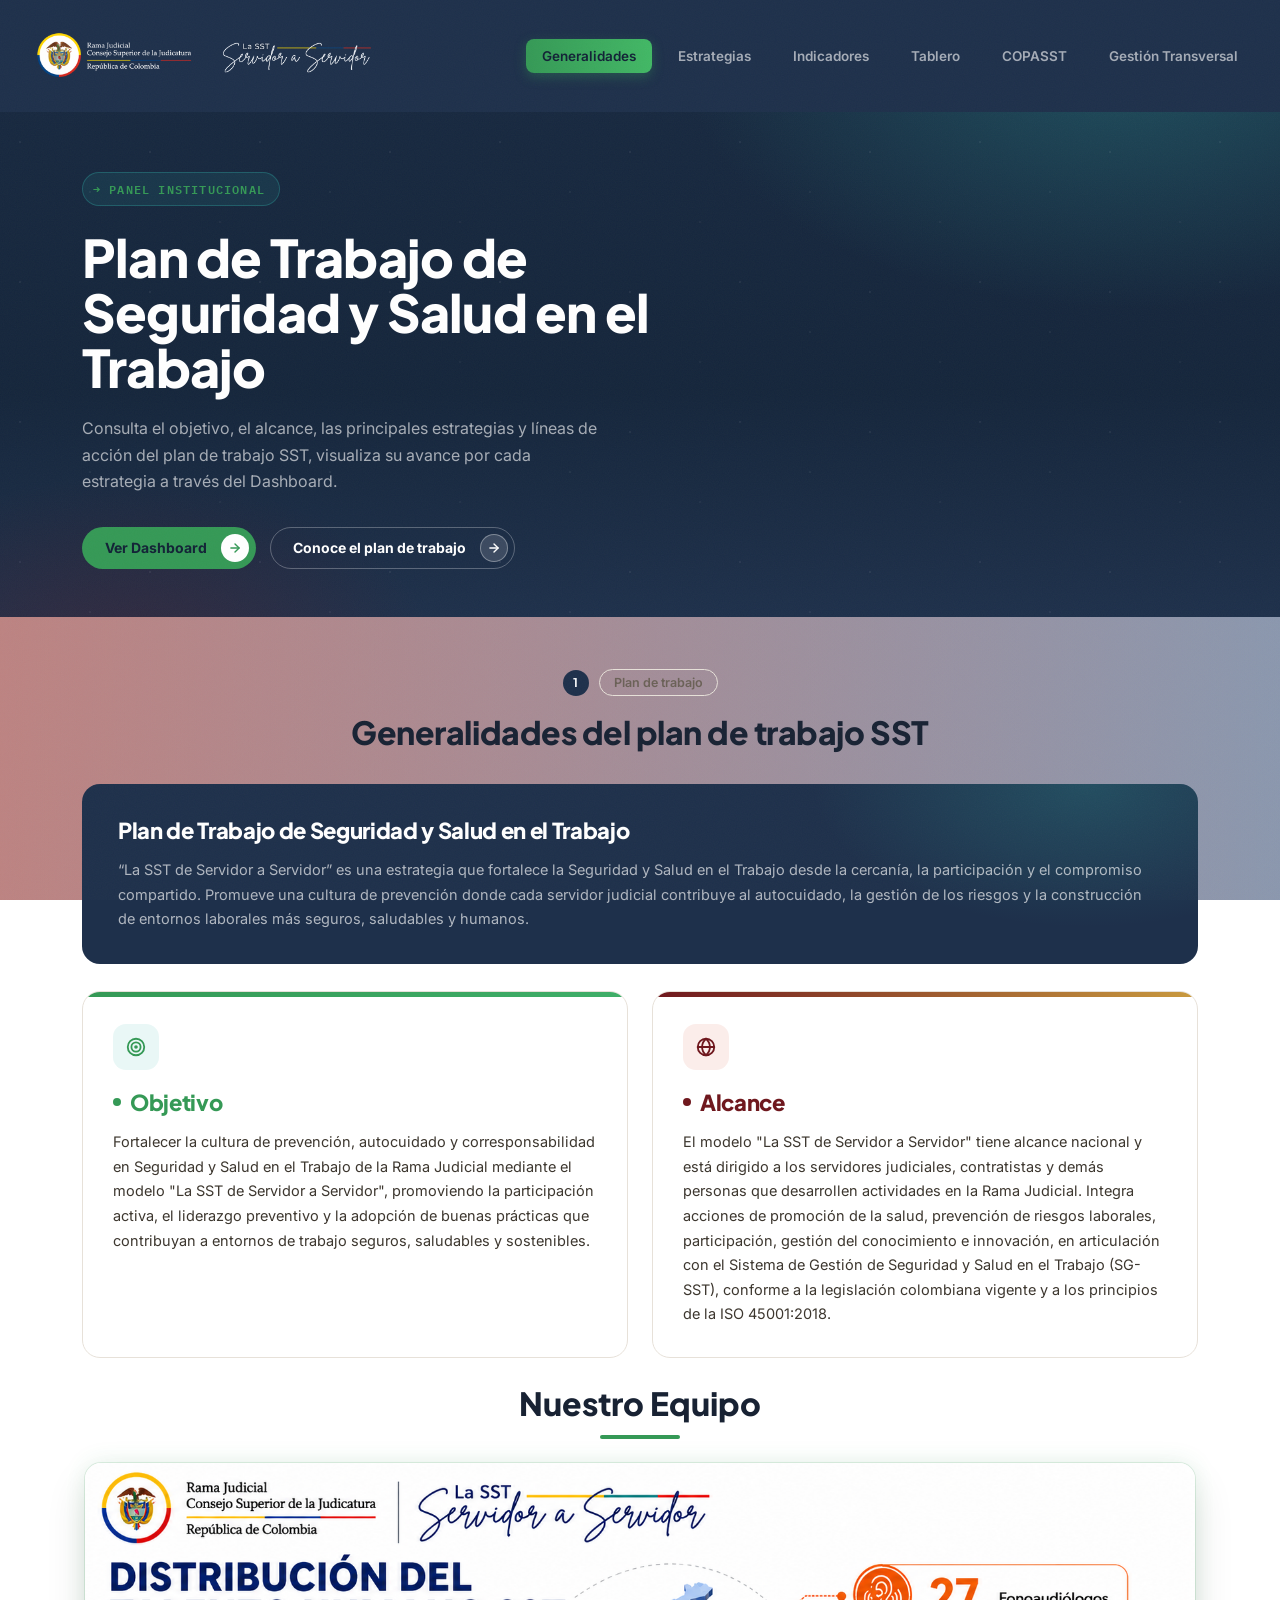
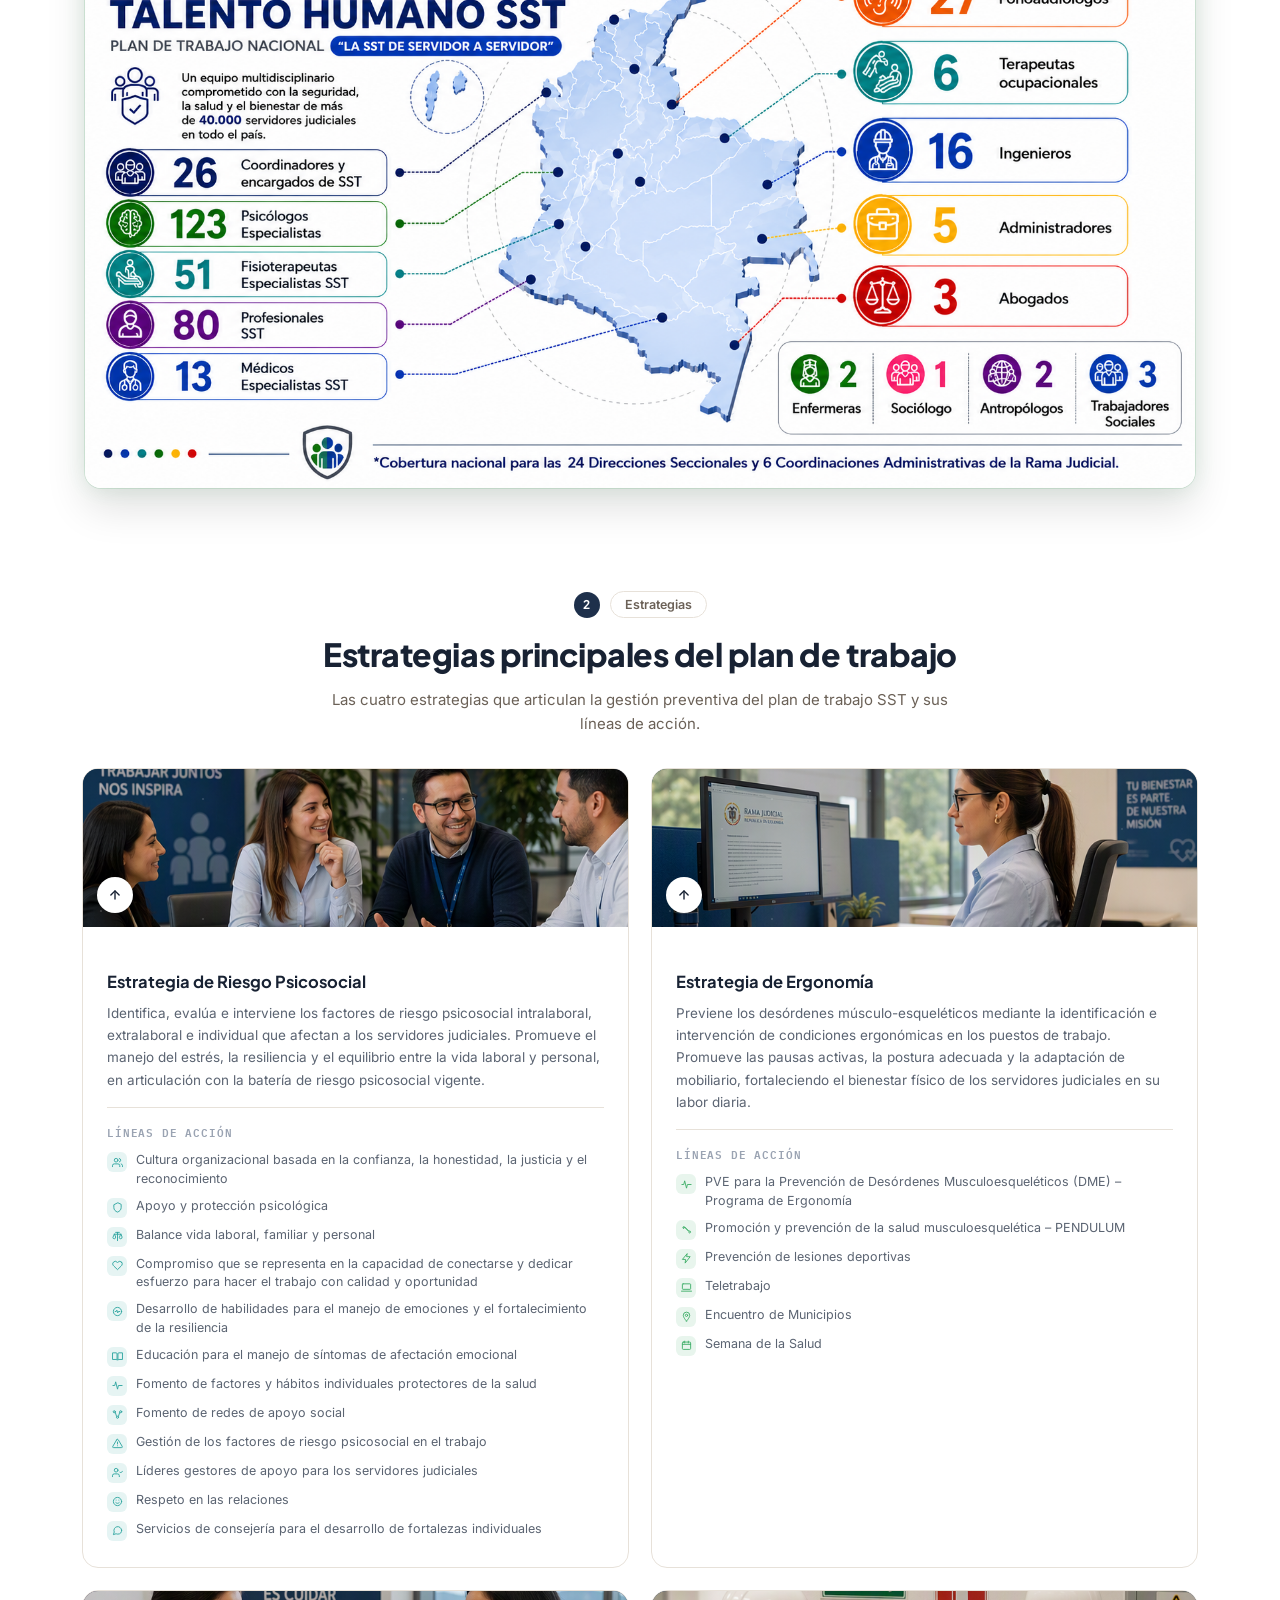
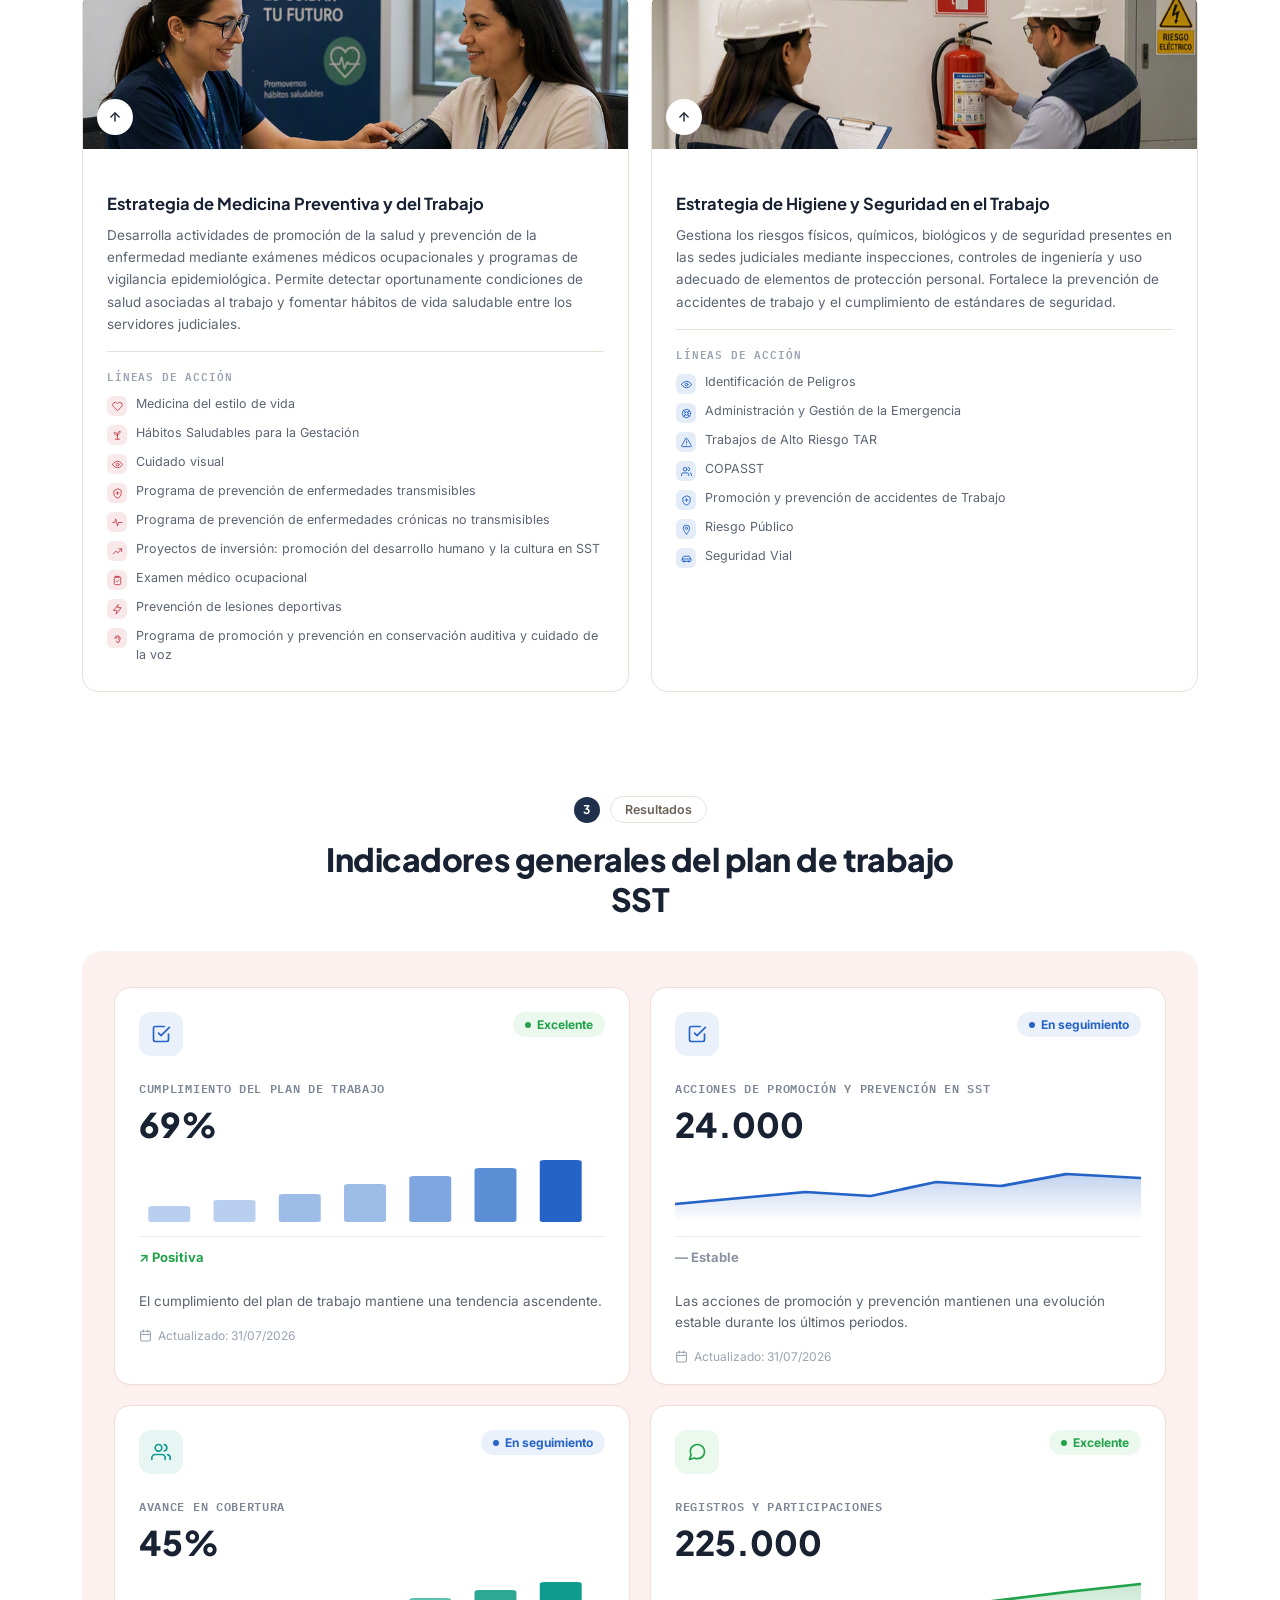
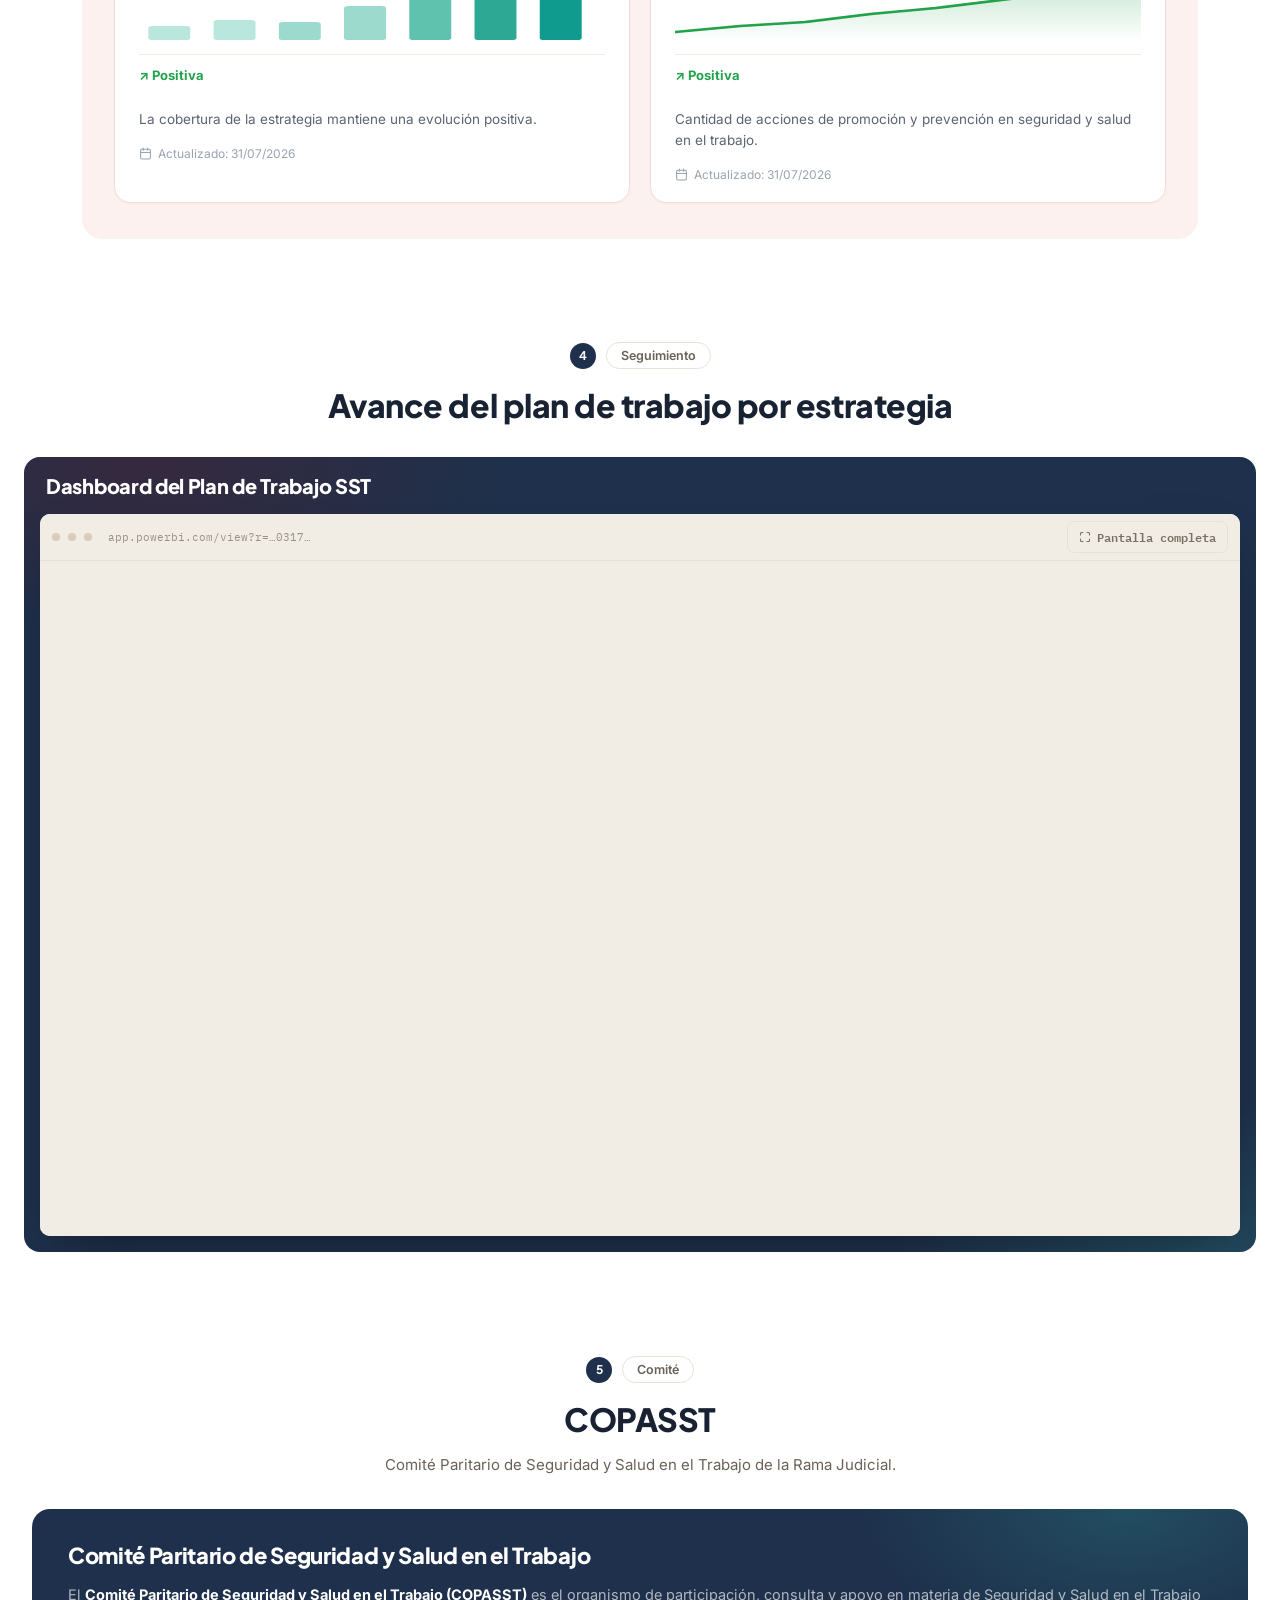
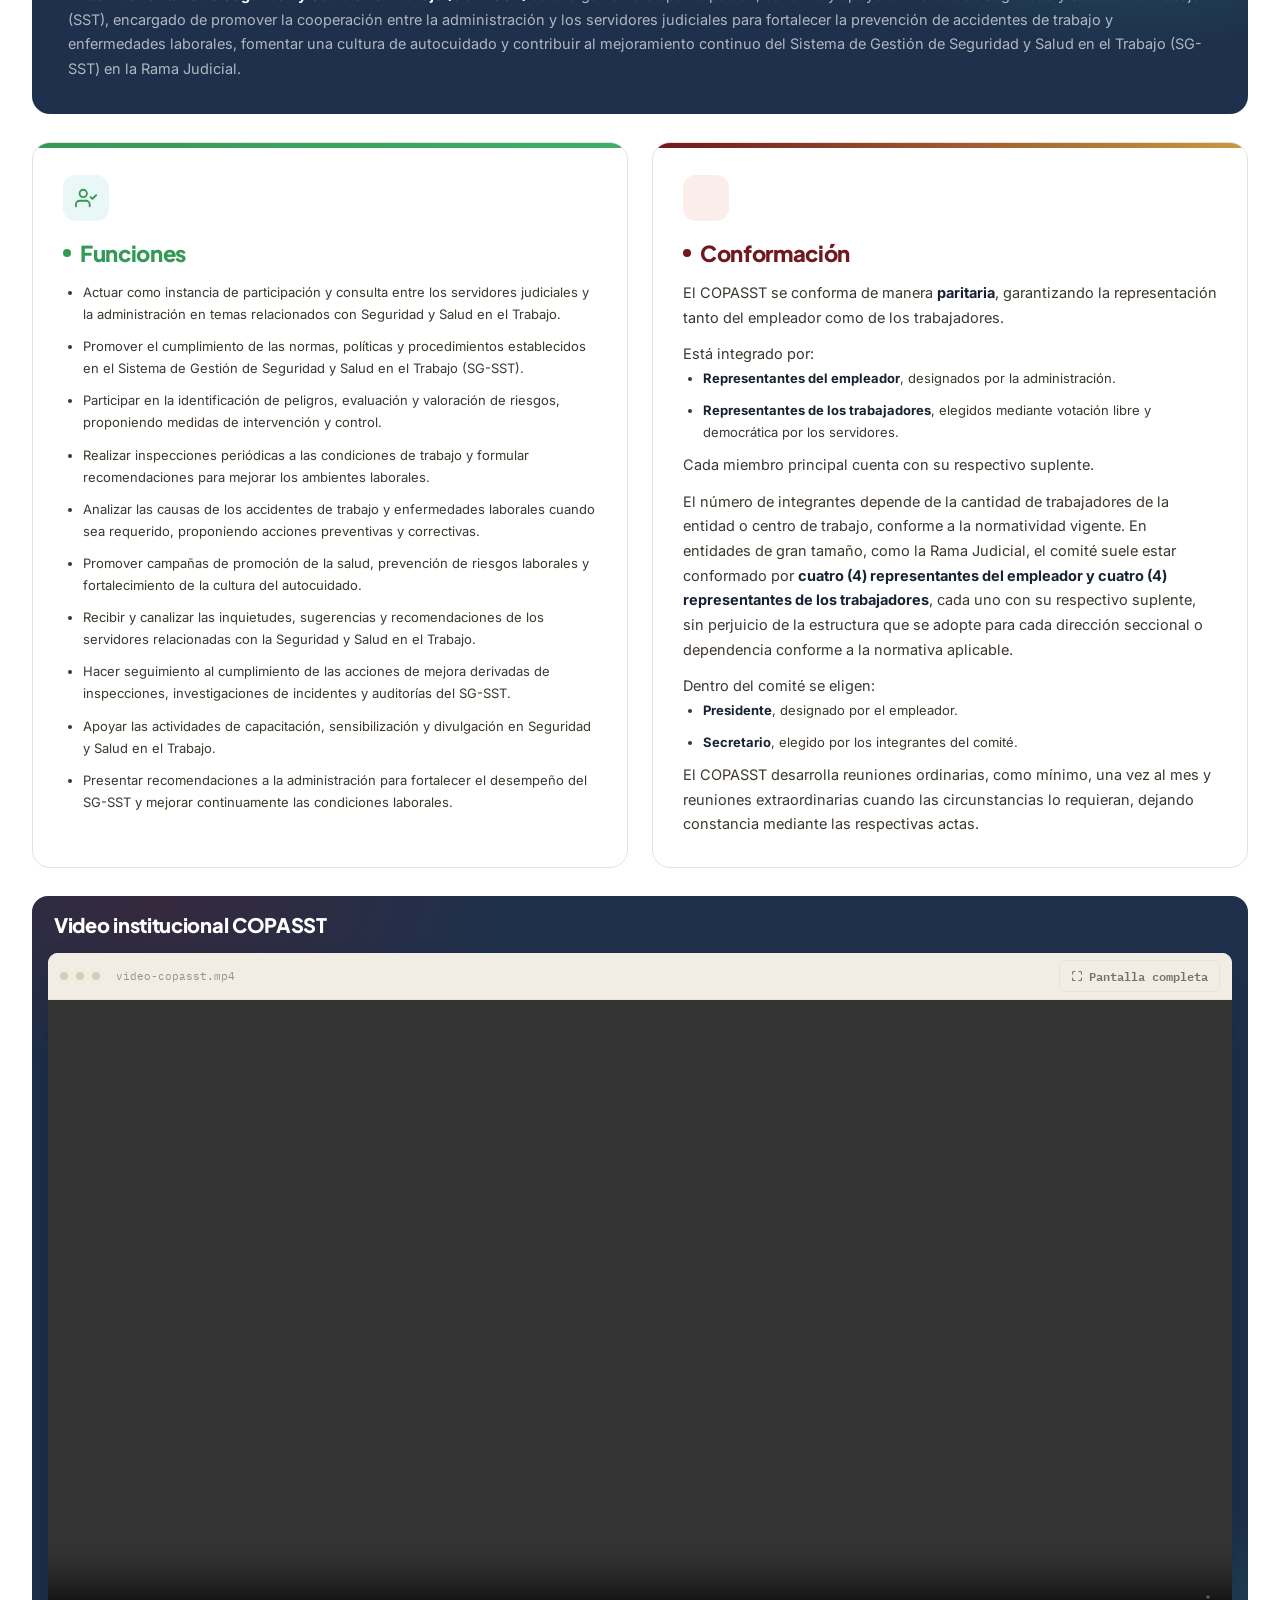
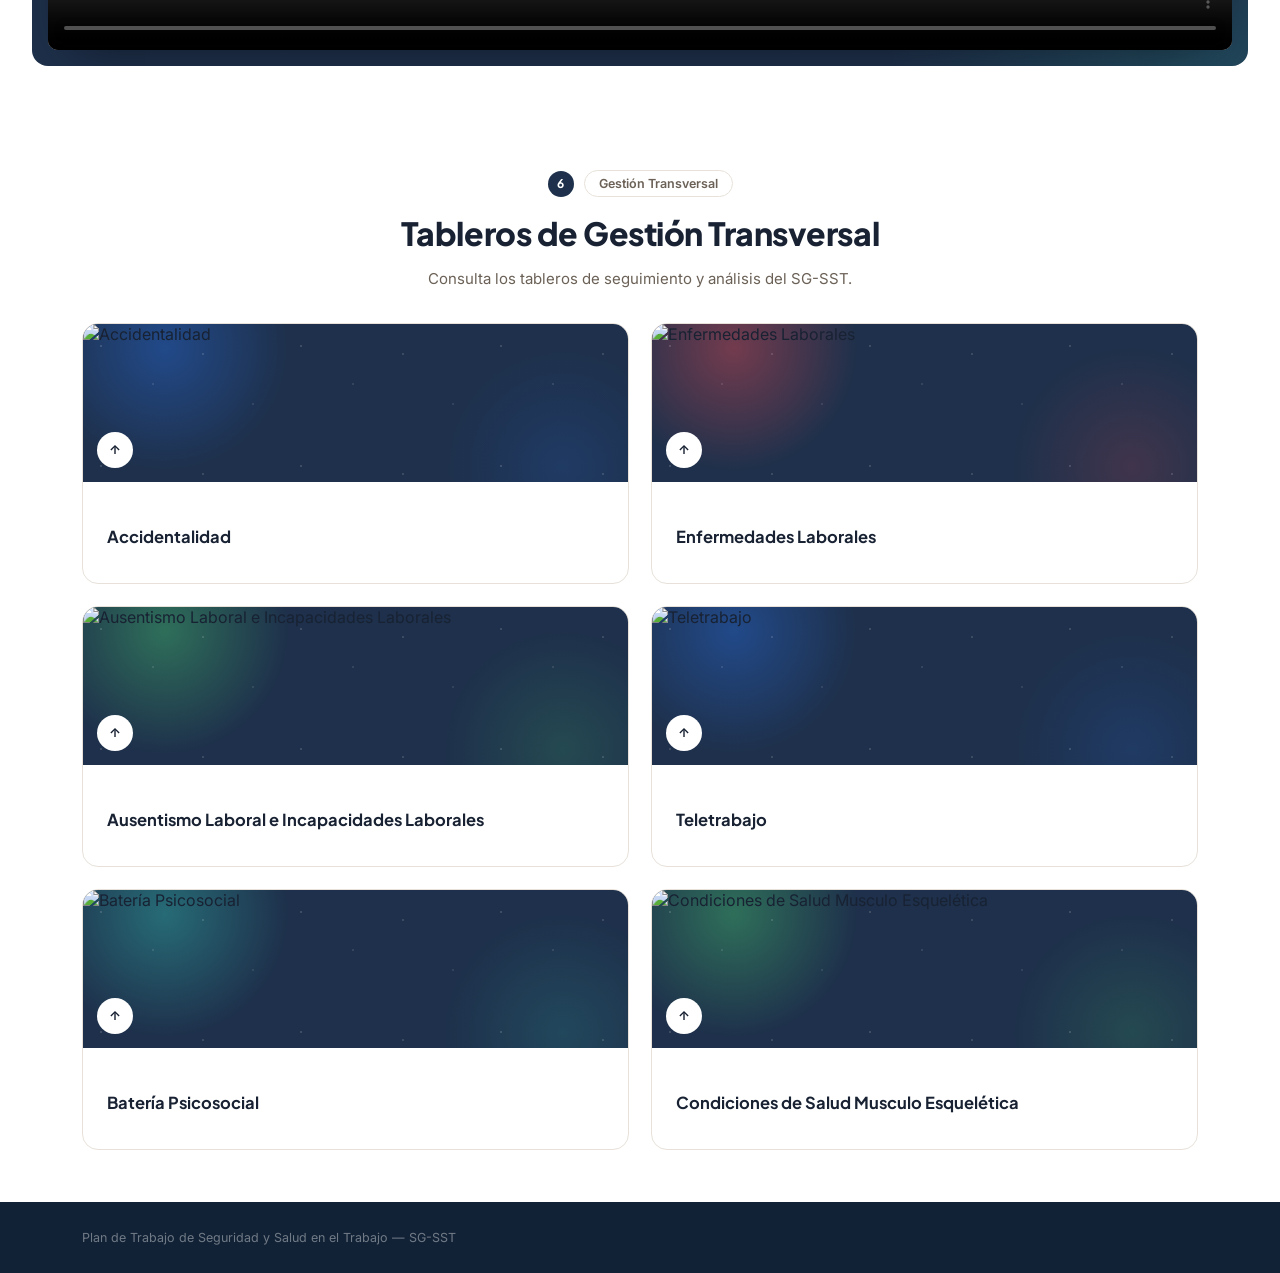
==== commit 2124f487: "ajuste a sección gestión" ====
--- a/index.html
+++ b/index.html
@@ -1059,7 +1059,7 @@
       <a href="#indicadores">Indicadores</a>
       <a href="#tablero">Tablero</a>
       <a href="#copasst">COPASST</a>
-      <a href="#gestión-transversal">Gestión Transversal</a>
+      <a href="#gestion-transversal">Gestión Transversal</a>
     </nav>
 
     <button
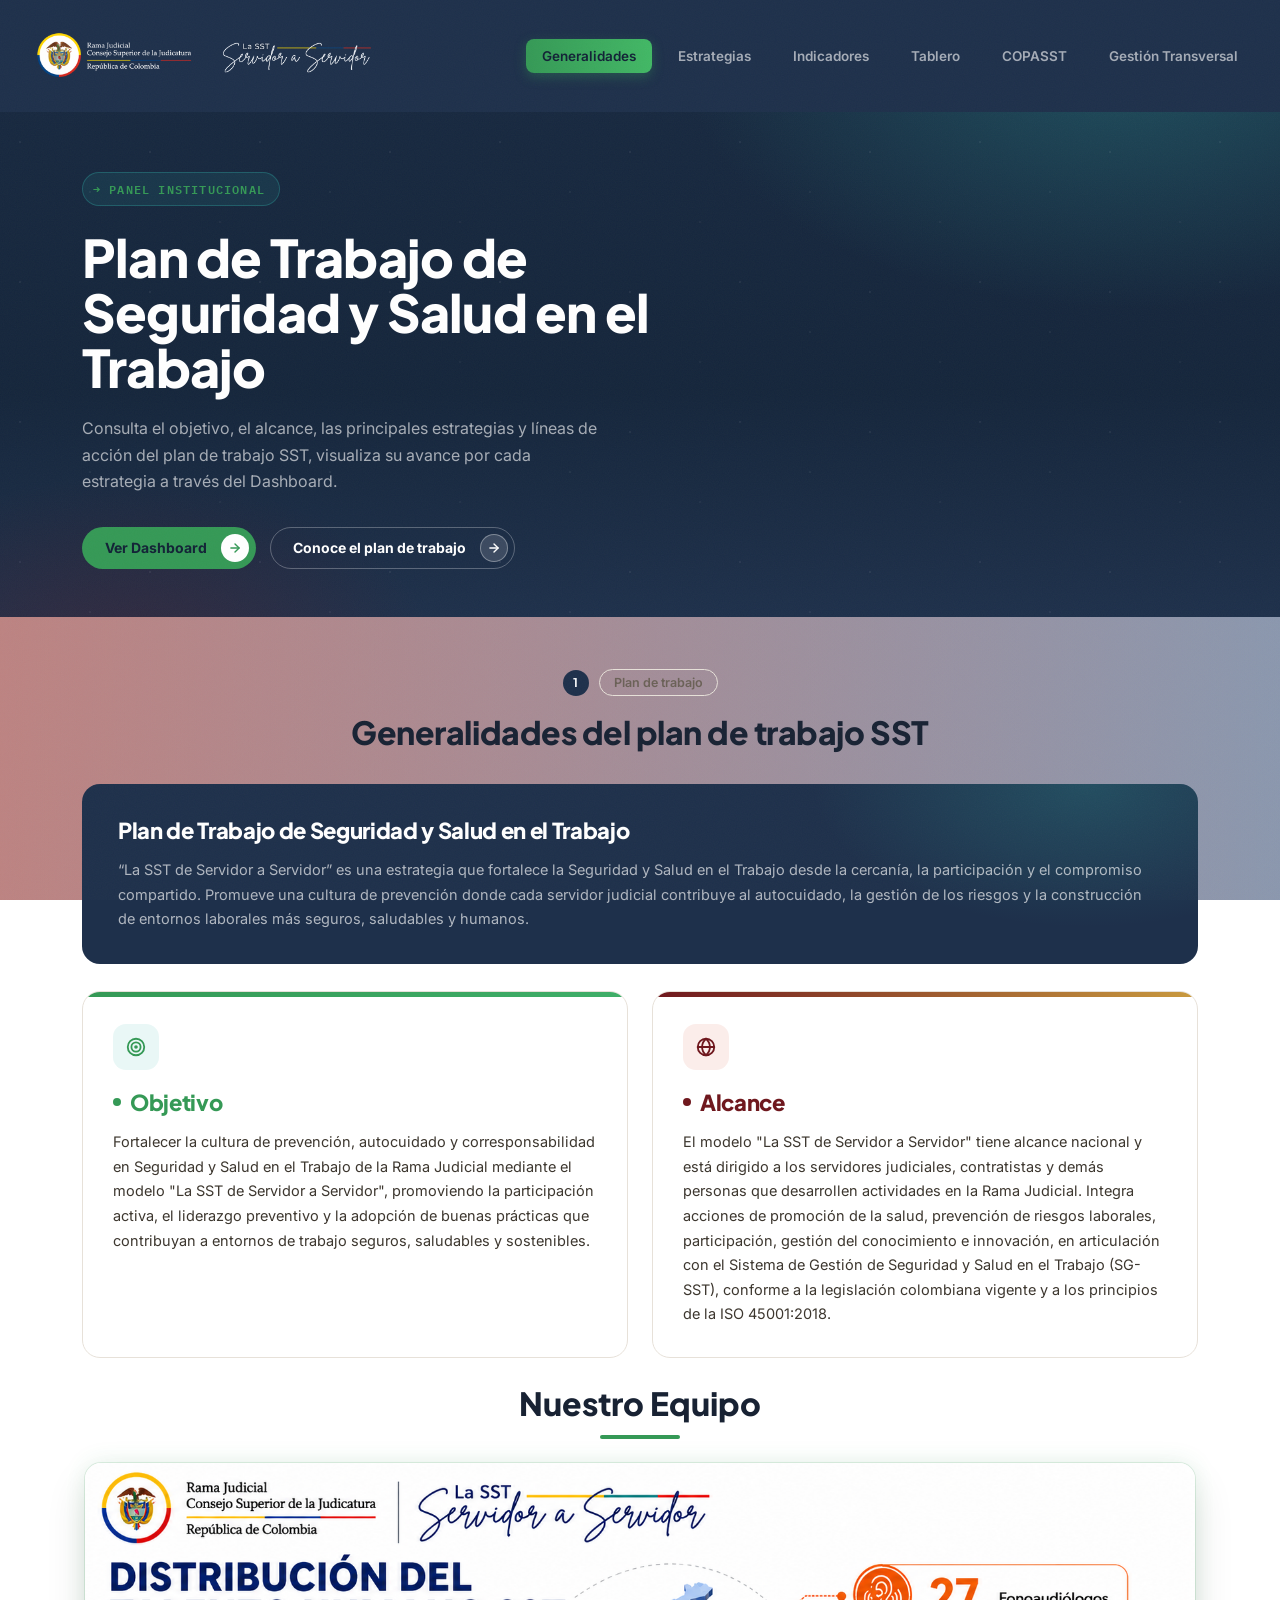
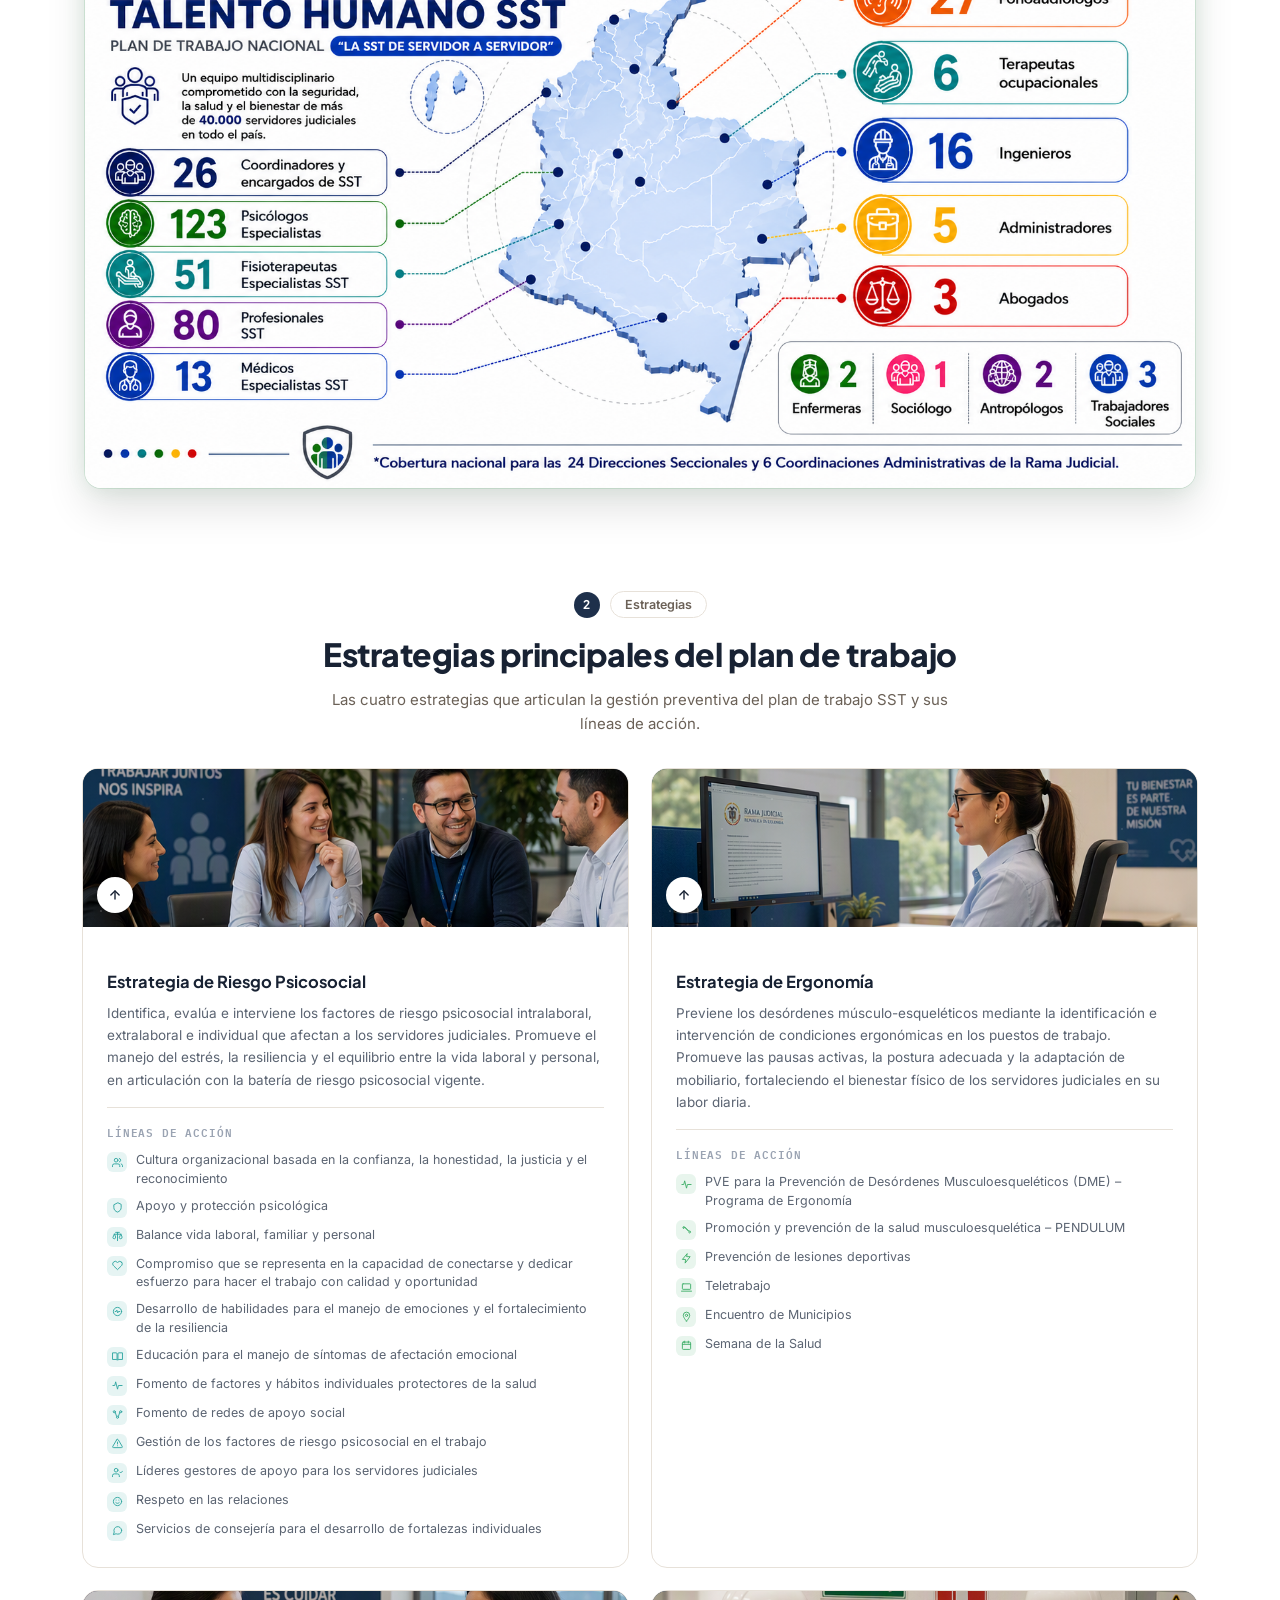
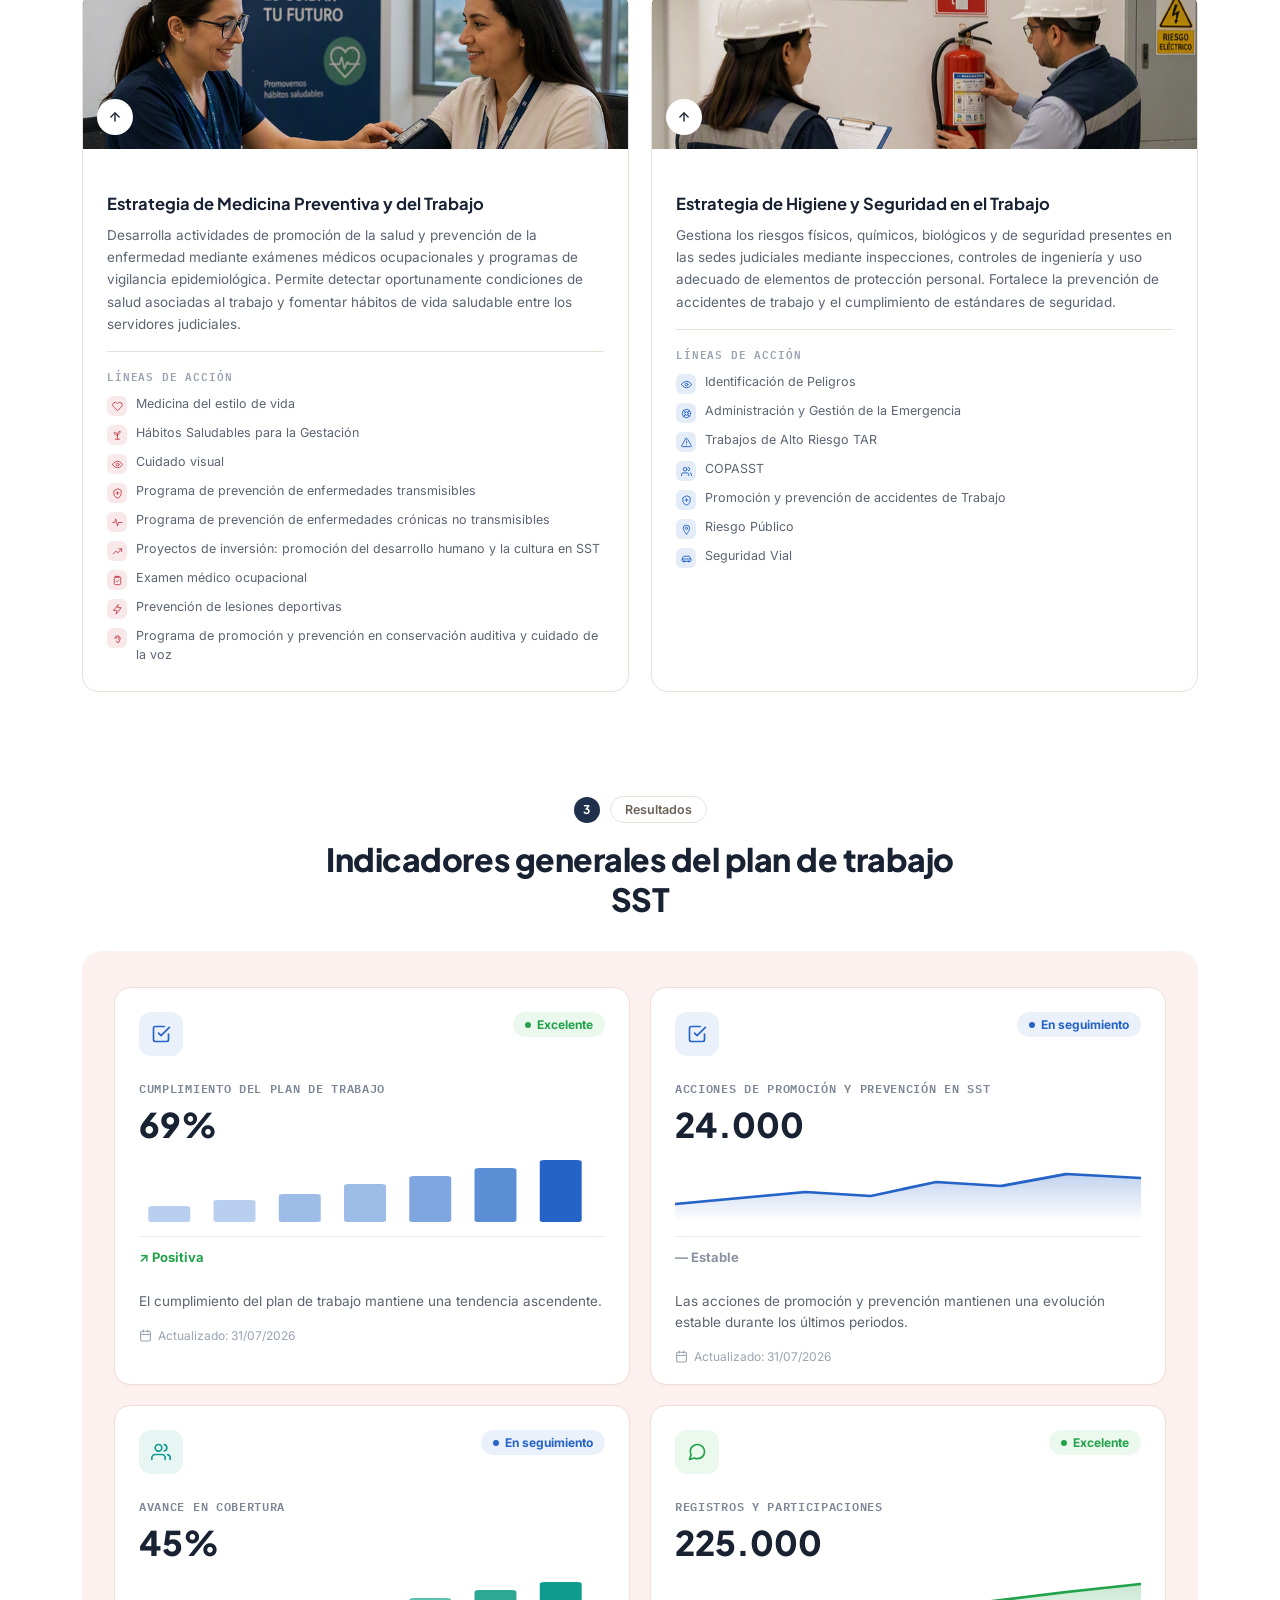
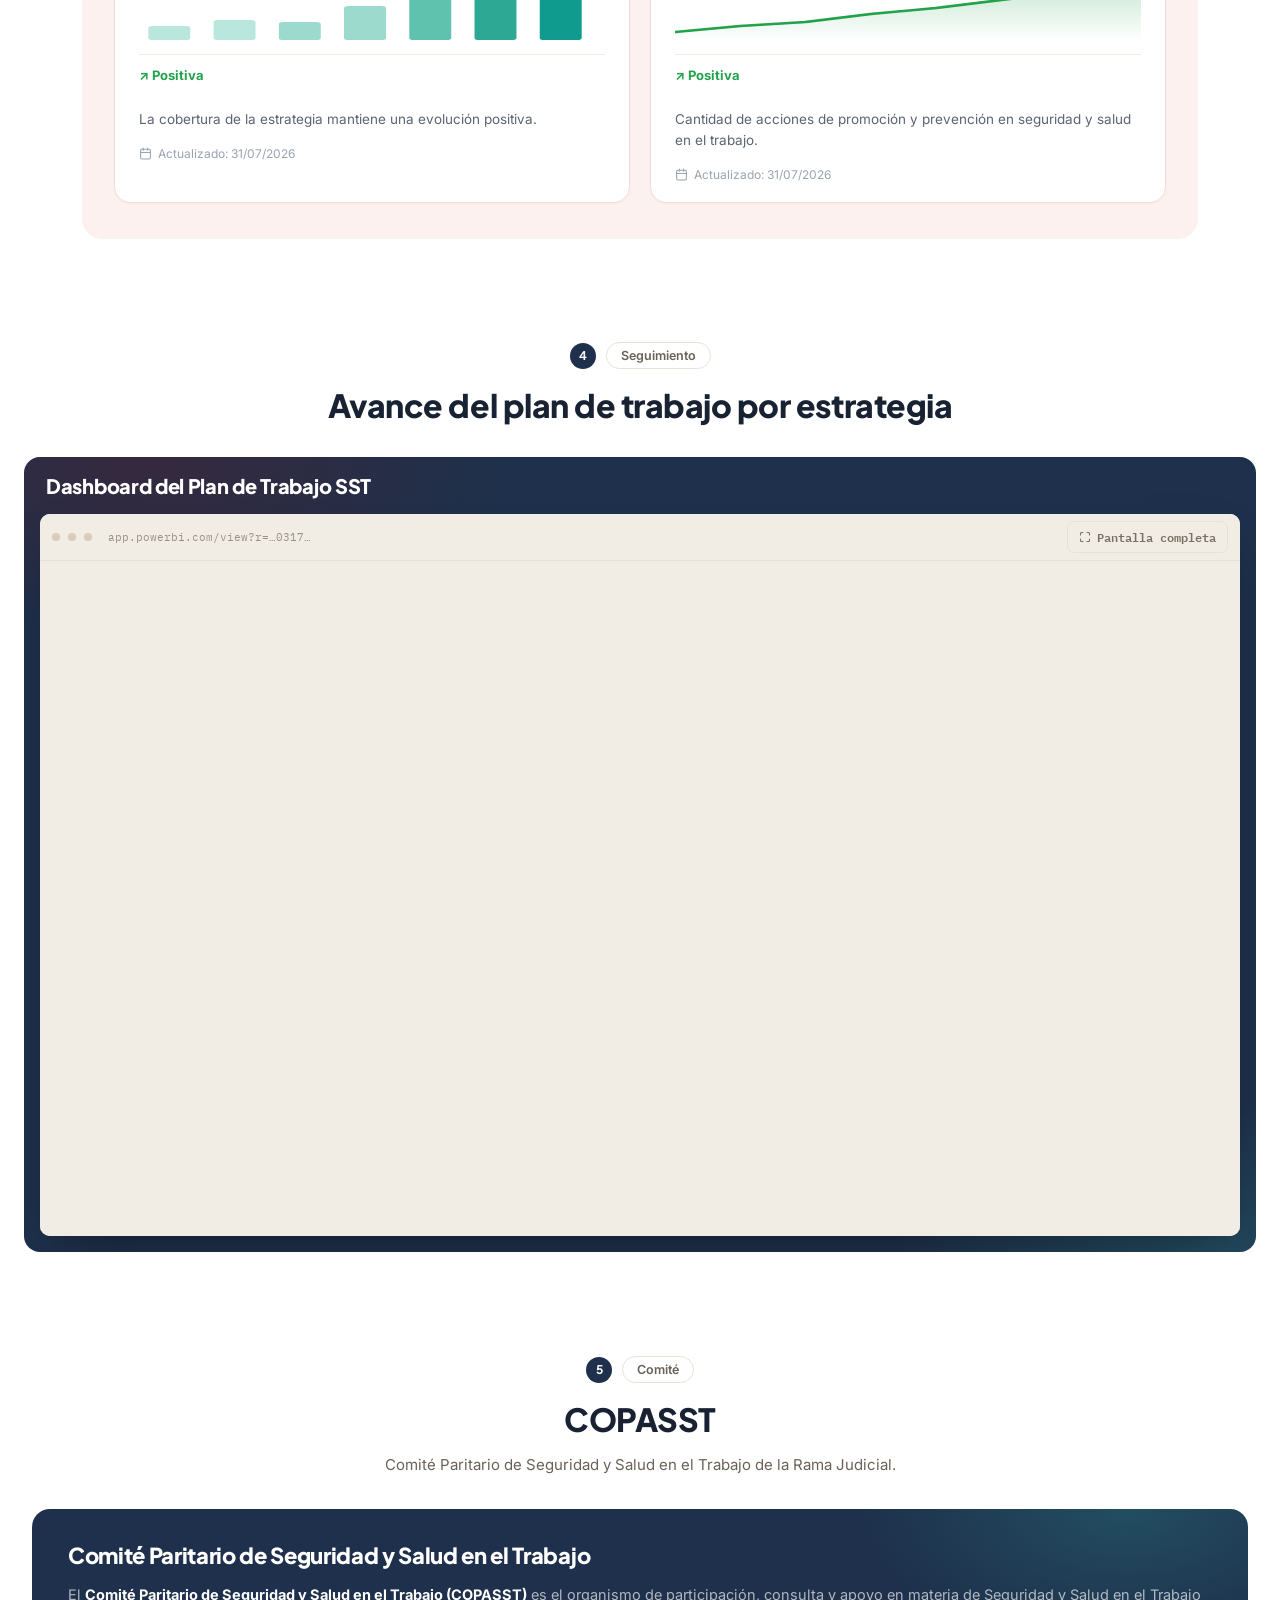
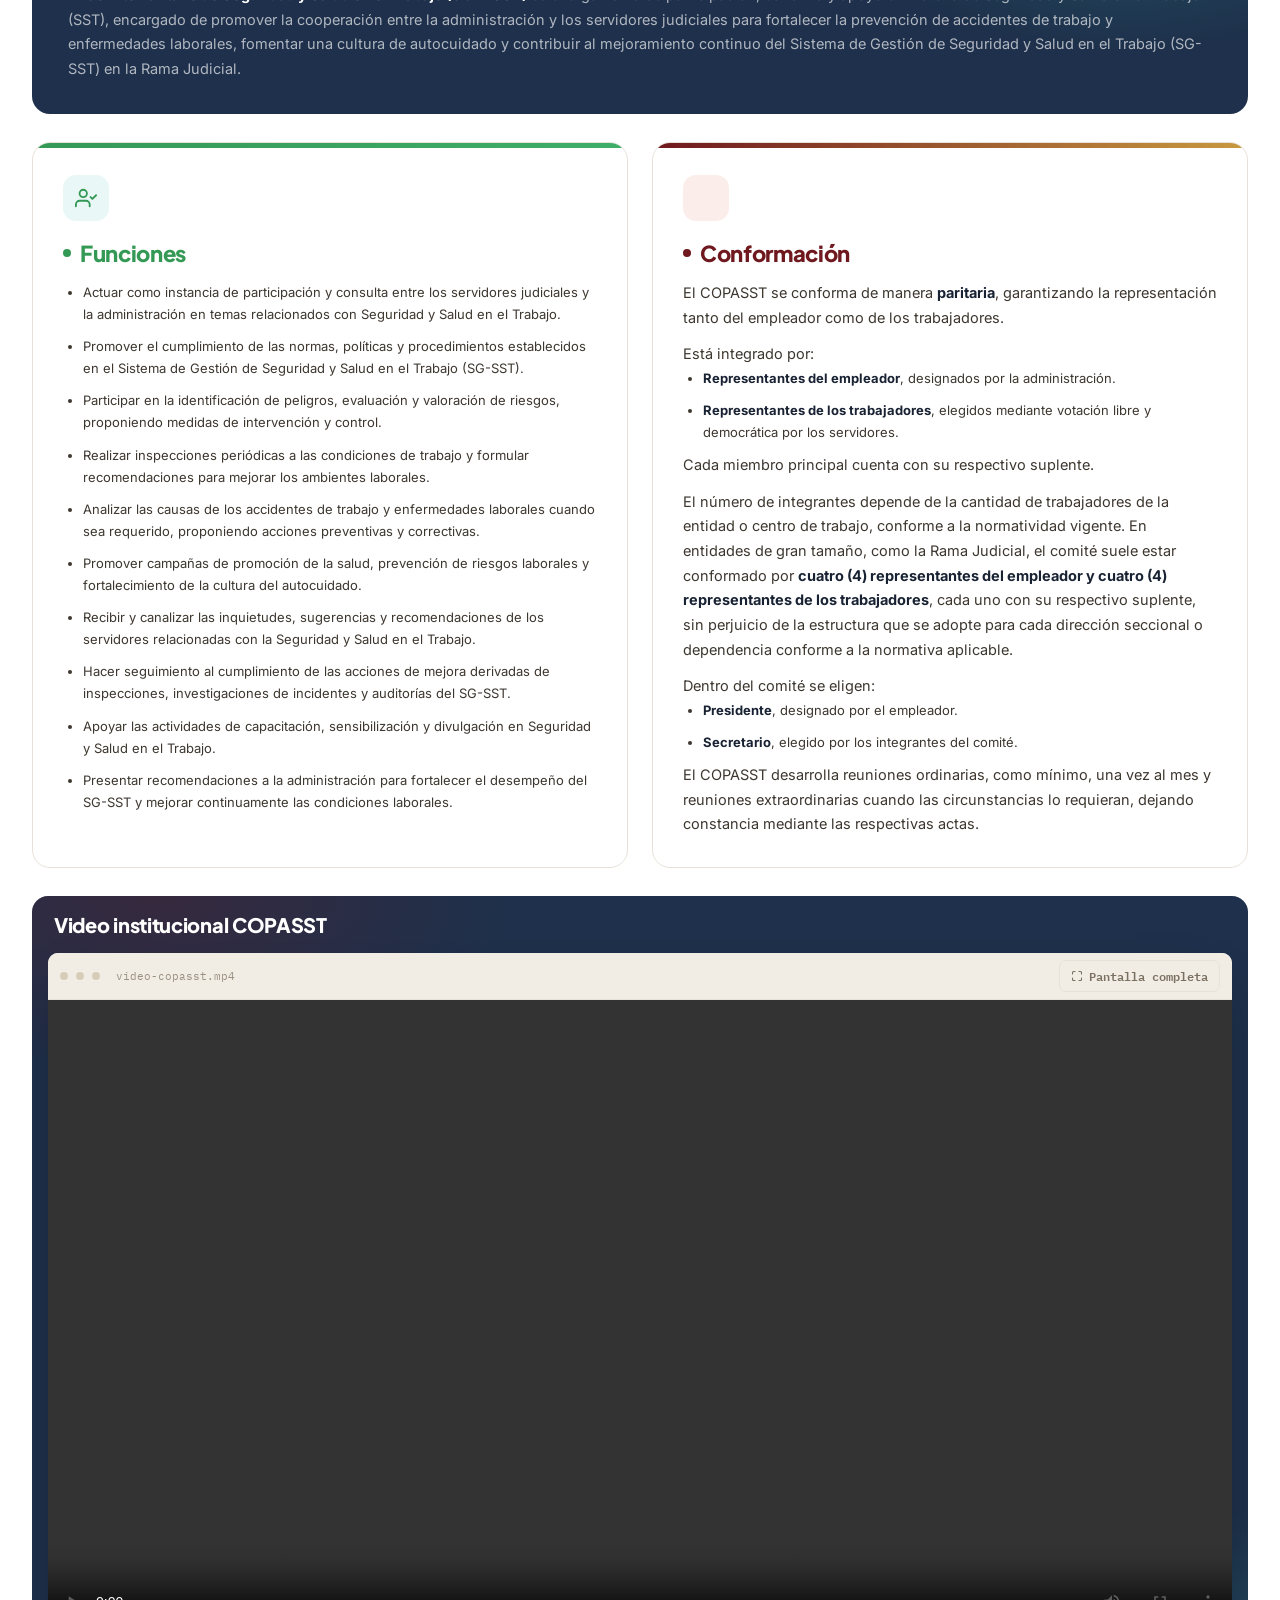
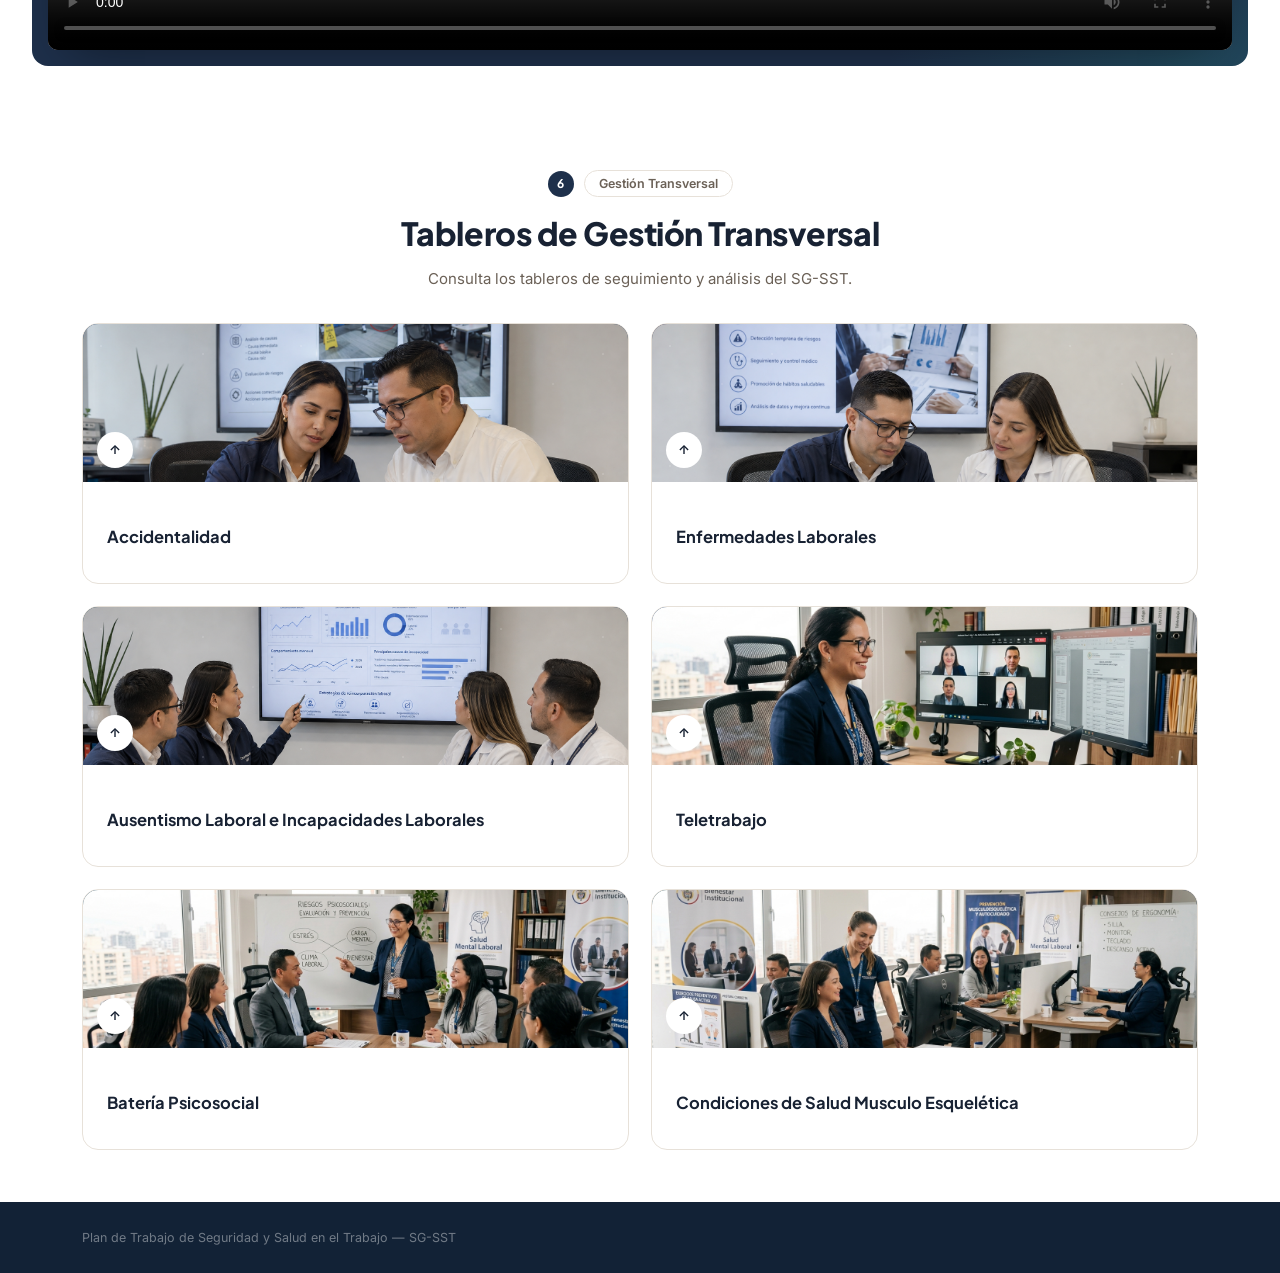
==== commit 7718a3bc: "ajuste menu" ====
--- a/index.html
+++ b/index.html
@@ -1103,7 +1103,7 @@
       <a href="#indicadores">Indicadores</a>
       <a href="#tablero">Tablero</a>
       <a href="#copasst">COPASST</a>
-      <a href="#gestión-transversal">Gestión Transversal</a>
+      <a href="#gestion-transversal">Gestión Transversal</a>
     </nav>
     <a class="btn btn-solid mobile-menu-cta" href="#tablero">
       <span class="btn-roll"><span class="btn-roll-inner"><span>Ver Dashboard</span><span>Ver Dashboard</span></span></span>
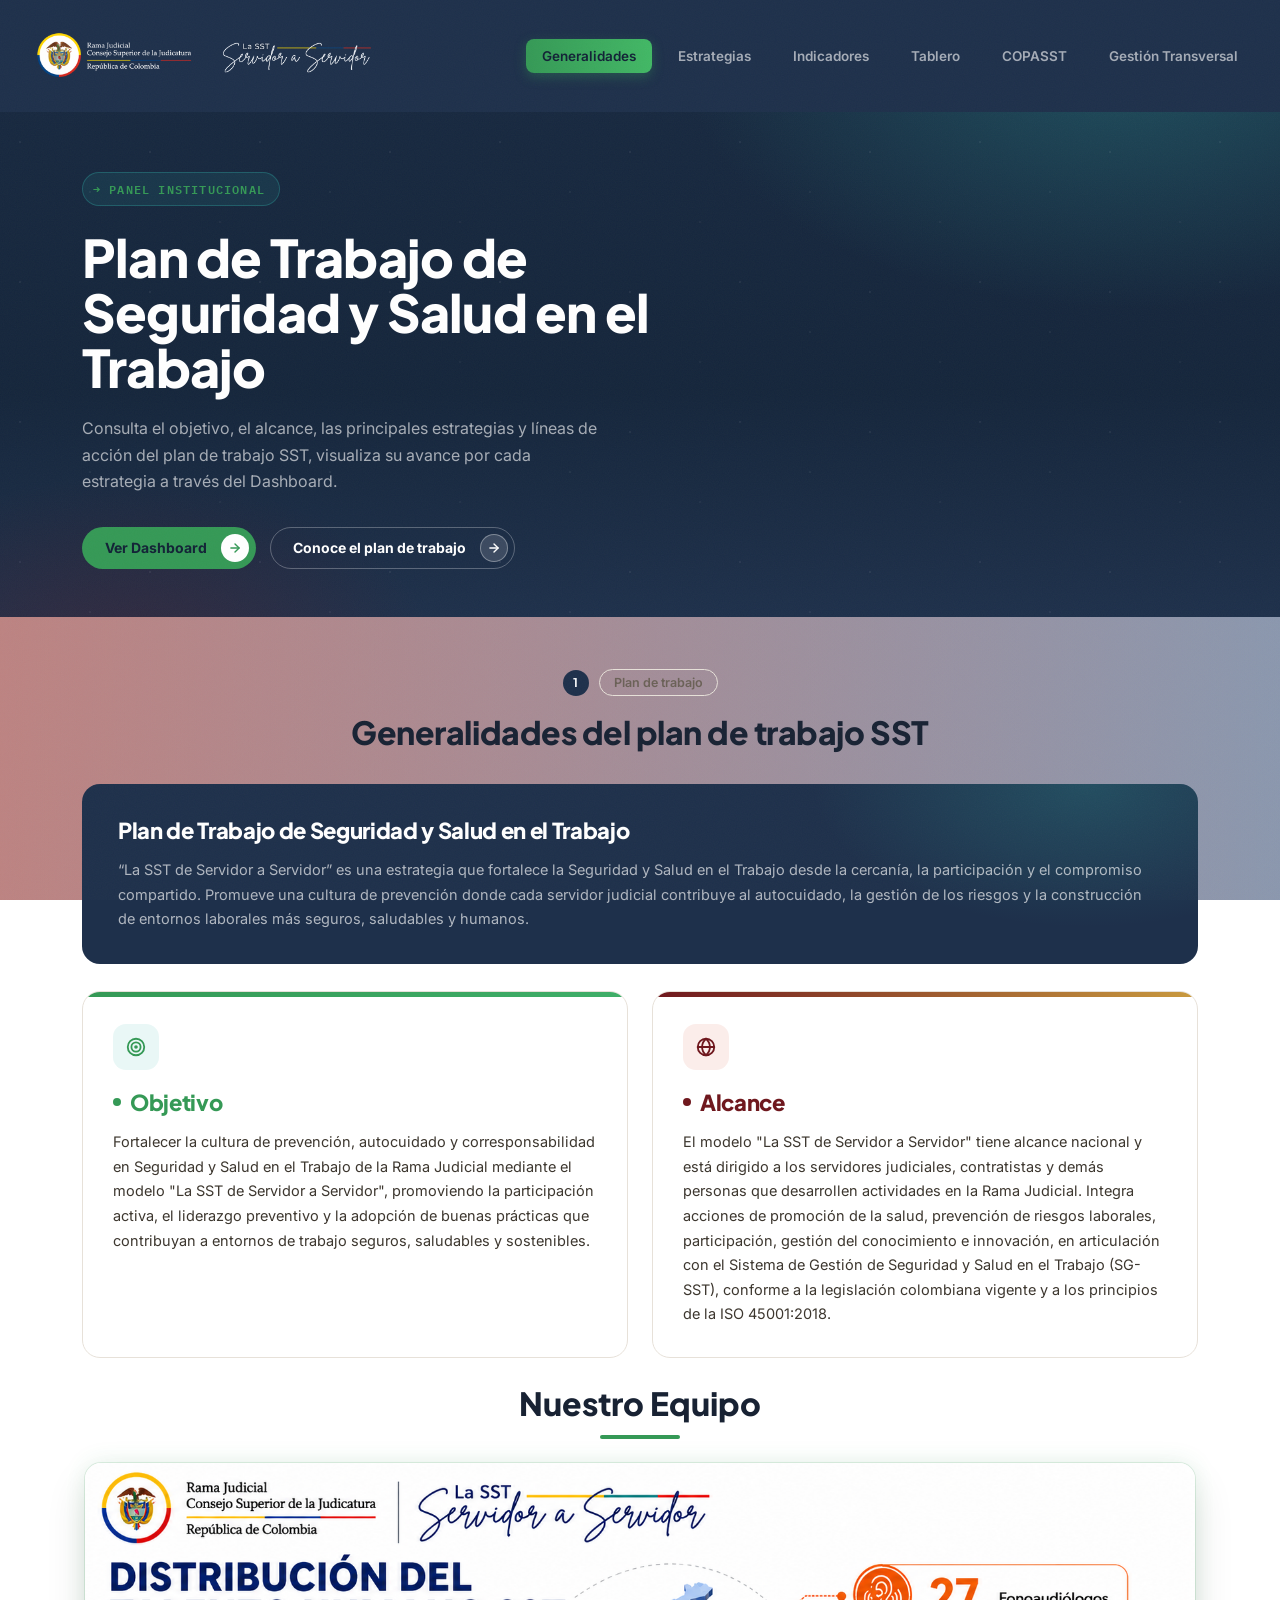
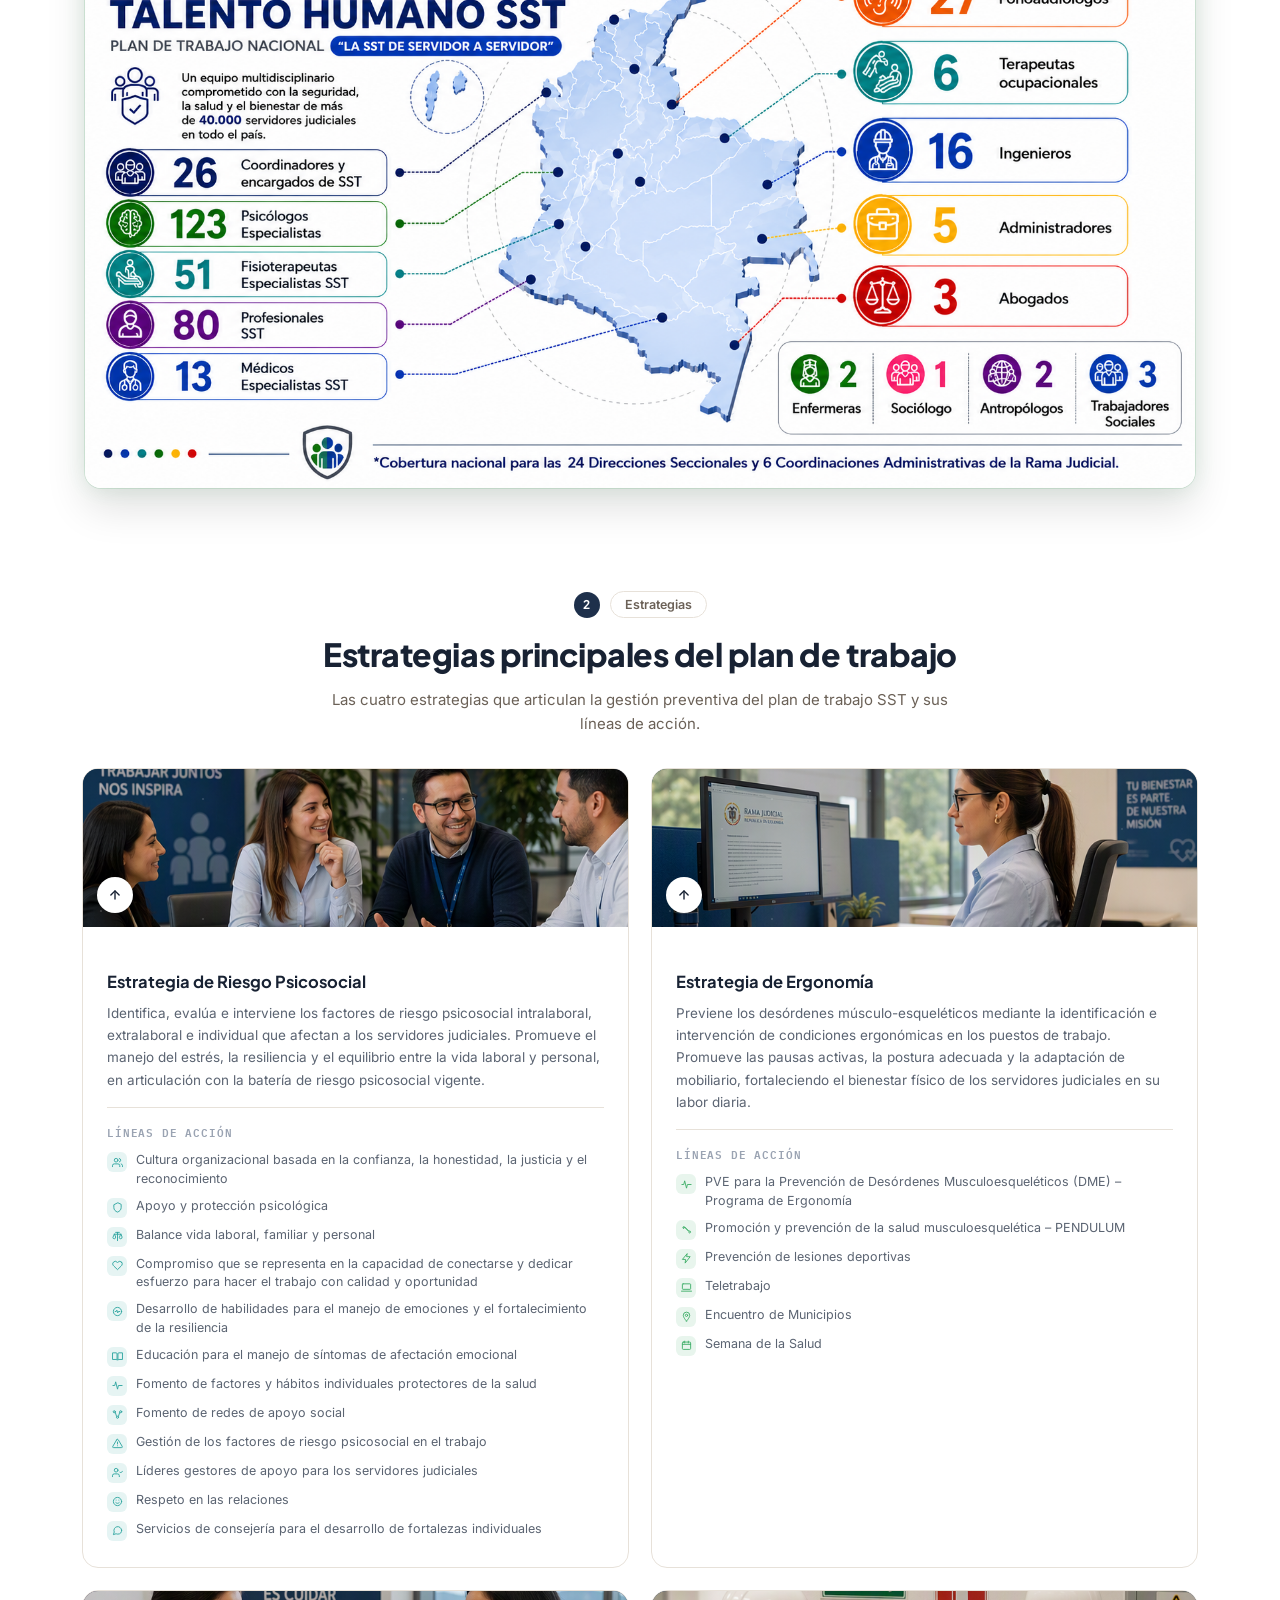
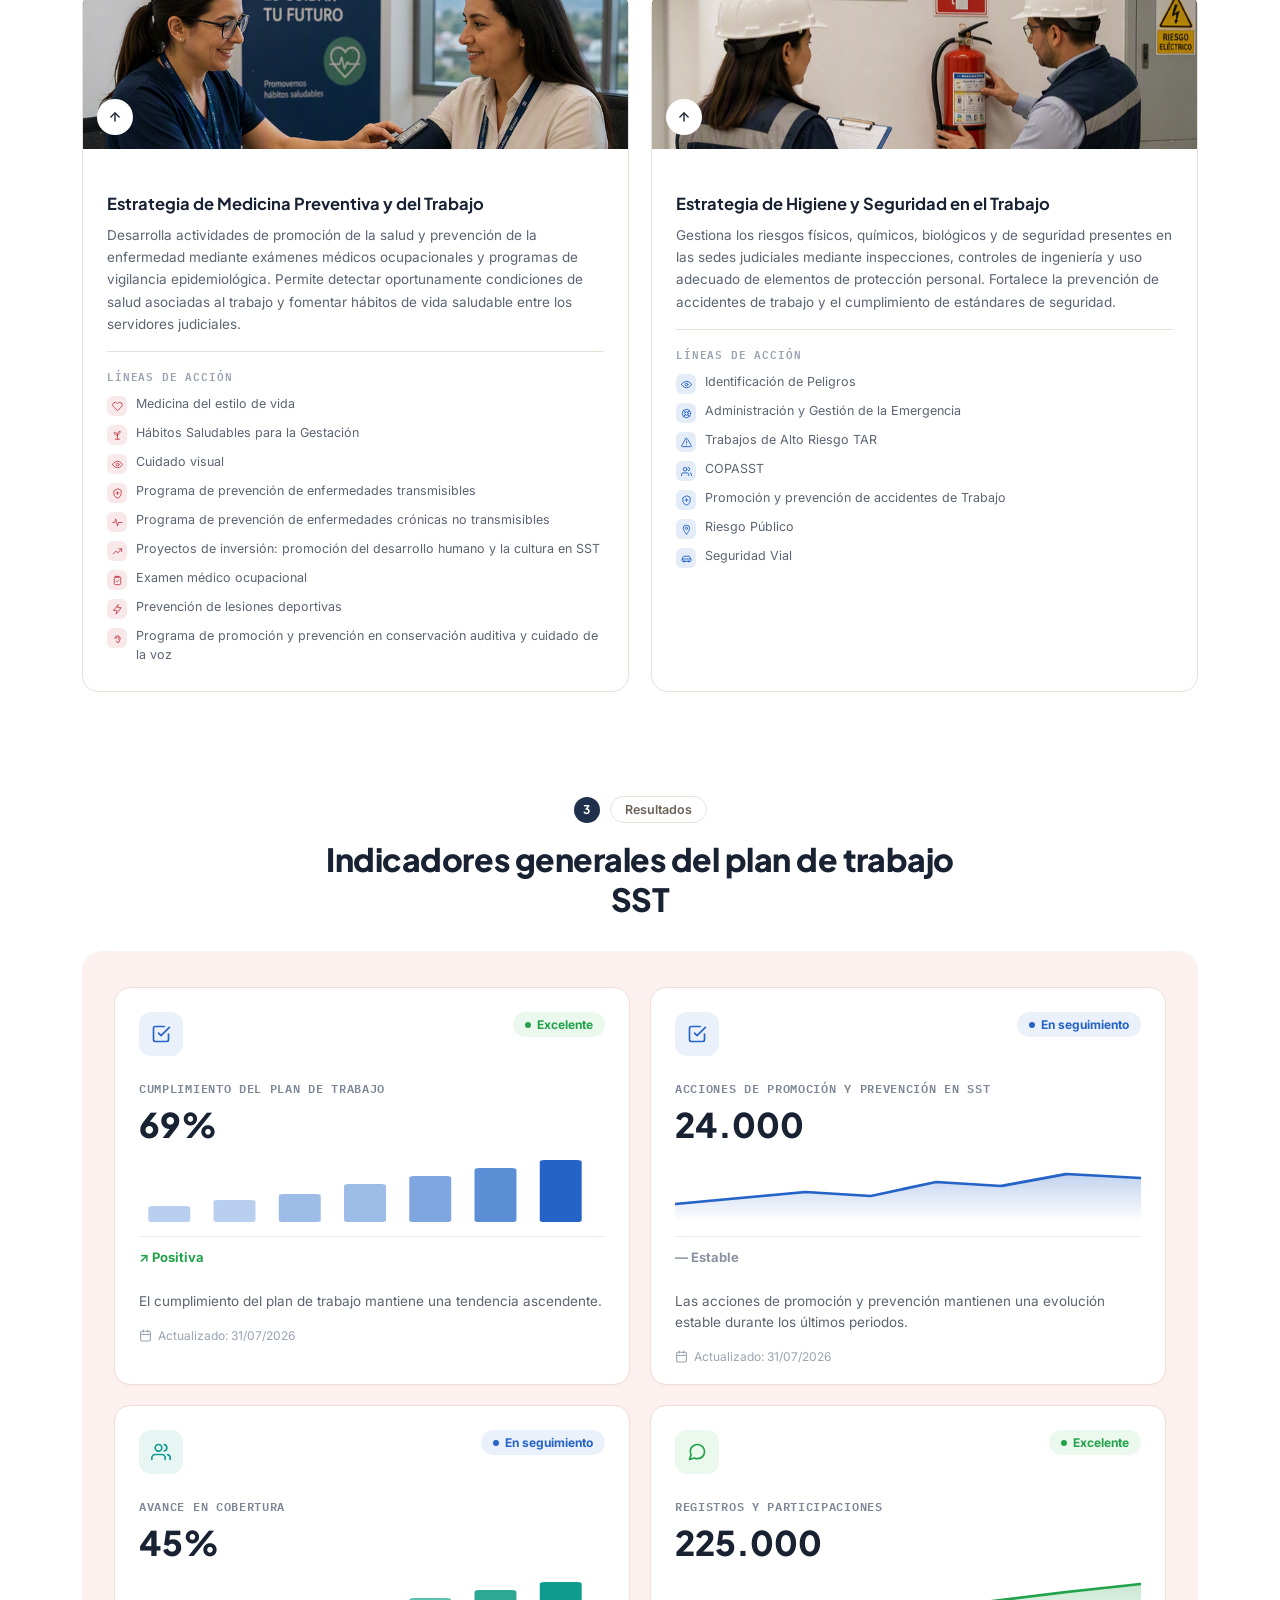
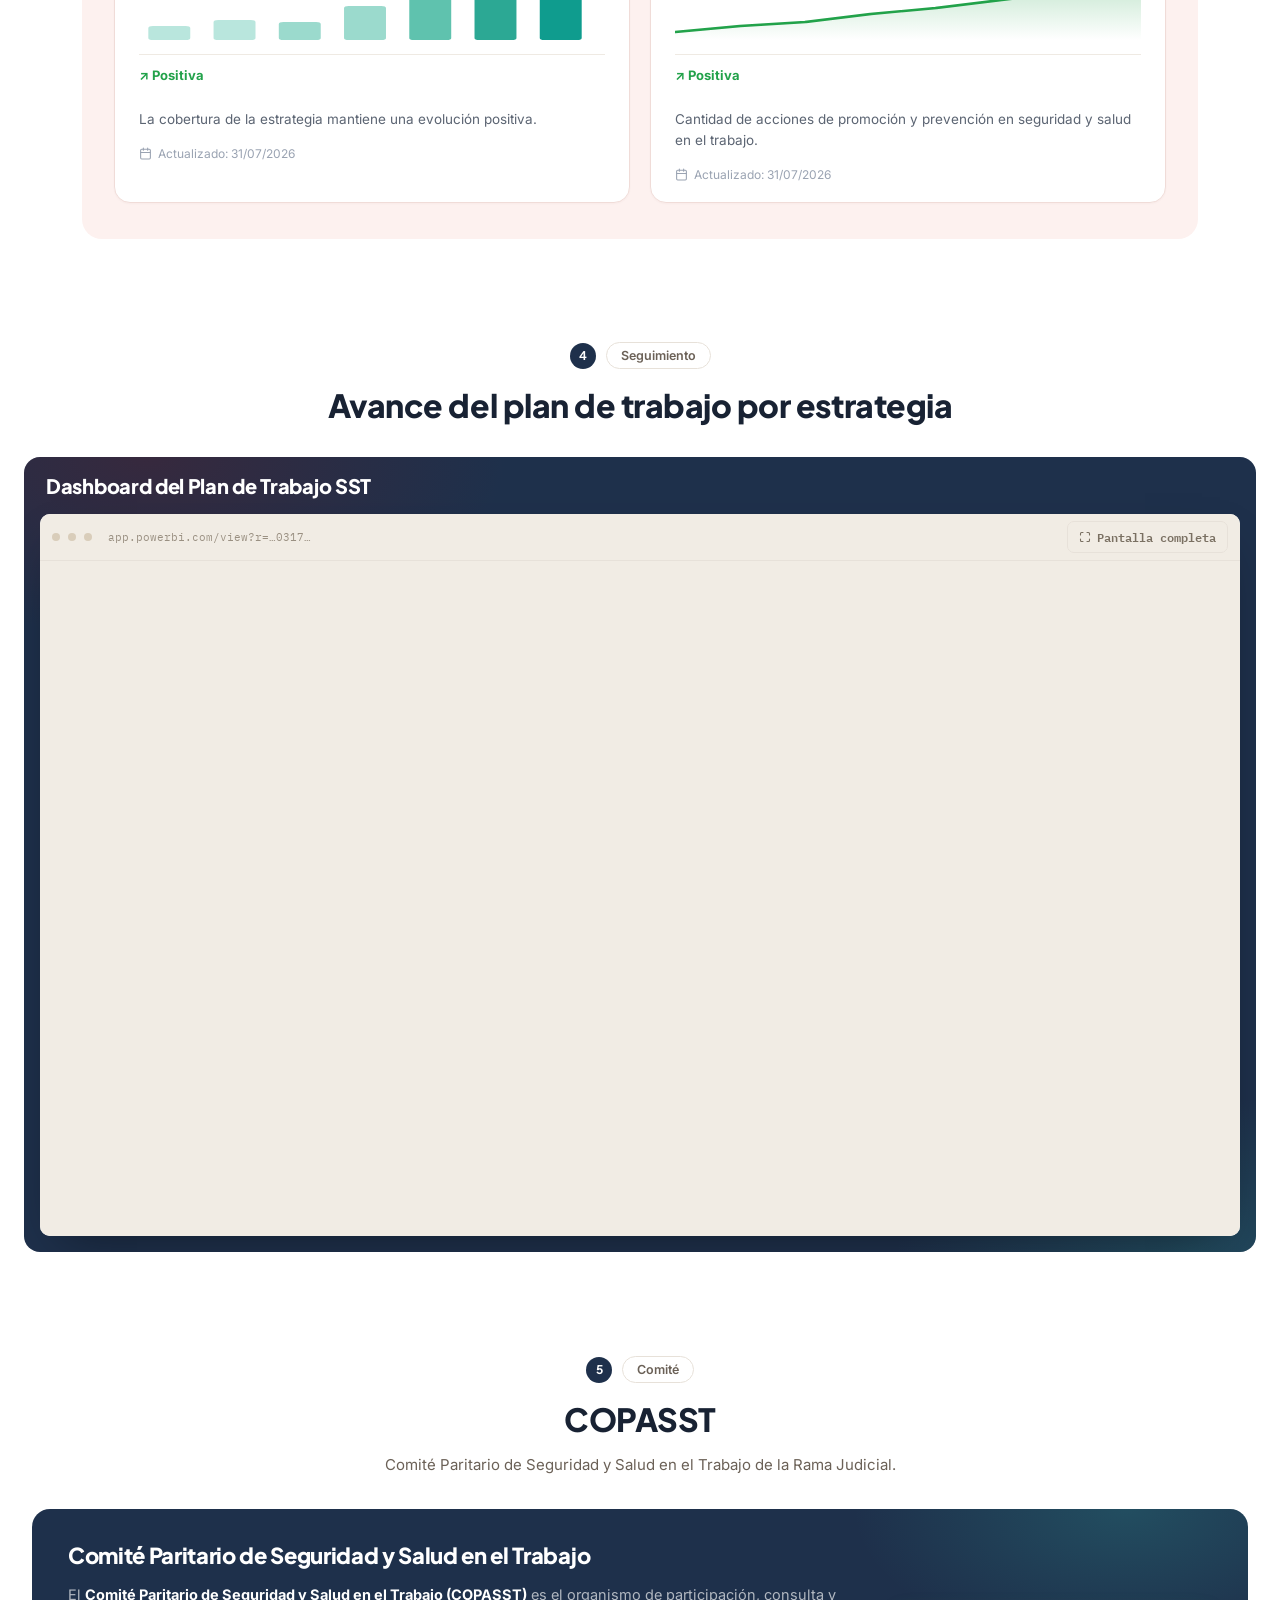
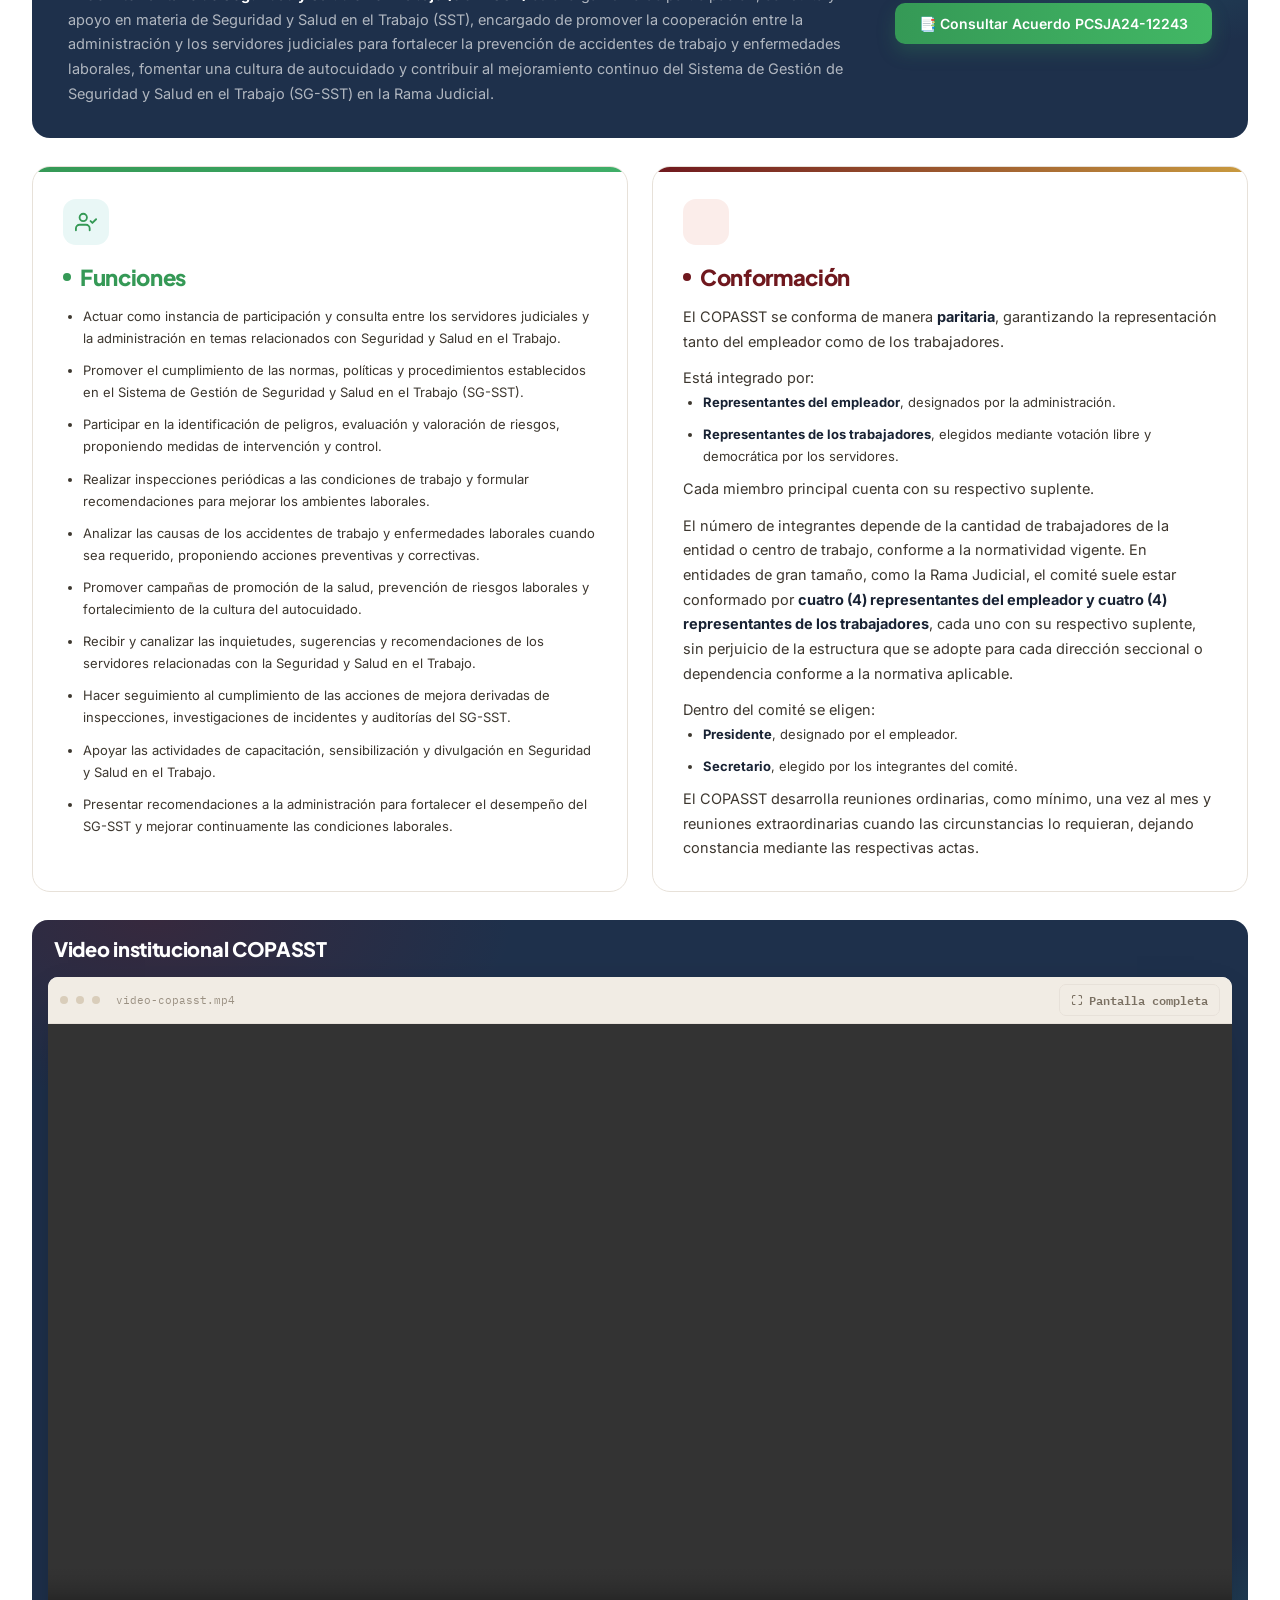
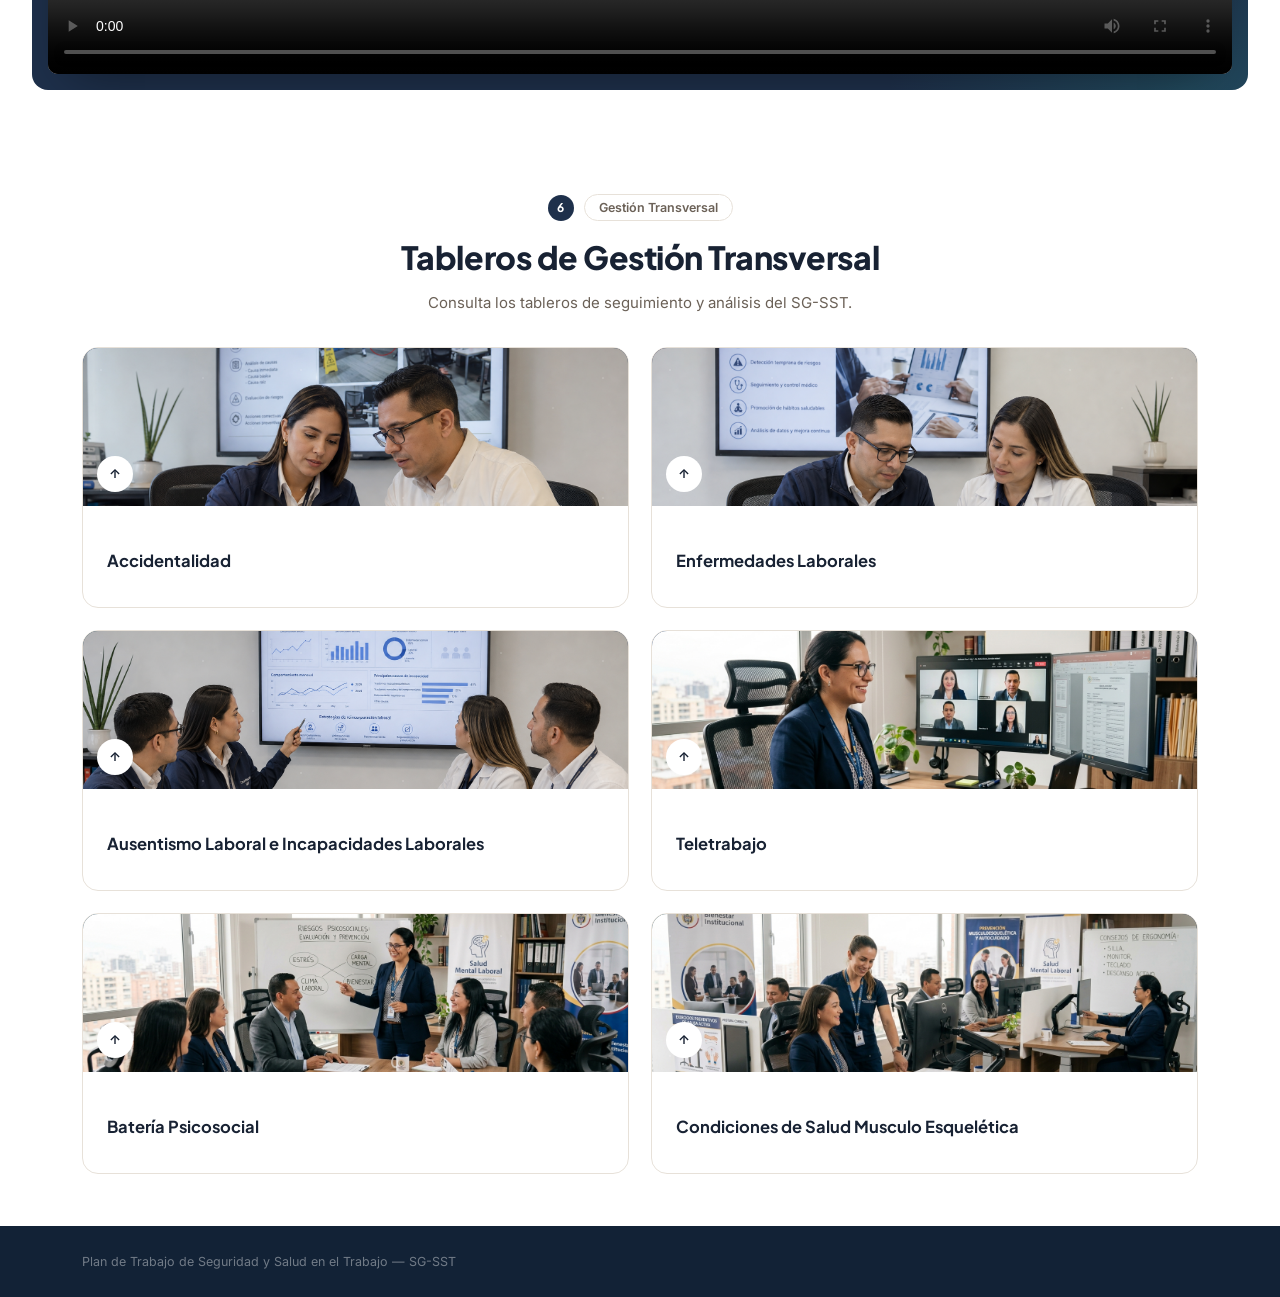
==== commit 8d20c1e0: "ajuste COPASST" ====
--- a/index.html
+++ b/index.html
@@ -457,6 +457,74 @@
     color:#ffffff;
     font-weight:700;
   }
+/*==================================================
+  COPASST - BOTÓN VER ACUERDO
+==================================================*/
+
+.copasst-header{
+    position:relative;
+    display:flex;
+    align-items:center;
+    justify-content:space-between;
+    gap:32px;
+    z-index:2;
+}
+
+.copasst-header > div{
+    flex:1;
+}
+
+.copasst-btn{
+    display:inline-flex;
+    align-items:center;
+    justify-content:center;
+    flex-shrink:0;
+
+    padding:12px 24px;
+
+    background:linear-gradient(
+        90deg,
+        #359956 0%,
+        #42b865 100%
+    );
+
+    color:#fff;
+    text-decoration:none;
+    font-size:14px;
+    font-weight:600;
+
+    border-radius:10px;
+
+    box-shadow:0 8px 18px rgba(53,153,86,.25);
+
+    transition:all .25s ease;
+}
+
+.copasst-btn:hover{
+    transform:translateY(-2px);
+
+    box-shadow:0 12px 24px rgba(53,153,86,.35);
+
+    background:linear-gradient(
+        90deg,
+        #2d874b 0%,
+        #359956 100%
+    );
+}
+
+@media (max-width:768px){
+
+    .copasst-header{
+        flex-direction:column;
+        align-items:flex-start;
+        gap:20px;
+    }
+
+    .copasst-btn{
+        width:100%;
+    }
+
+}
 
   /* ===== Tarjetas destacadas: Objetivo / Alcance ===== */
   .feature-grid{display:grid;grid-template-columns:1fr 1fr;gap:24px;}
@@ -1513,12 +1581,32 @@
   </div>
 
   <div class="quote-card reveal">
-    <h3>Comité Paritario de Seguridad y Salud en el Trabajo</h3>
-    <p>
-  El <strong>Comité Paritario de Seguridad y Salud en el Trabajo (COPASST)</strong>
-  es el organismo de participación, consulta y apoyo en materia de Seguridad y Salud en el Trabajo (SST), encargado de promover la cooperación entre la administración y los servidores judiciales para fortalecer la prevención de accidentes de trabajo y enfermedades laborales, fomentar una cultura de autocuidado y contribuir al mejoramiento continuo del Sistema de Gestión de Seguridad y Salud en el Trabajo (SG-SST) en la Rama Judicial.
-    </p>
+    <div class="copasst-header">
+
+        <div>
+
+            <h3>Comité Paritario de Seguridad y Salud en el Trabajo</h3>
+
+            <p>
+                El <strong>Comité Paritario de Seguridad y Salud en el Trabajo (COPASST)</strong>
+                es el organismo de participación, consulta y apoyo en materia de Seguridad y Salud en el Trabajo (SST), encargado de promover la cooperación entre la administración y los servidores judiciales para fortalecer la prevención de accidentes de trabajo y enfermedades laborales, fomentar una cultura de autocuidado y contribuir al mejoramiento continuo del Sistema de Gestión de Seguridad y Salud en el Trabajo (SG-SST) en la Rama Judicial.
+            </p>
+
+        </div>
+
+    <a
+    href="https://actosadministrativos.ramajudicial.gov.co/Home/DetalleActoAdministrativo/18892"
+    target="_blank"
+    rel="noopener noreferrer"
+    class="copasst-btn">
+
+    📑 Consultar Acuerdo PCSJA24-12243
+
+  </a>
+
   </div>
+
+</div>
 
   <div class="feature-grid stagger">
     <div class="feature-card f-objetivo reveal">
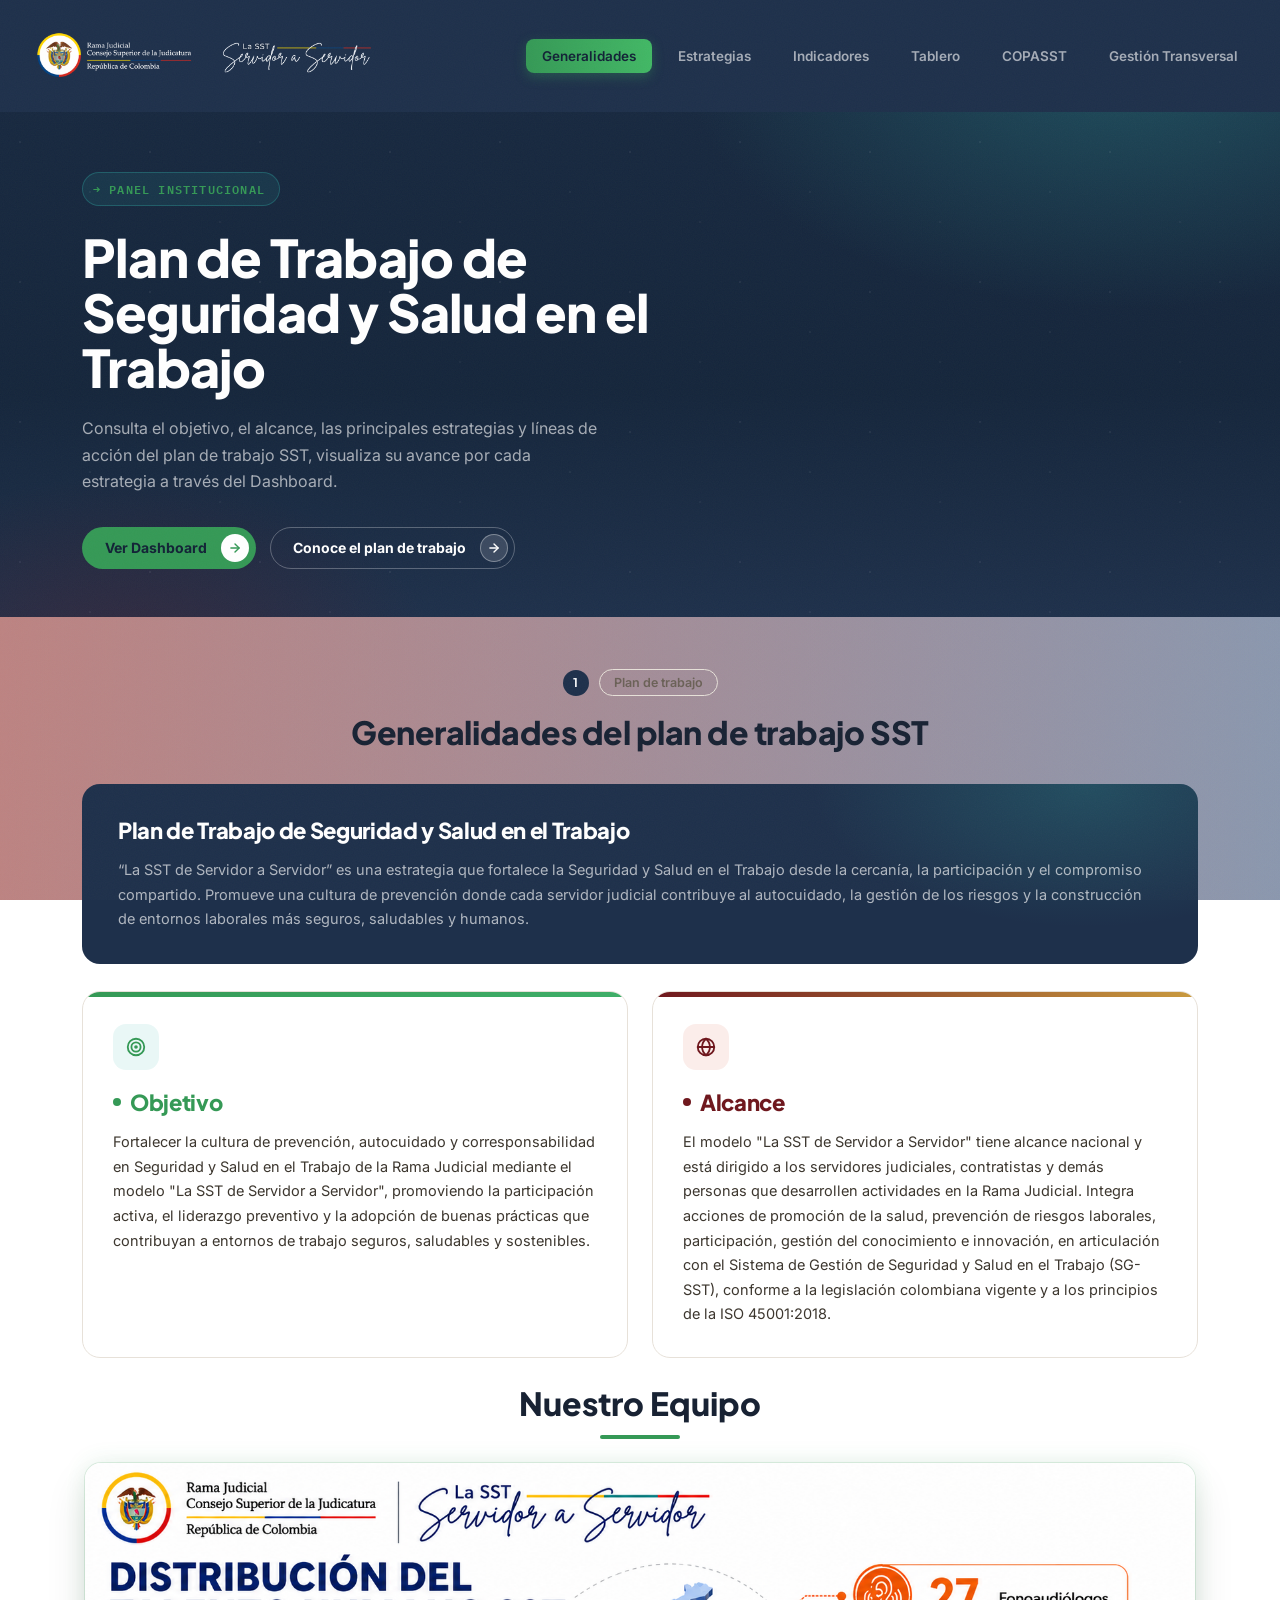
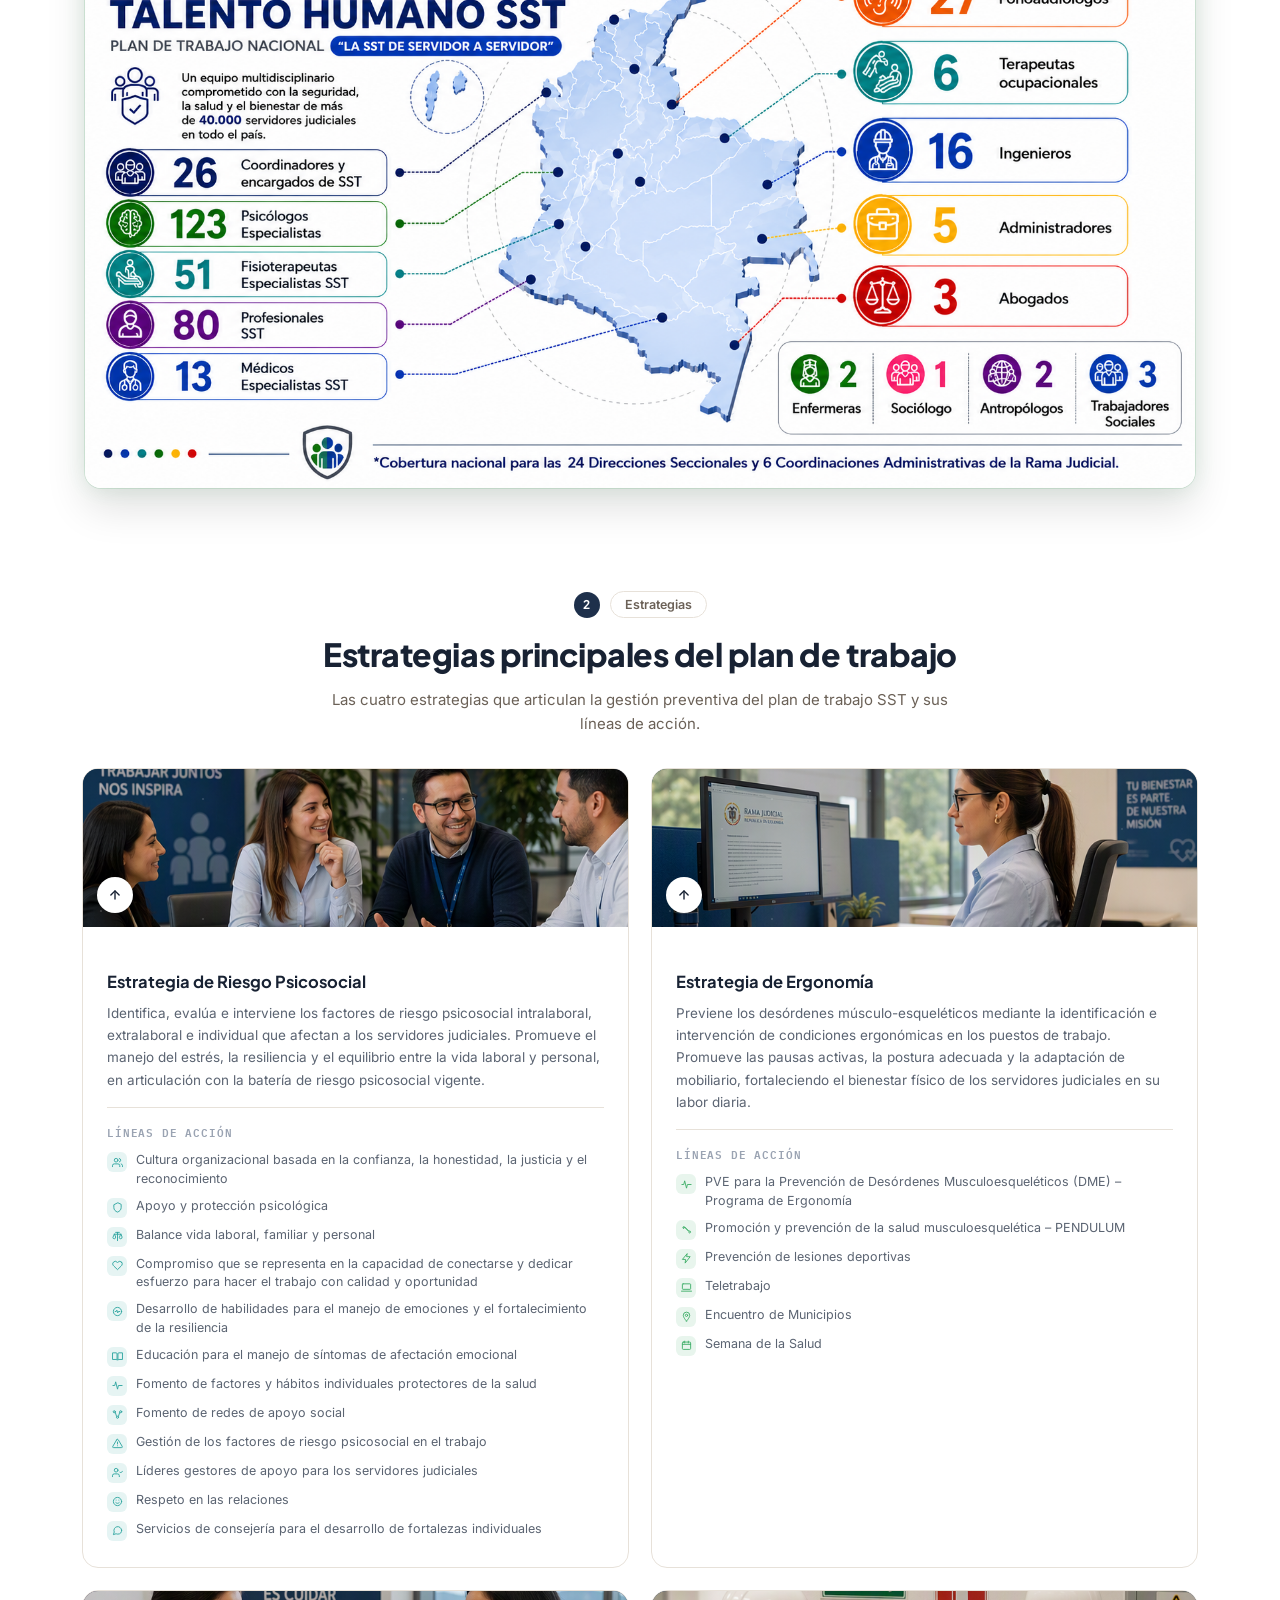
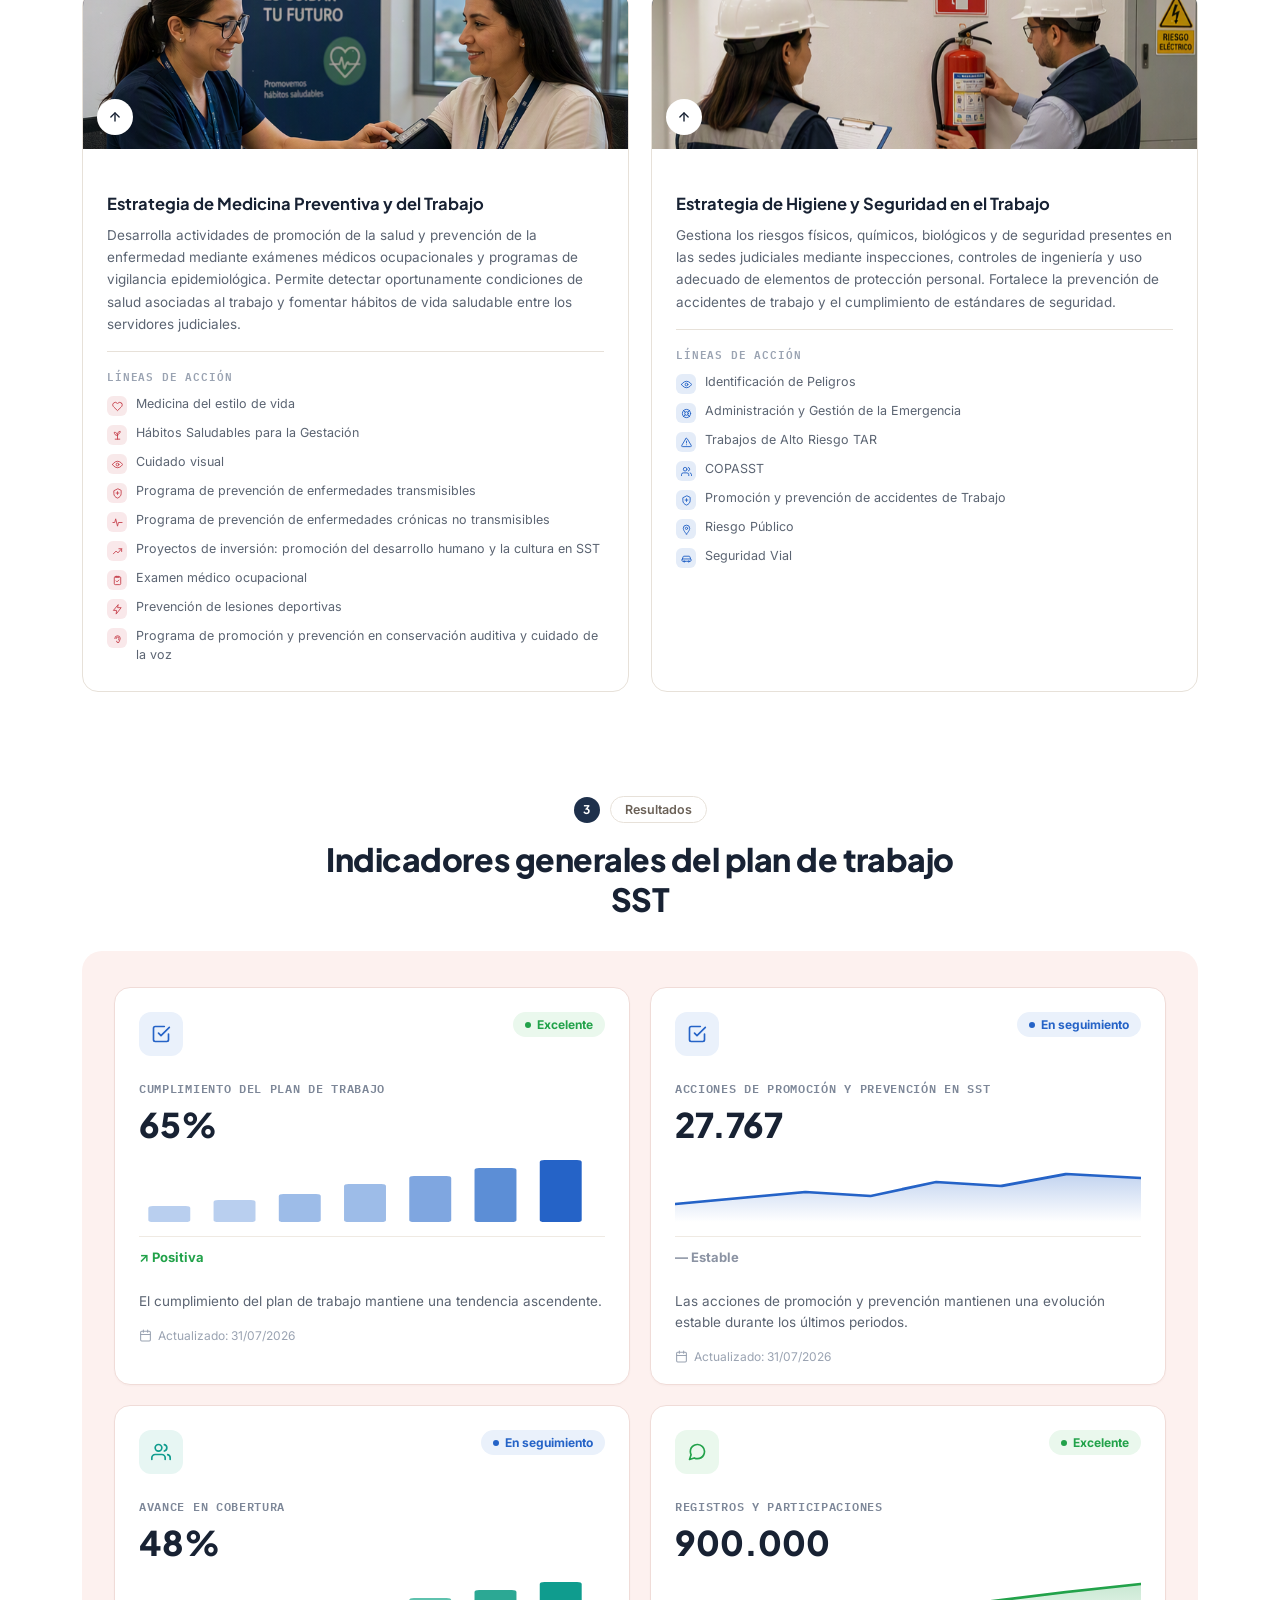
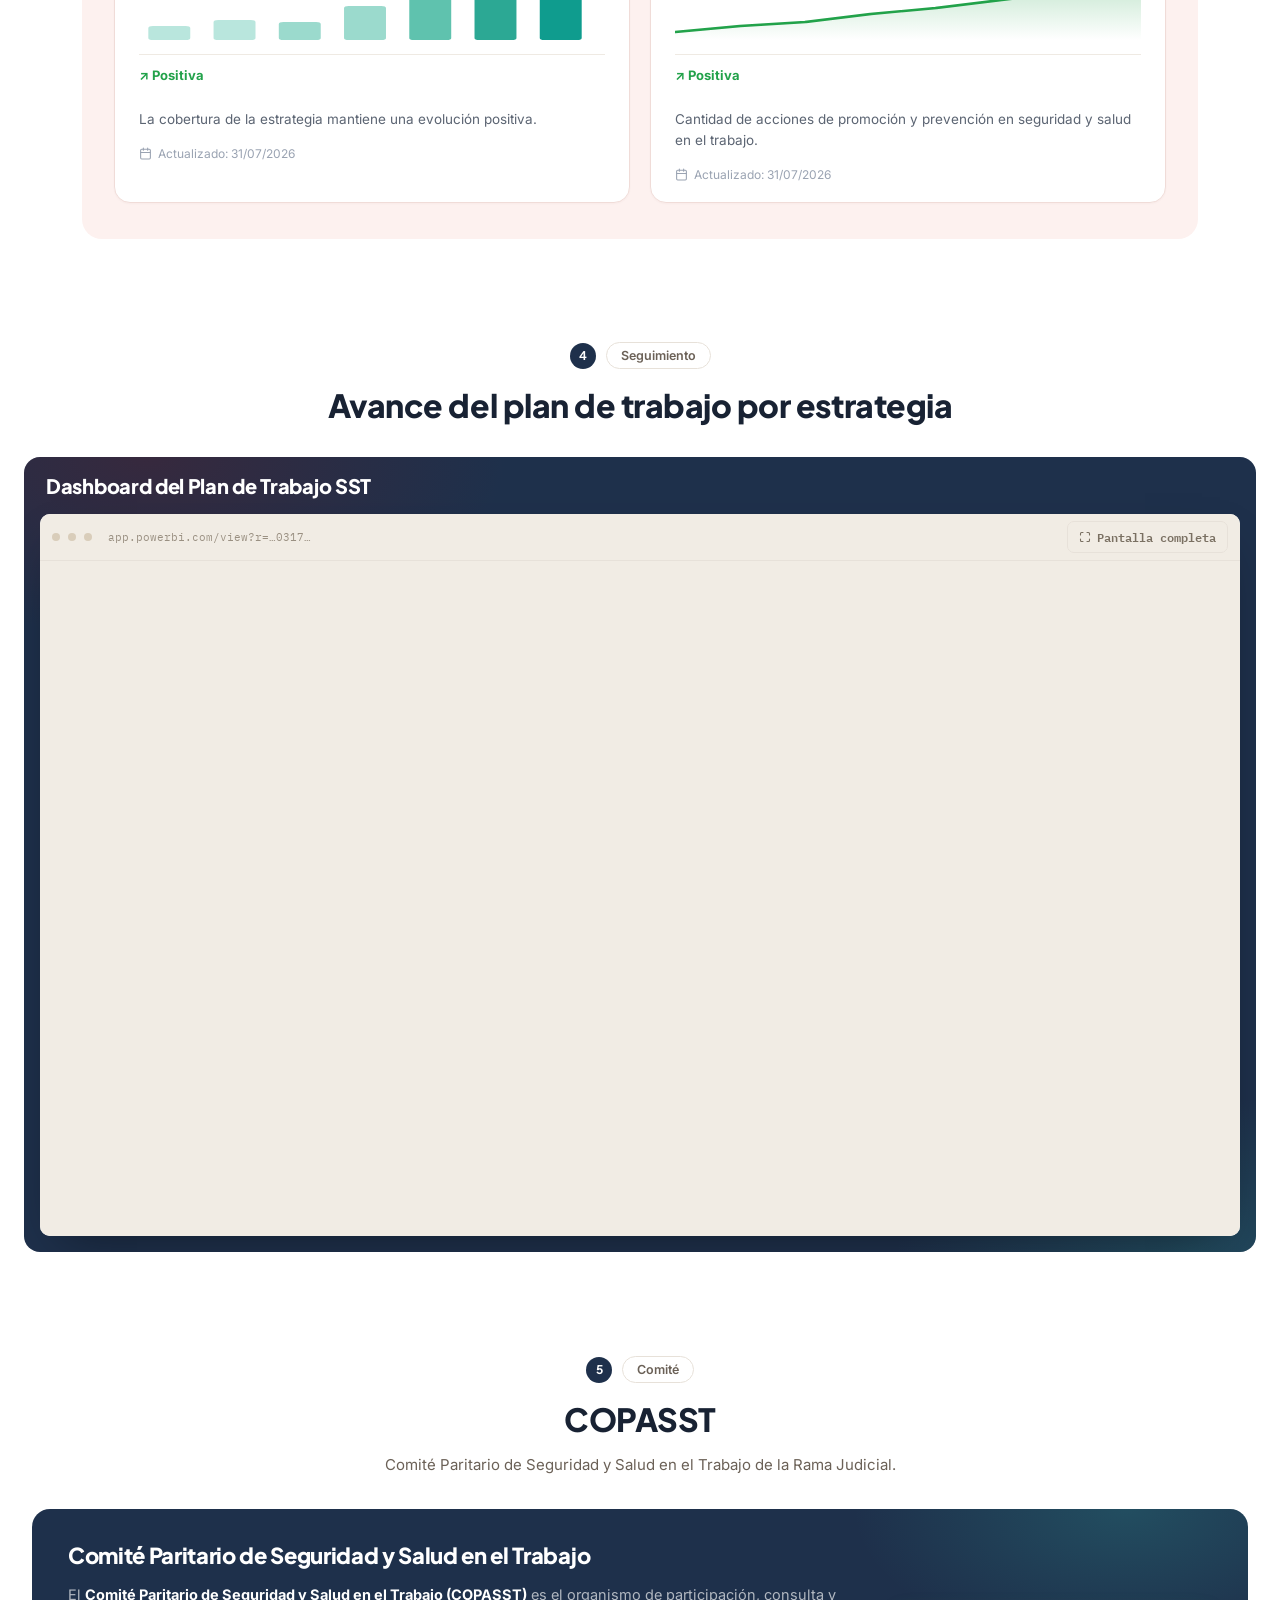
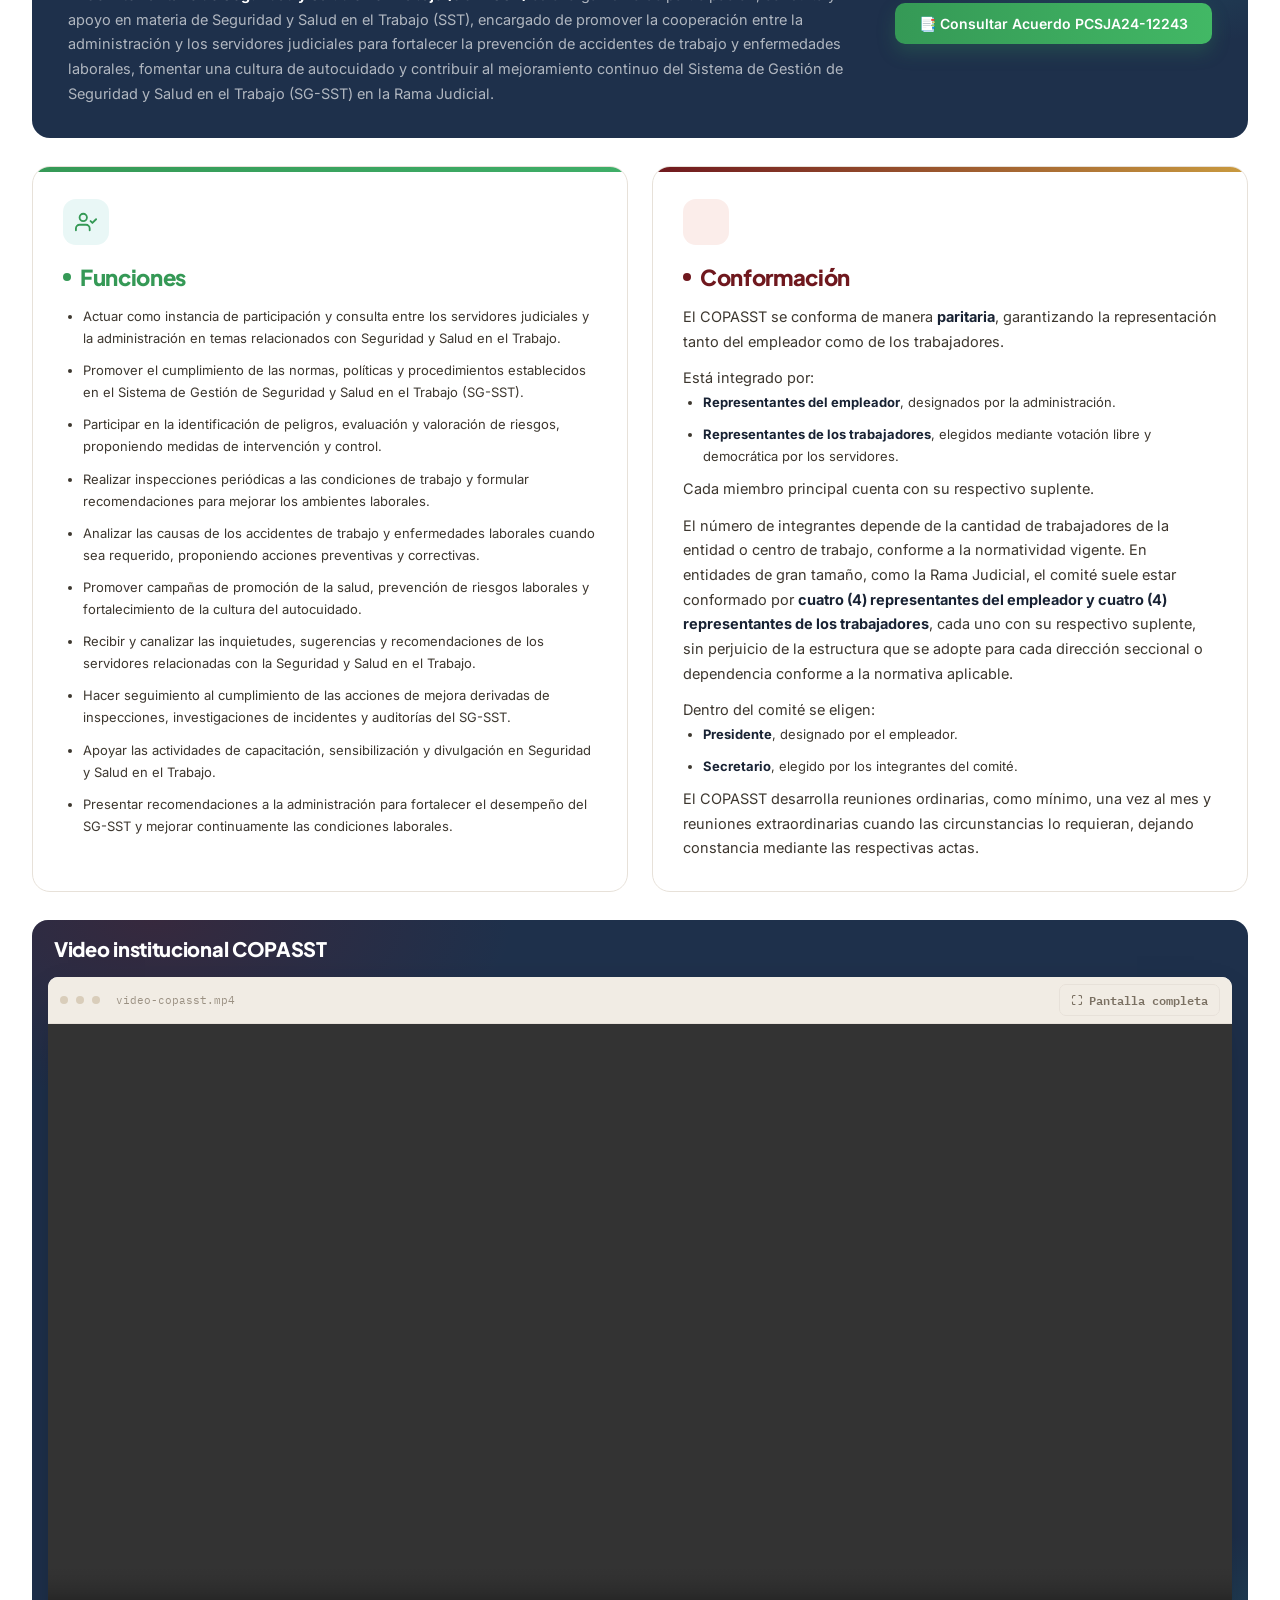
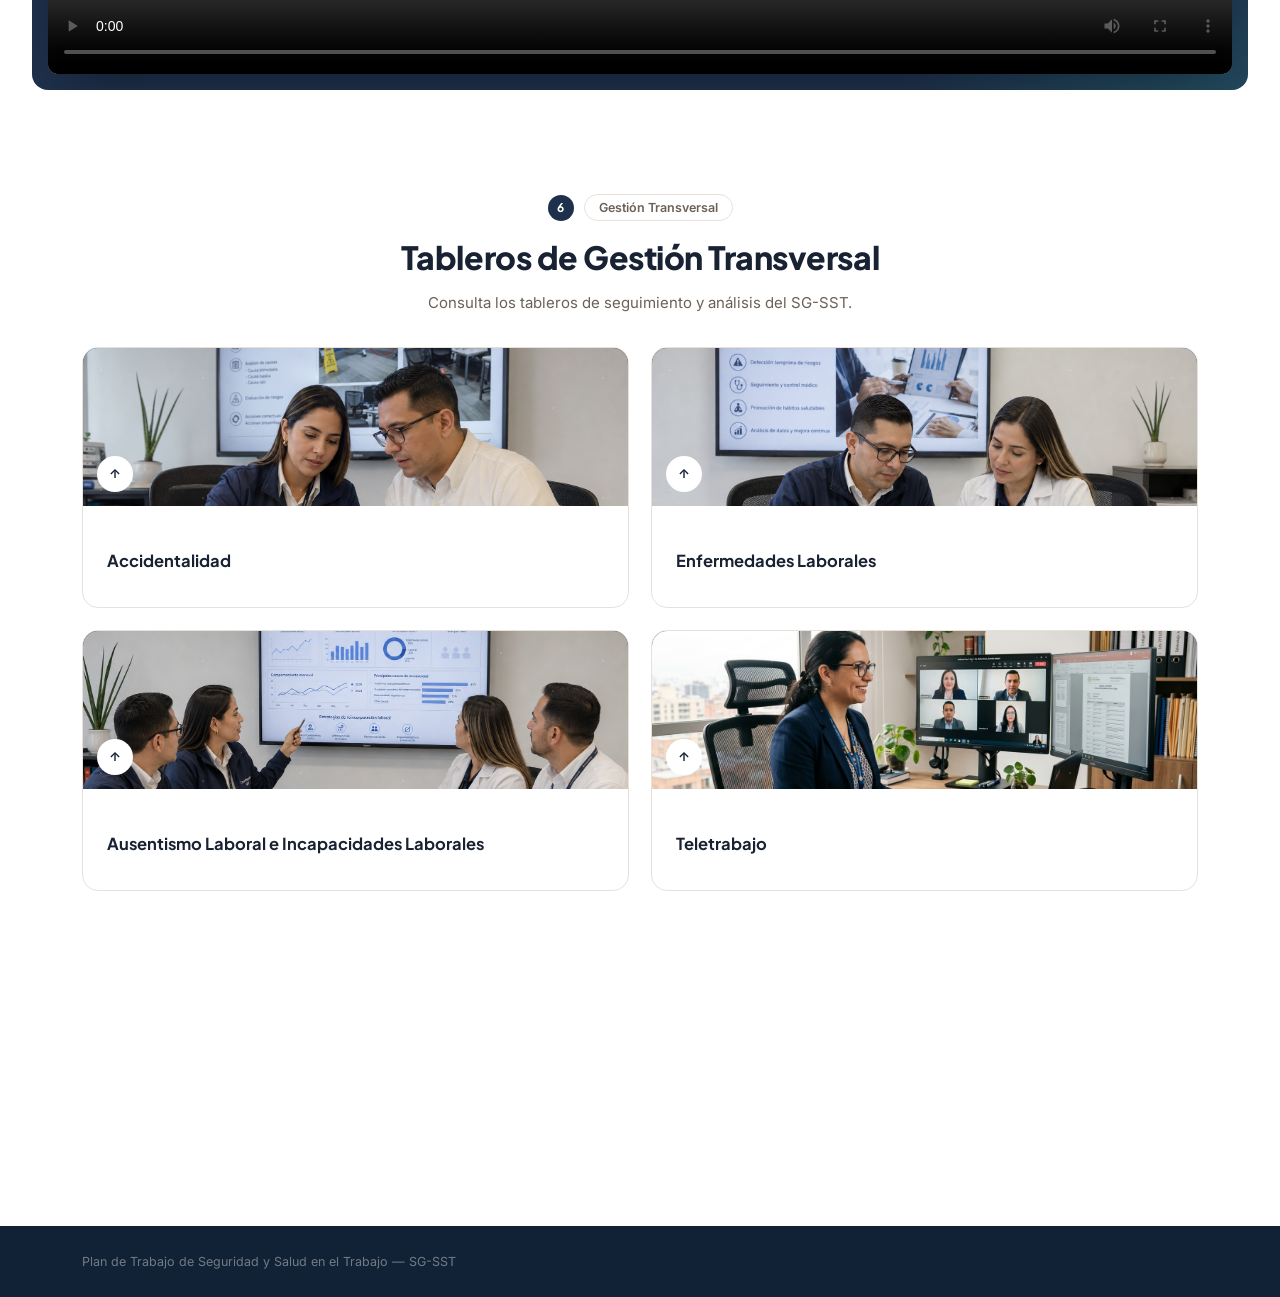
==== commit e8f574da: "ajuste imagen" ====
--- a/index.html
+++ b/index.html
@@ -1409,7 +1409,7 @@
           <span class="kpi2-status status-green">Excelente</span>
         </div>
         <div class="kpi2-label">Cumplimiento del plan de trabajo</div>
-        <div class="kpi2-value count-up" data-target="69" data-suffix="%">0%</div>
+        <div class="kpi2-value count-up" data-target="65" data-suffix="%">0%</div>
         <svg class="kpi2-chart" viewBox="0 0 200 64" preserveAspectRatio="none">
           <rect x="4"   y="48" width="18" height="16" rx="2" fill="#B9CFEF"/>
           <rect x="32"  y="42" width="18" height="22" rx="2" fill="#B9CFEF"/>
@@ -1439,7 +1439,7 @@
           <span class="kpi2-status status-blue">En seguimiento</span>
         </div>
         <div class="kpi2-label">Acciones de promoción y prevención en SST</div>
-        <div class="kpi2-value count-up" data-target="24000" data-suffix="">0</div>
+        <div class="kpi2-value count-up" data-target="27767" data-suffix="">0</div>
         <svg class="kpi2-chart" viewBox="0 0 200 64" preserveAspectRatio="none">
           <defs>
             <linearGradient id="grad-blue" x1="0" y1="0" x2="0" y2="1">
@@ -1470,7 +1470,7 @@
           <span class="kpi2-status status-blue">En seguimiento</span>
         </div>
         <div class="kpi2-label">Avance en cobertura</div>
-        <div class="kpi2-value count-up" data-target="45" data-suffix="%">0%</div>
+        <div class="kpi2-value count-up" data-target="48" data-suffix="%">0%</div>
         <svg class="kpi2-chart" viewBox="0 0 200 64" preserveAspectRatio="none">
           <rect x="4"   y="50" width="18" height="14" rx="2" fill="#B9E6DD"/>
           <rect x="32"  y="44" width="18" height="20" rx="2" fill="#B9E6DD"/>
@@ -1500,7 +1500,7 @@
           <span class="kpi2-status status-green">Excelente</span>
         </div>
         <div class="kpi2-label">Registros y participaciones</div>
-        <div class="kpi2-value count-up" data-target="225000" data-suffix="">0</div>
+        <div class="kpi2-value count-up" data-target="+900000" data-suffix="">0</div>
         <svg class="kpi2-chart" viewBox="0 0 200 64" preserveAspectRatio="none">
           <defs>
             <linearGradient id="grad-green" x1="0" y1="0" x2="0" y2="1">
